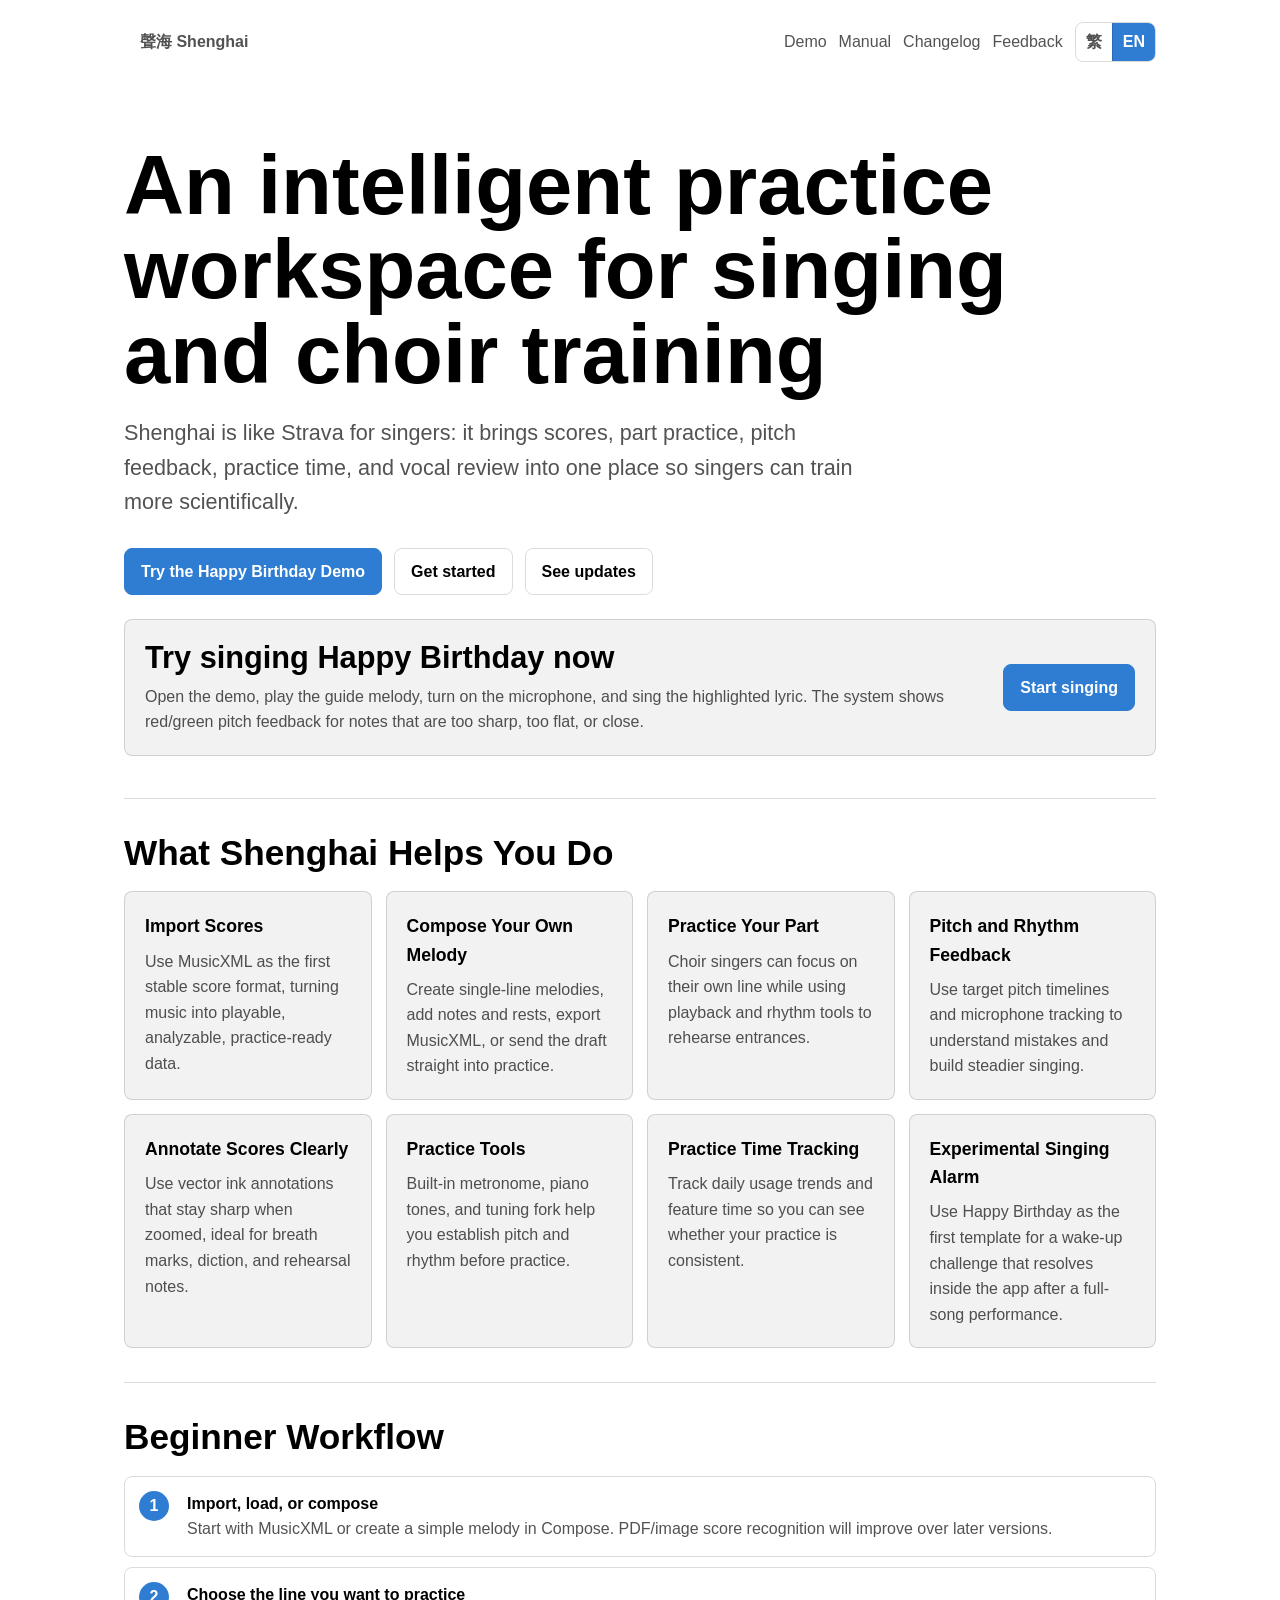
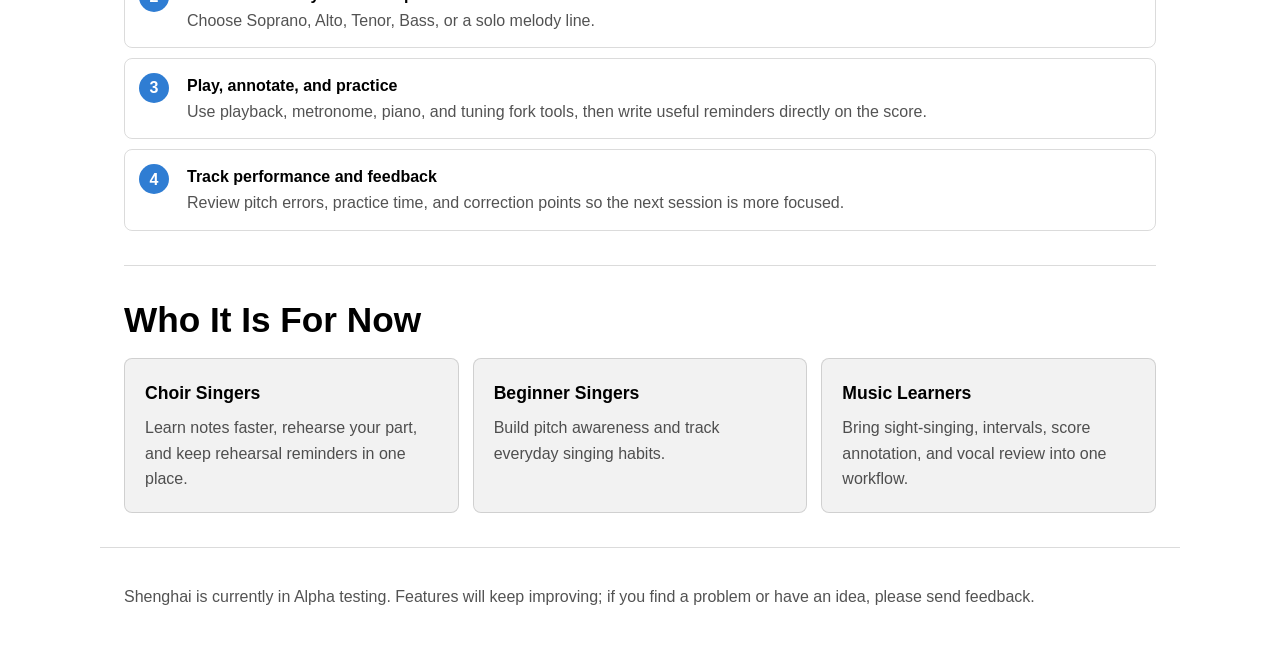
==== docs/index.html @ c748aab7 "Add experimental sing-to-dismiss alarm" ====
<!doctype html>
<html lang="zh-Hant" data-title-zh="聲海 Shenghai" data-title-en="Shenghai">
<head>
  <meta charset="utf-8">
  <meta name="viewport" content="width=device-width, initial-scale=1">
  <title>聲海 Shenghai</title>
  <meta name="description" content="聲海是為聲樂與合唱練習打造的智慧練習工具，協助歌者匯入樂譜、練聲部、追蹤音準與回顧練習。" data-zh="聲海是為聲樂與合唱練習打造的智慧練習工具，協助歌者匯入樂譜、練聲部、追蹤音準與回顧練習。" data-en="Shenghai is an intelligent singing and choir practice workspace for importing scores, rehearsing parts, tracking pitch, and reviewing progress.">
  <style>
    :root {
      color-scheme: light dark;
      font-family: -apple-system, BlinkMacSystemFont, "Segoe UI", sans-serif;
      line-height: 1.6;
      --muted: color-mix(in srgb, CanvasText 68%, transparent);
      --line: color-mix(in srgb, CanvasText 14%, transparent);
      --surface: color-mix(in srgb, CanvasText 5%, transparent);
      --accent: #2f7dd3;
    }
    * { box-sizing: border-box; }
    body {
      margin: 0;
      background: Canvas;
      color: CanvasText;
    }
    header, main, footer {
      max-width: 1080px;
      margin: 0 auto;
      padding: 0 24px;
    }
    nav {
      display: flex;
      align-items: center;
      justify-content: space-between;
      gap: 16px;
      padding: 22px 24px;
      max-width: 1080px;
      margin: 0 auto;
    }
    nav a {
      color: inherit;
      text-decoration: none;
      margin-left: 16px;
      color: var(--muted);
    }
    nav a:hover { color: CanvasText; }
    .nav-links {
      display: flex;
      flex-wrap: wrap;
      gap: 12px;
      align-items: center;
      justify-content: flex-end;
    }
    .nav-links a { margin-left: 0; }
    .brand {
      font-weight: 800;
      letter-spacing: 0;
    }
    .language-switch {
      display: inline-flex;
      border: 1px solid var(--line);
      border-radius: 8px;
      overflow: hidden;
    }
    .language-switch button {
      appearance: none;
      border: 0;
      border-left: 1px solid var(--line);
      background: transparent;
      color: var(--muted);
      min-height: 34px;
      padding: 6px 10px;
      font: inherit;
      font-weight: 800;
      cursor: pointer;
    }
    .language-switch button:first-child { border-left: 0; }
    .language-switch button.active {
      background: var(--accent);
      color: white;
    }
    .hero {
      padding: 60px 24px 42px;
    }
    h1 {
      font-size: clamp(2.4rem, 7vw, 5.2rem);
      line-height: 1.02;
      margin: 0 0 18px;
      letter-spacing: 0;
      max-width: 900px;
    }
    .lead {
      font-size: clamp(1.08rem, 2vw, 1.35rem);
      color: var(--muted);
      max-width: 760px;
      margin: 0 0 28px;
    }
    .actions {
      display: flex;
      flex-wrap: wrap;
      gap: 12px;
    }
    .button {
      display: inline-flex;
      align-items: center;
      justify-content: center;
      min-height: 44px;
      padding: 10px 16px;
      border-radius: 8px;
      border: 1px solid var(--line);
      color: inherit;
      text-decoration: none;
      font-weight: 700;
    }
    .primary {
      background: var(--accent);
      border-color: var(--accent);
      color: white;
    }
    .demo-callout {
      display: grid;
      grid-template-columns: minmax(0, 1fr) auto;
      gap: 16px;
      align-items: center;
      padding: 20px;
      border: 1px solid var(--line);
      border-radius: 8px;
      background: var(--surface);
      margin-top: 24px;
    }
    .demo-callout h2 {
      margin: 0 0 8px;
      font-size: clamp(1.35rem, 2.4vw, 2rem);
    }
    .demo-callout p { margin: 0; color: var(--muted); }
    @media (max-width: 720px) {
      .demo-callout { grid-template-columns: 1fr; }
    }
    section {
      padding: 34px 0;
      border-top: 1px solid var(--line);
    }
    h2 {
      font-size: clamp(1.6rem, 3vw, 2.2rem);
      line-height: 1.15;
      margin: 0 0 18px;
    }
    .grid {
      display: grid;
      grid-template-columns: repeat(auto-fit, minmax(240px, 1fr));
      gap: 14px;
    }
    .card {
      padding: 20px;
      border: 1px solid var(--line);
      border-radius: 8px;
      background: var(--surface);
    }
    .card h3 {
      margin: 0 0 8px;
      font-size: 1.1rem;
    }
    .card p {
      margin: 0;
      color: var(--muted);
    }
    .flow {
      display: grid;
      gap: 10px;
      counter-reset: step;
    }
    .step {
      display: grid;
      grid-template-columns: 36px 1fr;
      gap: 12px;
      align-items: start;
      padding: 14px;
      border: 1px solid var(--line);
      border-radius: 8px;
    }
    .step::before {
      counter-increment: step;
      content: counter(step);
      width: 30px;
      height: 30px;
      border-radius: 50%;
      display: grid;
      place-items: center;
      background: var(--accent);
      color: white;
      font-weight: 800;
    }
    .step strong { display: block; }
    .step span { color: var(--muted); }
    footer {
      padding: 36px 24px 48px;
      color: var(--muted);
      border-top: 1px solid var(--line);
    }
  </style>
</head>
<body>
  <nav aria-label="Main navigation">
    <a class="brand" href="index.html">聲海 Shenghai</a>
    <div class="nav-links">
      <a href="demo.html">Demo</a>
      <a href="manual.html" data-zh="使用手冊" data-en="Manual">使用手冊</a>
      <a href="changelog.html" data-zh="更新日誌" data-en="Changelog">更新日誌</a>
      <a href="https://github.com/Chein-Shawn/shenghai/issues/new" data-zh="回饋" data-en="Feedback">回饋</a>
      <span class="language-switch" aria-label="Language">
        <button type="button" data-lang-button="zh-Hant">繁</button>
        <button type="button" data-lang-button="en">EN</button>
      </span>
    </div>
  </nav>

  <header class="hero">
    <h1 data-zh="為聲樂與合唱練習打造的智慧練習工作台" data-en="An intelligent practice workspace for singing and choir training">為聲樂與合唱練習打造的智慧練習工作台</h1>
    <p class="lead" data-zh="聲海像是聲樂界的 Strava：把樂譜、聲部練習、音準回饋、練習時間與聲音狀態放在同一個地方，幫助歌者更科學地練習、追蹤進步。" data-en="Shenghai is like Strava for singers: it brings scores, part practice, pitch feedback, practice time, and vocal review into one place so singers can train more scientifically.">聲海像是聲樂界的 Strava：把樂譜、聲部練習、音準回饋、練習時間與聲音狀態放在同一個地方，幫助歌者更科學地練習、追蹤進步。</p>
    <div class="actions">
      <a class="button primary" href="demo.html" data-zh="試唱 Happy Birthday Demo" data-en="Try the Happy Birthday Demo">試唱 Happy Birthday Demo</a>
      <a class="button" href="manual.html" data-zh="開始使用" data-en="Get started">開始使用</a>
      <a class="button" href="changelog.html" data-zh="查看新功能" data-en="See updates">查看新功能</a>
    </div>
    <div class="demo-callout">
      <div>
        <h2 data-zh="現在可以直接試唱 Happy Birthday" data-en="Try singing Happy Birthday now">現在可以直接試唱 Happy Birthday</h2>
        <p data-zh="點開 Demo 後，播放示範旋律、開啟麥克風、跟著 highlighted lyric 唱；系統會用紅色/綠色顯示音準是否偏高或偏低。" data-en="Open the demo, play the guide melody, turn on the microphone, and sing the highlighted lyric. The system shows red/green pitch feedback for notes that are too sharp, too flat, or close.">點開 Demo 後，播放示範旋律、開啟麥克風、跟著 highlighted lyric 唱；系統會用紅色/綠色顯示音準是否偏高或偏低。</p>
      </div>
      <a class="button primary" href="demo.html#try" data-zh="開始試唱" data-en="Start singing">開始試唱</a>
    </div>
  </header>

  <main>
    <section>
      <h2 data-zh="聲海能幫你做什麼" data-en="What Shenghai Helps You Do">聲海能幫你做什麼</h2>
      <div class="grid">
        <article class="card">
          <h3 data-zh="匯入樂譜" data-en="Import Scores">匯入樂譜</h3>
          <p data-zh="以 MusicXML 作為第一版主要格式，把樂譜轉成可播放、可分析、可練習的資料。" data-en="Use MusicXML as the first stable score format, turning music into playable, analyzable, practice-ready data.">以 MusicXML 作為第一版主要格式，把樂譜轉成可播放、可分析、可練習的資料。</p>
        </article>
        <article class="card">
          <h3 data-zh="自己打譜" data-en="Compose Your Own Melody">自己打譜</h3>
          <p data-zh="在 App 內建立單聲部旋律，加入音符與休止符，匯出 MusicXML 或直接載入練習流程。" data-en="Create single-line melodies, add notes and rests, export MusicXML, or send the draft straight into practice.">在 App 內建立單聲部旋律，加入音符與休止符，匯出 MusicXML 或直接載入練習流程。</p>
        </article>
        <article class="card">
          <h3 data-zh="選擇聲部練習" data-en="Practice Your Part">選擇聲部練習</h3>
          <p data-zh="合唱團員可以專注自己的聲部，也能搭配播放與節拍工具練習進入點。" data-en="Choir singers can focus on their own line while using playback and rhythm tools to rehearse entrances.">合唱團員可以專注自己的聲部，也能搭配播放與節拍工具練習進入點。</p>
        </article>
        <article class="card">
          <h3 data-zh="音準與節奏回饋" data-en="Pitch and Rhythm Feedback">音準與節奏回饋</h3>
          <p data-zh="透過目標音高時間線與麥克風追蹤，逐步建立唱準、唱穩、回顧錯誤的能力。" data-en="Use target pitch timelines and microphone tracking to understand mistakes and build steadier singing.">透過目標音高時間線與麥克風追蹤，逐步建立唱準、唱穩、回顧錯誤的能力。</p>
        </article>
        <article class="card">
          <h3 data-zh="清楚標註譜面" data-en="Annotate Scores Clearly">清楚標註譜面</h3>
          <p data-zh="使用向量筆跡標註譜面，放大時仍保持清晰，適合記錄呼吸、換氣、咬字與指揮提醒。" data-en="Use vector ink annotations that stay sharp when zoomed, ideal for breath marks, diction, and rehearsal notes.">使用向量筆跡標註譜面，放大時仍保持清晰，適合記錄呼吸、換氣、咬字與指揮提醒。</p>
        </article>
        <article class="card">
          <h3 data-zh="練習工具" data-en="Practice Tools">練習工具</h3>
          <p data-zh="內建節拍器、鋼琴音、標準音，讓你在練聲部前快速建立音高與節奏中心。" data-en="Built-in metronome, piano tones, and tuning fork help you establish pitch and rhythm before practice.">內建節拍器、鋼琴音、標準音，讓你在練聲部前快速建立音高與節奏中心。</p>
        </article>
        <article class="card">
          <h3 data-zh="練習時間統計" data-en="Practice Time Tracking">練習時間統計</h3>
          <p data-zh="查看每日使用趨勢與各功能使用時間，幫助你知道自己是否穩定練習。" data-en="Track daily usage trends and feature time so you can see whether your practice is consistent.">查看每日使用趨勢與各功能使用時間，幫助你知道自己是否穩定練習。</p>
        </article>
        <article class="card">
          <h3 data-zh="實驗唱歌鬧鐘" data-en="Experimental Singing Alarm">實驗唱歌鬧鐘</h3>
          <p data-zh="用 Happy Birthday 作為第一個模板，嘗試把起床變成唱完整首歌才在 App 內解除的挑戰。" data-en="Use Happy Birthday as the first template for a wake-up challenge that resolves inside the app after a full-song performance.">用 Happy Birthday 作為第一個模板，嘗試把起床變成唱完整首歌才在 App 內解除的挑戰。</p>
        </article>
      </div>
    </section>

    <section>
      <h2 data-zh="新手使用流程" data-en="Beginner Workflow">新手使用流程</h2>
      <div class="flow">
        <div class="step">
          <div><strong data-zh="匯入、載入或自己打譜" data-en="Import, load, or compose">匯入、載入或自己打譜</strong><span data-zh="先使用 MusicXML，也可以在 Compose 建立簡單旋律；之後版本會逐步強化 PDF/圖片樂譜辨識。" data-en="Start with MusicXML or create a simple melody in Compose. PDF/image score recognition will improve over later versions.">先使用 MusicXML，也可以在 Compose 建立簡單旋律；之後版本會逐步強化 PDF/圖片樂譜辨識。</span></div>
        </div>
        <div class="step">
          <div><strong data-zh="選擇要練的聲部" data-en="Choose the line you want to practice">選擇要練的聲部</strong><span data-zh="例如 Soprano、Alto、Tenor、Bass，或你的獨唱旋律線。" data-en="Choose Soprano, Alto, Tenor, Bass, or a solo melody line.">例如 Soprano、Alto、Tenor、Bass，或你的獨唱旋律線。</span></div>
        </div>
        <div class="step">
          <div><strong data-zh="播放、標註、練習" data-en="Play, annotate, and practice">播放、標註、練習</strong><span data-zh="用播放、節拍器、鋼琴與標準音建立練習基準，再把提醒寫在譜上。" data-en="Use playback, metronome, piano, and tuning fork tools, then write useful reminders directly on the score.">用播放、節拍器、鋼琴與標準音建立練習基準，再把提醒寫在譜上。</span></div>
        </div>
        <div class="step">
          <div><strong data-zh="追蹤表現與回饋" data-en="Track performance and feedback">追蹤表現與回饋</strong><span data-zh="查看音準偏差、練習時間與待修正處，讓下一次練習更有效。" data-en="Review pitch errors, practice time, and correction points so the next session is more focused.">查看音準偏差、練習時間與待修正處，讓下一次練習更有效。</span></div>
        </div>
      </div>
    </section>

    <section>
      <h2 data-zh="目前適合誰" data-en="Who It Is For Now">目前適合誰</h2>
      <div class="grid">
        <article class="card">
          <h3 data-zh="合唱團員" data-en="Choir Singers">合唱團員</h3>
          <p data-zh="快速過譜、熟悉聲部、記錄排練提醒。" data-en="Learn notes faster, rehearse your part, and keep rehearsal reminders in one place.">快速過譜、熟悉聲部、記錄排練提醒。</p>
        </article>
        <article class="card">
          <h3 data-zh="聲樂初學者" data-en="Beginner Singers">聲樂初學者</h3>
          <p data-zh="建立音準意識，追蹤每天練習習慣。" data-en="Build pitch awareness and track everyday singing habits.">建立音準意識，追蹤每天練習習慣。</p>
        </article>
        <article class="card">
          <h3 data-zh="音樂學習者" data-en="Music Learners">音樂學習者</h3>
          <p data-zh="把視唱、音程、譜面標註與聲音回顧放在同一個工作流。" data-en="Bring sight-singing, intervals, score annotation, and vocal review into one workflow.">把視唱、音程、譜面標註與聲音回顧放在同一個工作流。</p>
        </article>
      </div>
    </section>
  </main>

  <footer data-zh="聲海目前仍在 Alpha 內測階段。功能會持續更新，若遇到問題或有想法，歡迎送出回饋。" data-en="Shenghai is currently in Alpha testing. Features will keep improving; if you find a problem or have an idea, please send feedback.">
    聲海目前仍在 Alpha 內測階段。功能會持續更新，若遇到問題或有想法，歡迎送出回饋。
  </footer>
  <script src="i18n.js"></script>
</body>
</html>
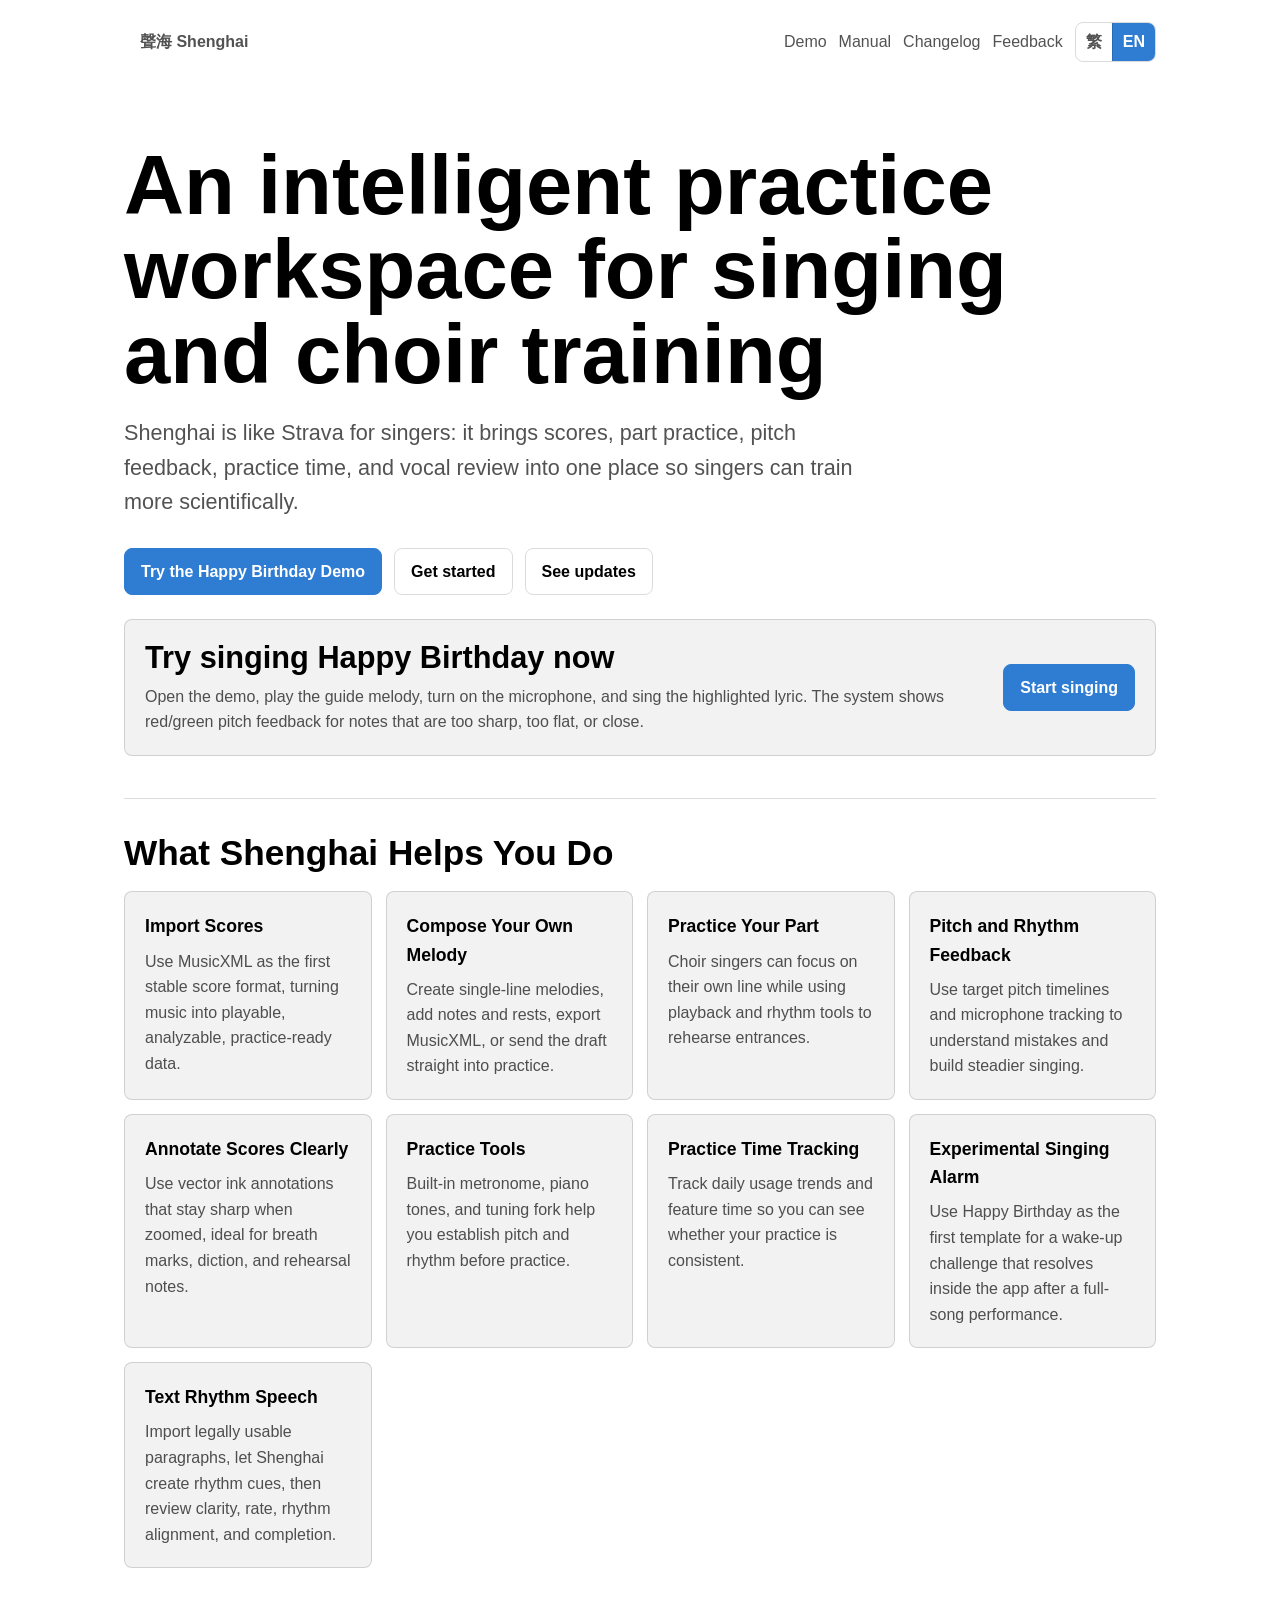
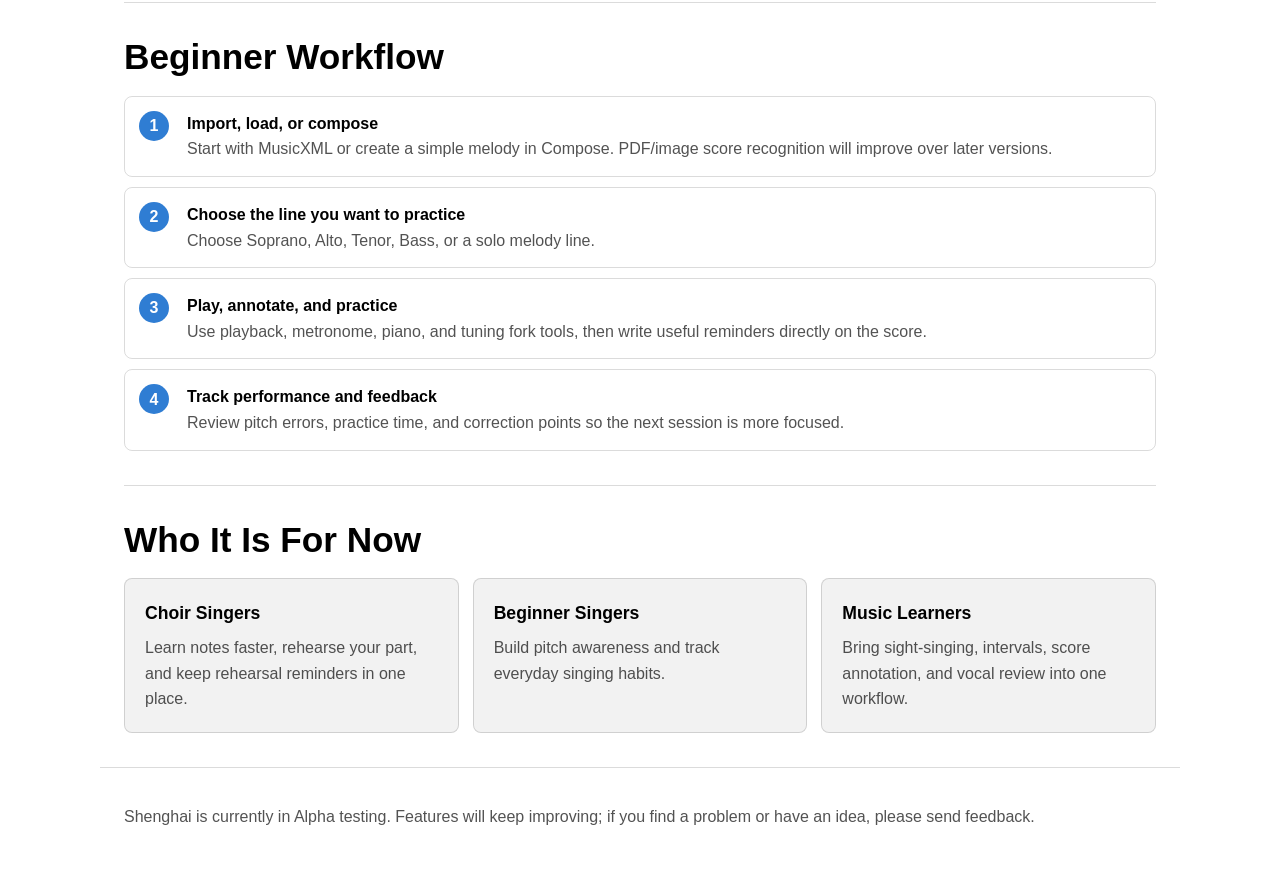
==== commit c802fe74: "Add experimental text rhythm speech lab" ====
--- a/docs/index.html
+++ b/docs/index.html
@@ -264,6 +264,10 @@
         <article class="card">
           <h3 data-zh="實驗唱歌鬧鐘" data-en="Experimental Singing Alarm">實驗唱歌鬧鐘</h3>
           <p data-zh="用 Happy Birthday 作為第一個模板，嘗試把起床變成唱完整首歌才在 App 內解除的挑戰。" data-en="Use Happy Birthday as the first template for a wake-up challenge that resolves inside the app after a full-song performance.">用 Happy Birthday 作為第一個模板，嘗試把起床變成唱完整首歌才在 App 內解除的挑戰。</p>
+        </article>
+        <article class="card">
+          <h3 data-zh="文字節奏朗讀" data-en="Text Rhythm Speech">文字節奏朗讀</h3>
+          <p data-zh="匯入合法可使用的段落，讓聲海產生節奏提示，練習後查看清晰度、語速、節奏貼合與完成度。" data-en="Import legally usable paragraphs, let Shenghai create rhythm cues, then review clarity, rate, rhythm alignment, and completion.">匯入合法可使用的段落，讓聲海產生節奏提示，練習後查看清晰度、語速、節奏貼合與完成度。</p>
         </article>
       </div>
     </section>
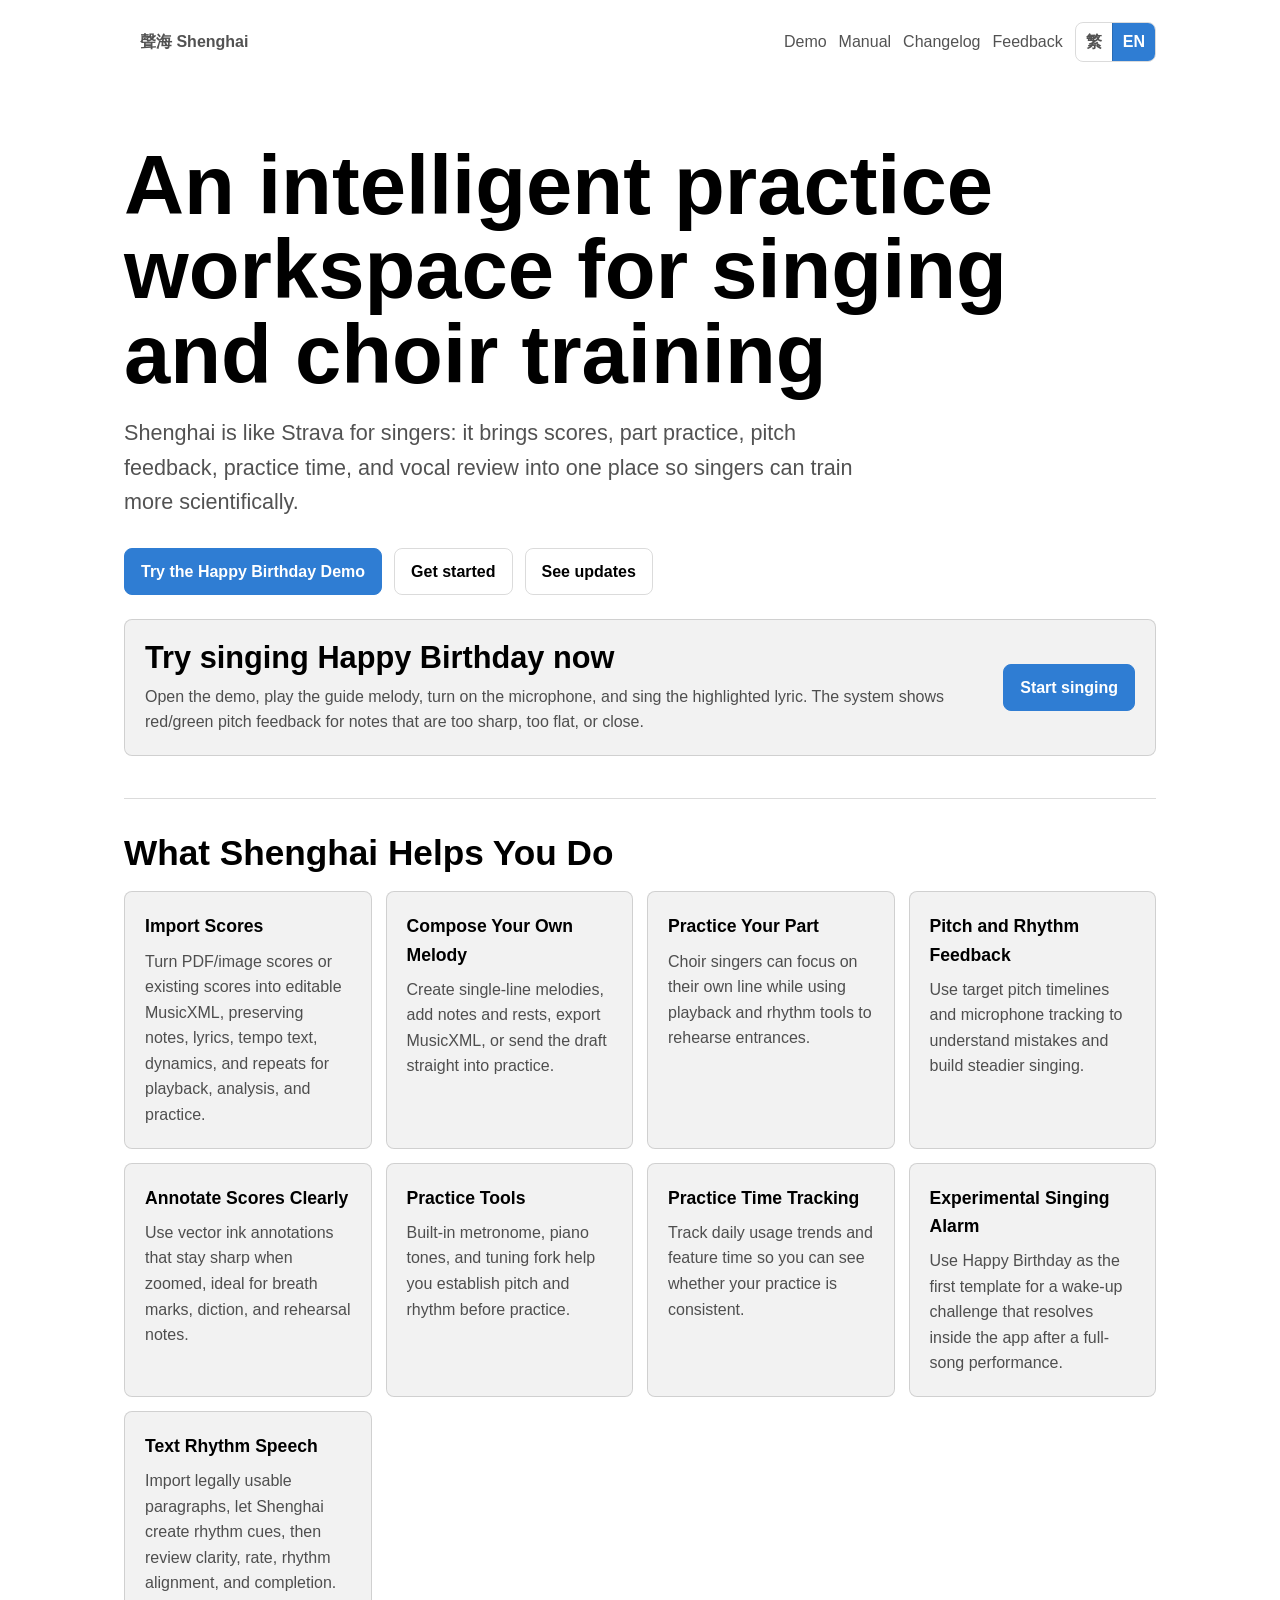
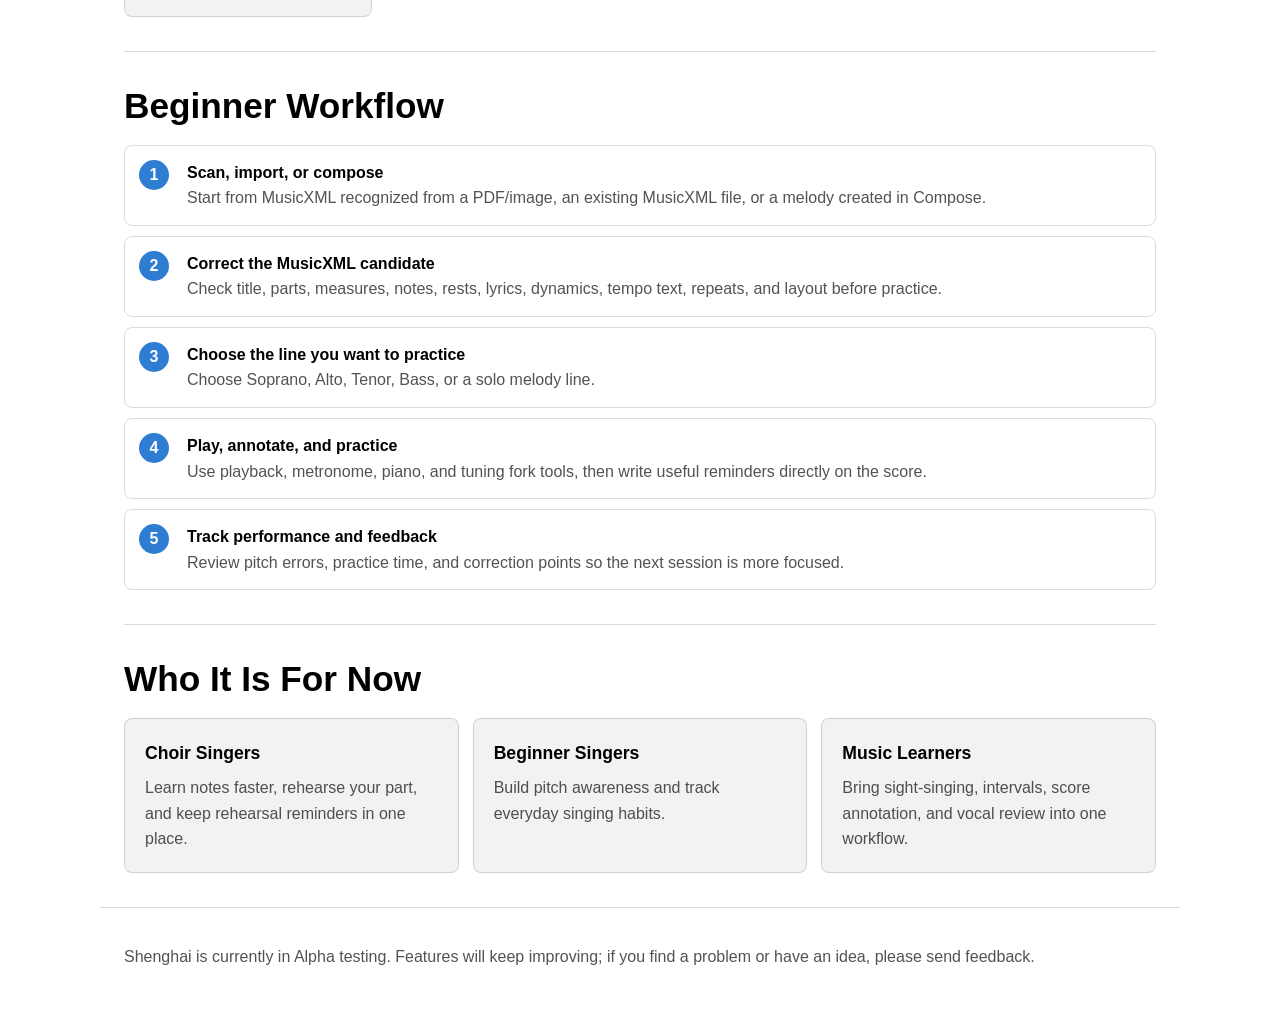
==== commit 43f730e6: "Add full-score MusicXML scan review workflow" ====
--- a/docs/index.html
+++ b/docs/index.html
@@ -235,7 +235,7 @@
       <div class="grid">
         <article class="card">
           <h3 data-zh="匯入樂譜" data-en="Import Scores">匯入樂譜</h3>
-          <p data-zh="以 MusicXML 作為第一版主要格式，把樂譜轉成可播放、可分析、可練習的資料。" data-en="Use MusicXML as the first stable score format, turning music into playable, analyzable, practice-ready data.">以 MusicXML 作為第一版主要格式，把樂譜轉成可播放、可分析、可練習的資料。</p>
+          <p data-zh="把 PDF/圖片或既有樂譜轉成可校正 MusicXML，保留音符、歌詞、速度文字、力度與反覆記號，讓樂譜變成可播放、可分析、可練習的資料。" data-en="Turn PDF/image scores or existing scores into editable MusicXML, preserving notes, lyrics, tempo text, dynamics, and repeats for playback, analysis, and practice.">把 PDF/圖片或既有樂譜轉成可校正 MusicXML，保留音符、歌詞、速度文字、力度與反覆記號，讓樂譜變成可播放、可分析、可練習的資料。</p>
         </article>
         <article class="card">
           <h3 data-zh="自己打譜" data-en="Compose Your Own Melody">自己打譜</h3>
@@ -276,7 +276,10 @@
       <h2 data-zh="新手使用流程" data-en="Beginner Workflow">新手使用流程</h2>
       <div class="flow">
         <div class="step">
-          <div><strong data-zh="匯入、載入或自己打譜" data-en="Import, load, or compose">匯入、載入或自己打譜</strong><span data-zh="先使用 MusicXML，也可以在 Compose 建立簡單旋律；之後版本會逐步強化 PDF/圖片樂譜辨識。" data-en="Start with MusicXML or create a simple melody in Compose. PDF/image score recognition will improve over later versions.">先使用 MusicXML，也可以在 Compose 建立簡單旋律；之後版本會逐步強化 PDF/圖片樂譜辨識。</span></div>
+          <div><strong data-zh="掃描、匯入或自己打譜" data-en="Scan, import, or compose">掃描、匯入或自己打譜</strong><span data-zh="從 PDF/圖片辨識出的 MusicXML、既有 MusicXML，或 Compose 建立的旋律開始。" data-en="Start from MusicXML recognized from a PDF/image, an existing MusicXML file, or a melody created in Compose.">從 PDF/圖片辨識出的 MusicXML、既有 MusicXML，或 Compose 建立的旋律開始。</span></div>
+        </div>
+        <div class="step">
+          <div><strong data-zh="校正 MusicXML 候選稿" data-en="Correct the MusicXML candidate">校正 MusicXML 候選稿</strong><span data-zh="檢查標題、聲部、小節、音符、休止符、歌詞、力度、速度文字、反覆記號與版面，再進入練習。" data-en="Check title, parts, measures, notes, rests, lyrics, dynamics, tempo text, repeats, and layout before practice.">檢查標題、聲部、小節、音符、休止符、歌詞、力度、速度文字、反覆記號與版面，再進入練習。</span></div>
         </div>
         <div class="step">
           <div><strong data-zh="選擇要練的聲部" data-en="Choose the line you want to practice">選擇要練的聲部</strong><span data-zh="例如 Soprano、Alto、Tenor、Bass，或你的獨唱旋律線。" data-en="Choose Soprano, Alto, Tenor, Bass, or a solo melody line.">例如 Soprano、Alto、Tenor、Bass，或你的獨唱旋律線。</span></div>
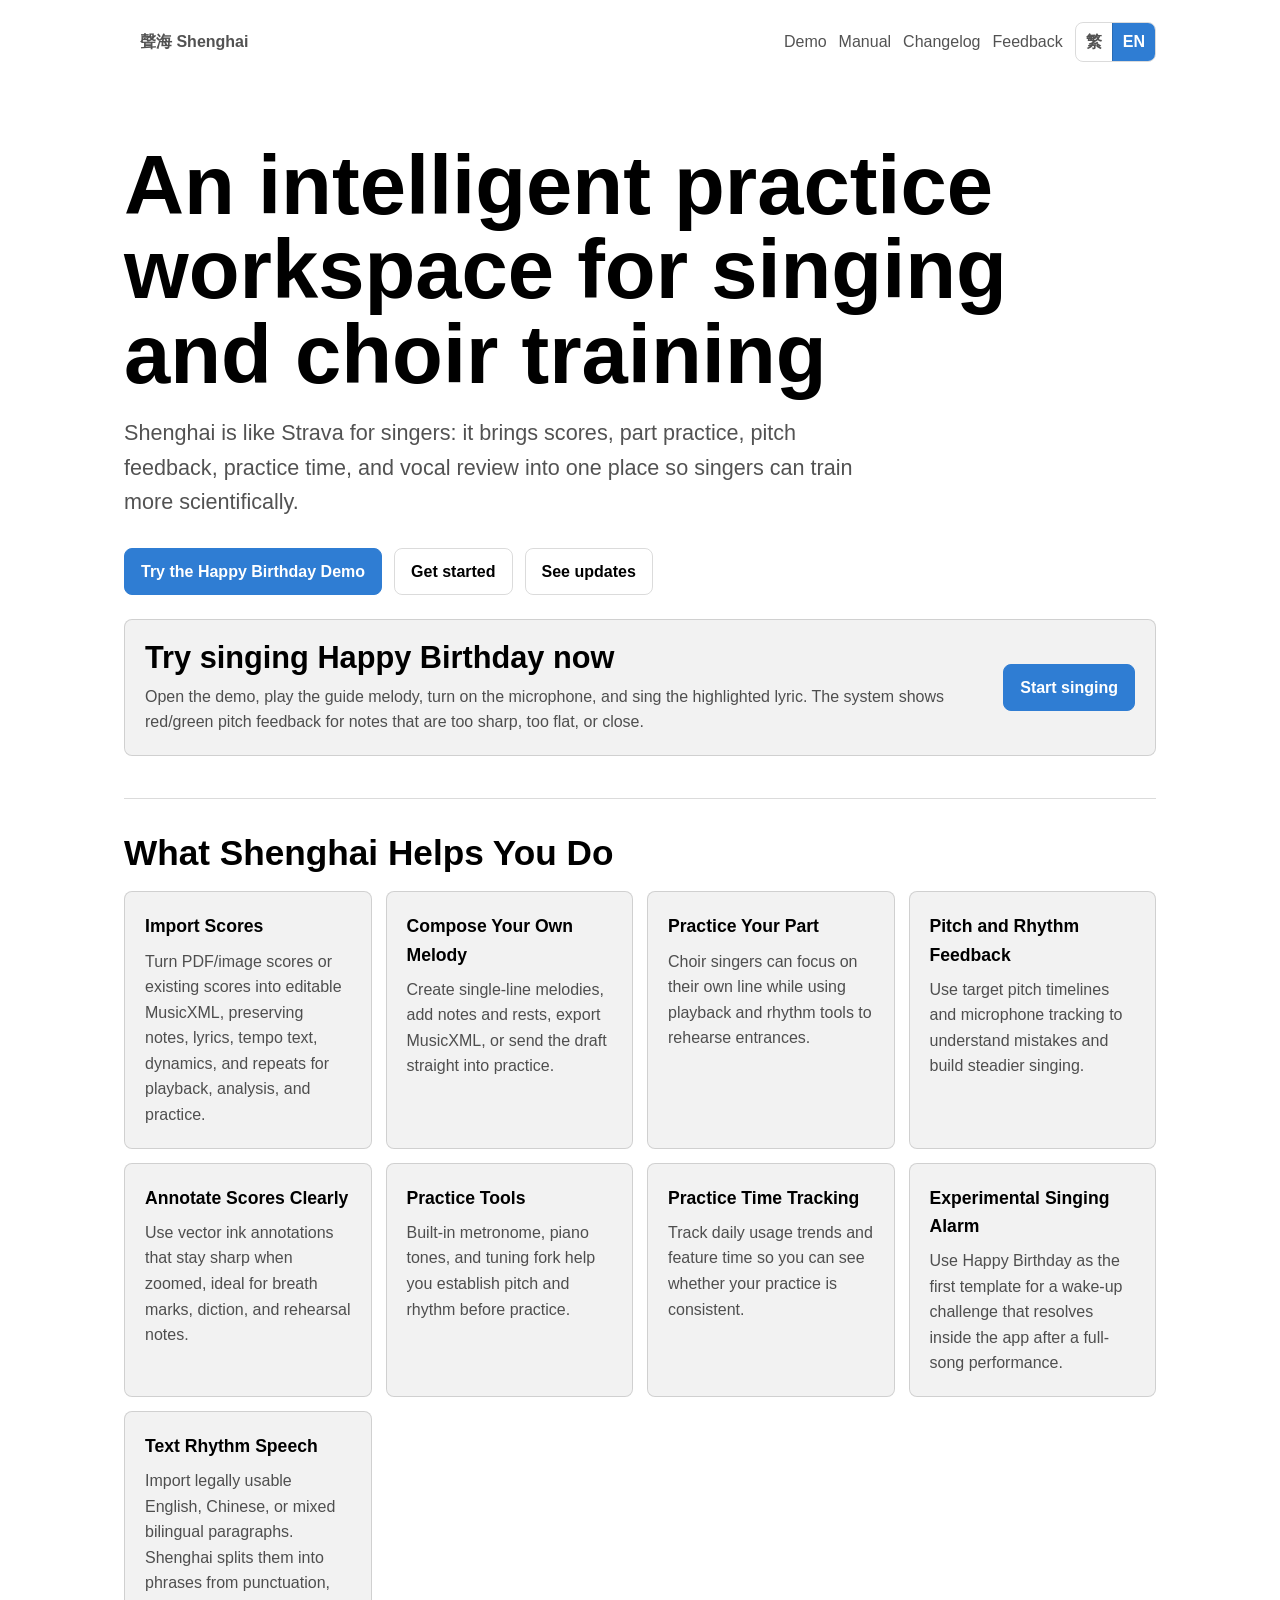
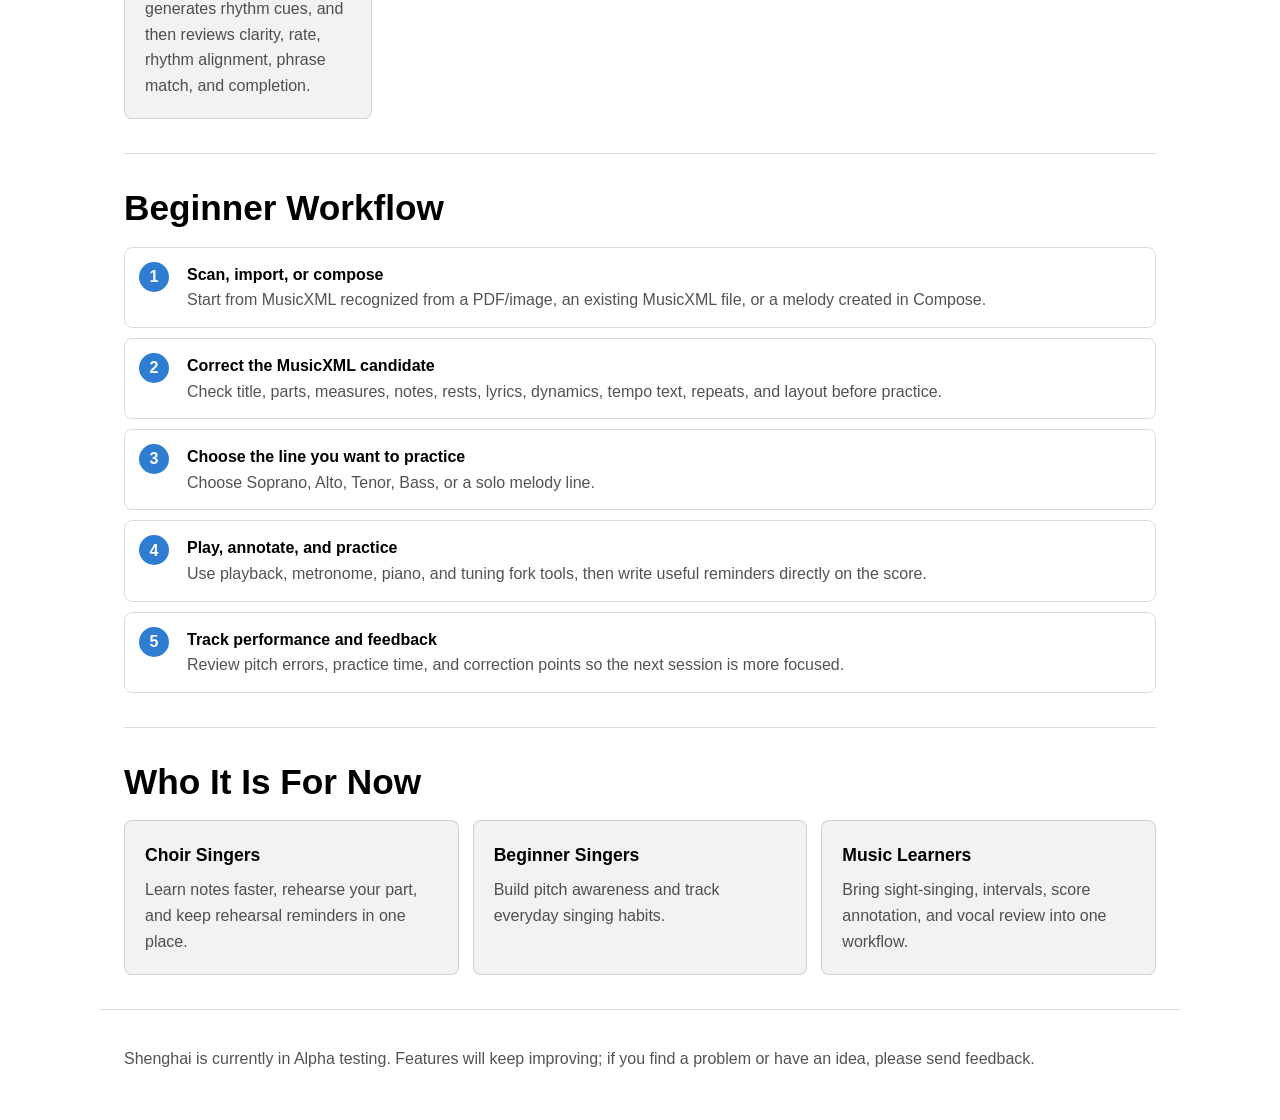
==== commit fa3a94a1: "Add bilingual phrase-based text rhythm scoring" ====
--- a/docs/index.html
+++ b/docs/index.html
@@ -267,7 +267,7 @@
         </article>
         <article class="card">
           <h3 data-zh="文字節奏朗讀" data-en="Text Rhythm Speech">文字節奏朗讀</h3>
-          <p data-zh="匯入合法可使用的段落，讓聲海產生節奏提示，練習後查看清晰度、語速、節奏貼合與完成度。" data-en="Import legally usable paragraphs, let Shenghai create rhythm cues, then review clarity, rate, rhythm alignment, and completion.">匯入合法可使用的段落，讓聲海產生節奏提示，練習後查看清晰度、語速、節奏貼合與完成度。</p>
+          <p data-zh="匯入合法可使用的英文、中文或中英混合段落，讓聲海依標點切出 phrase 並產生節奏提示，練習後查看清晰度、語速、節奏貼合、phrase match 與完成度。" data-en="Import legally usable English, Chinese, or mixed bilingual paragraphs. Shenghai splits them into phrases from punctuation, generates rhythm cues, and then reviews clarity, rate, rhythm alignment, phrase match, and completion.">匯入合法可使用的英文、中文或中英混合段落，讓聲海依標點切出 phrase 並產生節奏提示，練習後查看清晰度、語速、節奏貼合、phrase match 與完成度。</p>
         </article>
       </div>
     </section>
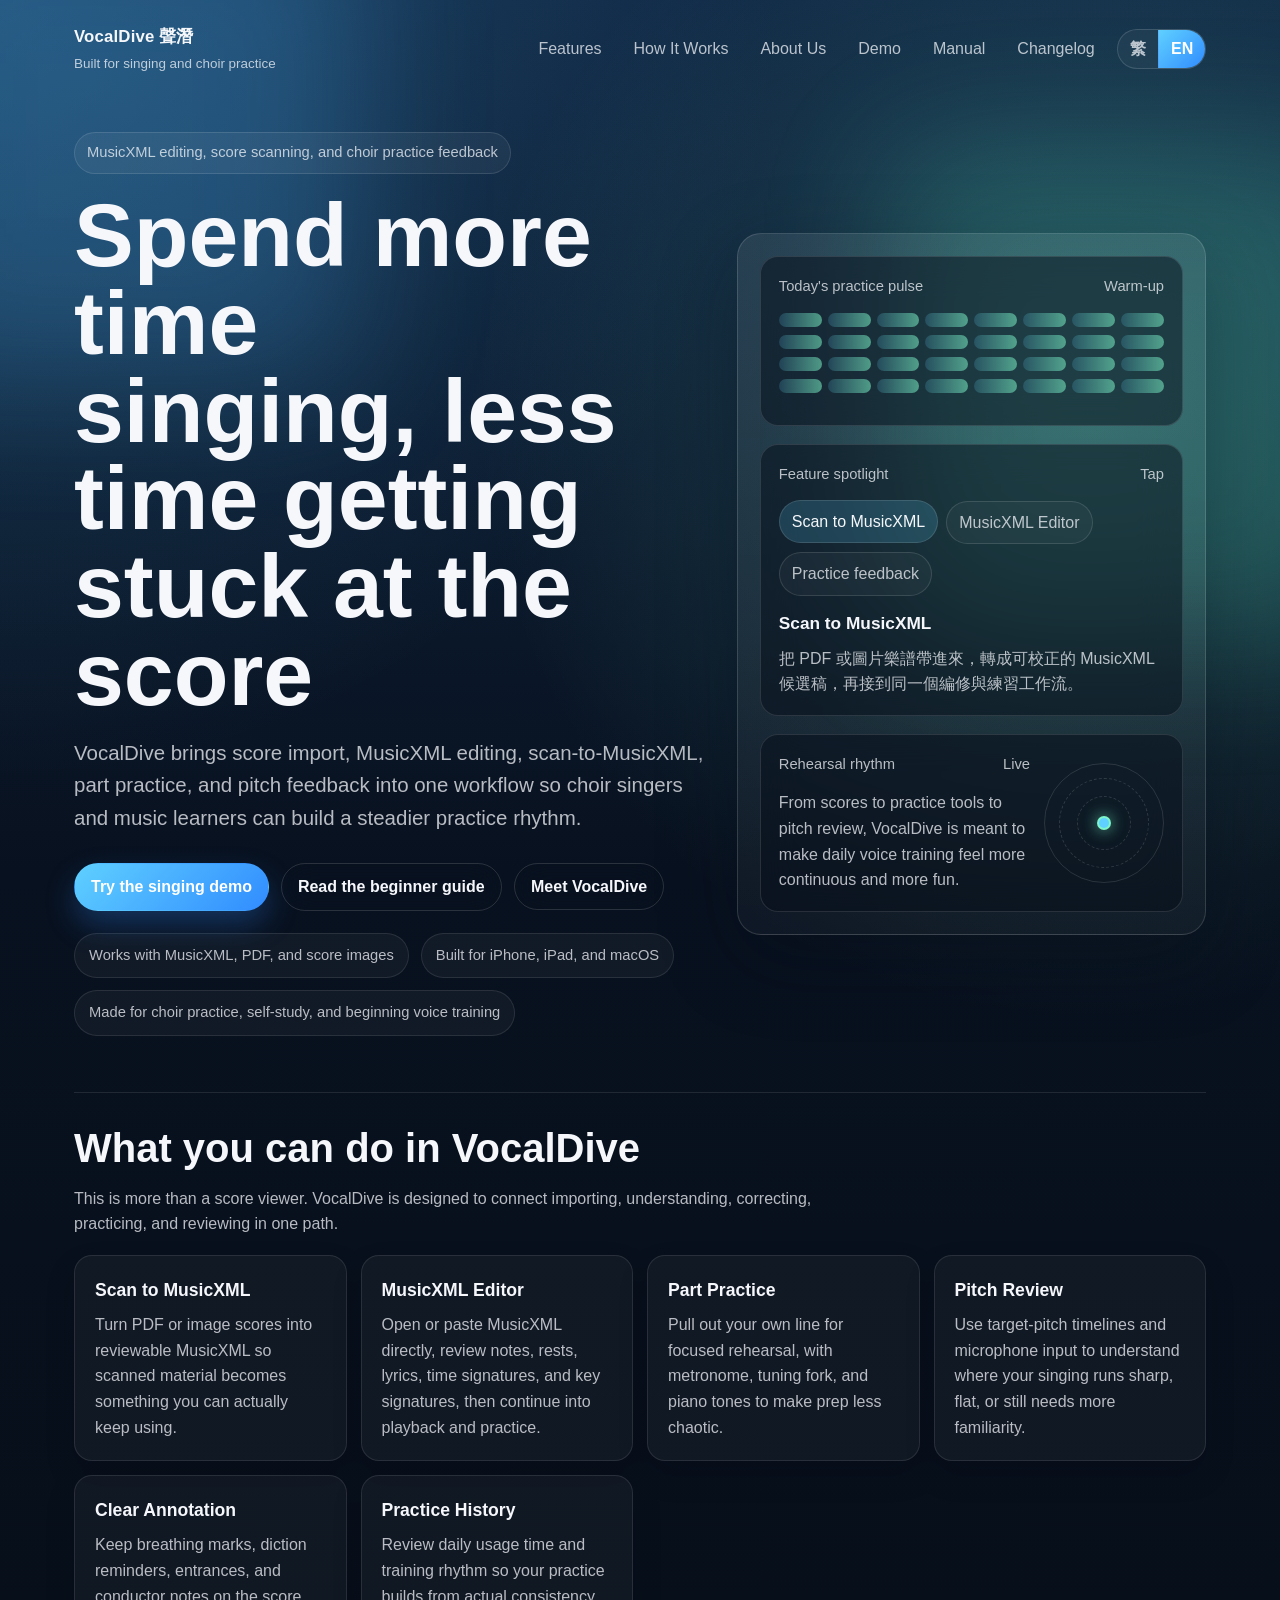
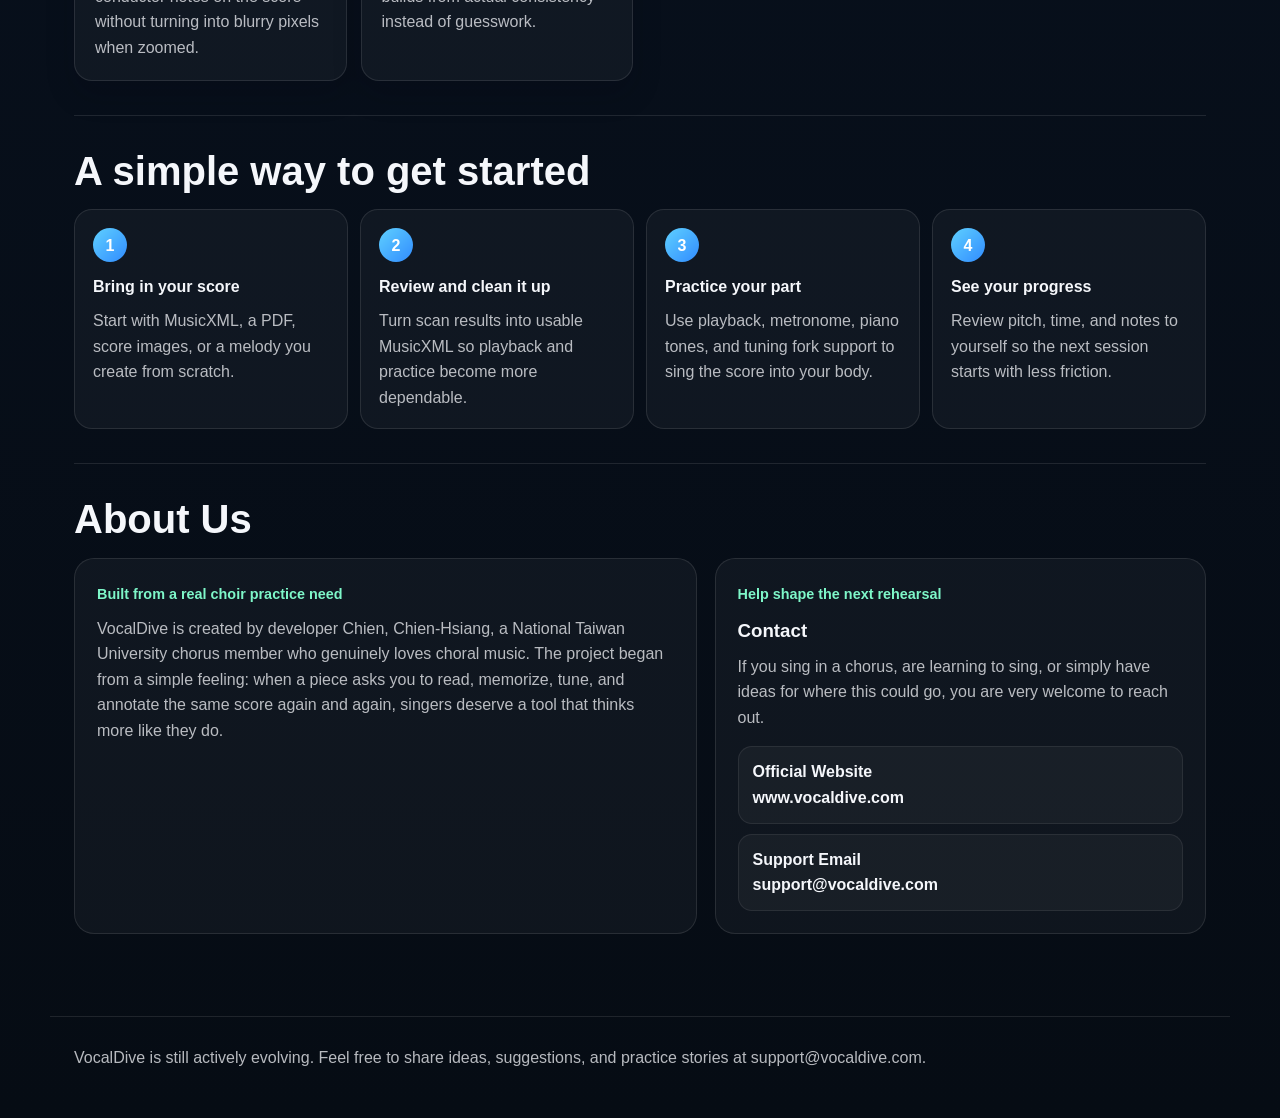
==== commit fa5878a0: "Refresh website and document mobile OMR migration" ====
--- a/docs/index.html
+++ b/docs/index.html
@@ -1,146 +1,370 @@
 <!doctype html>
-<html lang="zh-Hant" data-title-zh="聲海 Shenghai" data-title-en="Shenghai">
+<html lang="zh-Hant" data-title-zh="VocalDive 聲潛" data-title-en="VocalDive">
 <head>
   <meta charset="utf-8">
   <meta name="viewport" content="width=device-width, initial-scale=1">
-  <title>聲海 Shenghai</title>
-  <meta name="description" content="聲海是為聲樂與合唱練習打造的智慧練習工具，協助歌者匯入樂譜、練聲部、追蹤音準與回顧練習。" data-zh="聲海是為聲樂與合唱練習打造的智慧練習工具，協助歌者匯入樂譜、練聲部、追蹤音準與回顧練習。" data-en="Shenghai is an intelligent singing and choir practice workspace for importing scores, rehearsing parts, tracking pitch, and reviewing progress.">
+  <title>VocalDive 聲潛</title>
+  <meta name="description" content="VocalDive 聲潛是一個為聲樂與合唱練習打造的智慧練習空間，結合樂譜、MusicXML 編修、掃描轉譜與練習回饋。" data-zh="VocalDive 聲潛是一個為聲樂與合唱練習打造的智慧練習空間，結合樂譜、MusicXML 編修、掃描轉譜與練習回饋。" data-en="VocalDive is an interactive singing and choir practice workspace that brings together score import, MusicXML editing, scan-to-MusicXML, and practice feedback.">
   <style>
     :root {
       color-scheme: light dark;
       font-family: -apple-system, BlinkMacSystemFont, "Segoe UI", sans-serif;
       line-height: 1.6;
-      --muted: color-mix(in srgb, CanvasText 68%, transparent);
-      --line: color-mix(in srgb, CanvasText 14%, transparent);
-      --surface: color-mix(in srgb, CanvasText 5%, transparent);
-      --accent: #2f7dd3;
+      --bg-1: #08111f;
+      --bg-2: #102845;
+      --bg-3: #103a4d;
+      --card: rgba(255, 255, 255, 0.08);
+      --line: rgba(255, 255, 255, 0.14);
+      --text: #f5f7fb;
+      --muted: rgba(245, 247, 251, 0.74);
+      --accent: #5fd0ff;
+      --accent-2: #7ef7c9;
+      --shadow: 0 24px 80px rgba(5, 12, 24, 0.32);
     }
     * { box-sizing: border-box; }
+    html { scroll-behavior: smooth; }
     body {
       margin: 0;
-      background: Canvas;
-      color: CanvasText;
-    }
-    header, main, footer {
-      max-width: 1080px;
+      color: var(--text);
+      background:
+        radial-gradient(circle at top left, rgba(95, 208, 255, 0.18), transparent 26%),
+        radial-gradient(circle at 85% 15%, rgba(126, 247, 201, 0.18), transparent 24%),
+        linear-gradient(180deg, var(--bg-2), var(--bg-1) 32%, #060c14 100%);
+      overflow-x: hidden;
+    }
+    body::before,
+    body::after {
+      content: "";
+      position: fixed;
+      inset: auto;
+      width: 38vw;
+      height: 38vw;
+      pointer-events: none;
+      filter: blur(70px);
+      opacity: 0.22;
+      z-index: 0;
+      animation: drift 14s ease-in-out infinite alternate;
+    }
+    body::before {
+      top: -8vw;
+      left: -10vw;
+      background: #4db4ff;
+    }
+    body::after {
+      right: -8vw;
+      top: 12vw;
+      background: #50e0bf;
+      animation-duration: 18s;
+    }
+    @keyframes drift {
+      from { transform: translate3d(0, 0, 0) scale(1); }
+      to { transform: translate3d(4vw, 2vw, 0) scale(1.08); }
+    }
+    nav, header, main, footer {
+      position: relative;
+      z-index: 1;
+      max-width: 1180px;
       margin: 0 auto;
-      padding: 0 24px;
+      padding-left: 24px;
+      padding-right: 24px;
     }
     nav {
       display: flex;
       align-items: center;
       justify-content: space-between;
       gap: 16px;
-      padding: 22px 24px;
-      max-width: 1080px;
-      margin: 0 auto;
-    }
-    nav a {
+      padding-top: 24px;
+      padding-bottom: 24px;
+    }
+    .brand-lockup {
+      display: flex;
+      flex-direction: column;
+      gap: 2px;
+      text-decoration: none;
       color: inherit;
-      text-decoration: none;
-      margin-left: 16px;
-      color: var(--muted);
-    }
-    nav a:hover { color: CanvasText; }
+    }
+    .brand {
+      font-size: 1.05rem;
+      font-weight: 800;
+      letter-spacing: 0.01em;
+    }
+    .brand-sub {
+      font-size: 0.84rem;
+      color: var(--muted);
+    }
     .nav-links {
       display: flex;
       flex-wrap: wrap;
+      align-items: center;
       gap: 12px;
-      align-items: center;
-      justify-content: flex-end;
-    }
-    .nav-links a { margin-left: 0; }
-    .brand {
-      font-weight: 800;
-      letter-spacing: 0;
+    }
+    .nav-links a {
+      color: var(--muted);
+      text-decoration: none;
+      padding: 8px 10px;
+      border-radius: 999px;
+      transition: color 180ms ease, background 180ms ease, transform 180ms ease;
+    }
+    .nav-links a:hover {
+      color: var(--text);
+      background: rgba(255,255,255,0.06);
+      transform: translateY(-1px);
     }
     .language-switch {
       display: inline-flex;
-      border: 1px solid var(--line);
-      border-radius: 8px;
+      border: 1px solid rgba(255,255,255,0.14);
+      border-radius: 999px;
       overflow: hidden;
+      backdrop-filter: blur(16px);
+      background: rgba(255,255,255,0.04);
     }
     .language-switch button {
       appearance: none;
       border: 0;
-      border-left: 1px solid var(--line);
+      border-left: 1px solid rgba(255,255,255,0.14);
       background: transparent;
       color: var(--muted);
-      min-height: 34px;
-      padding: 6px 10px;
+      min-height: 36px;
+      padding: 6px 12px;
       font: inherit;
       font-weight: 800;
       cursor: pointer;
+      transition: background 180ms ease, color 180ms ease;
     }
     .language-switch button:first-child { border-left: 0; }
     .language-switch button.active {
-      background: var(--accent);
+      background: linear-gradient(135deg, var(--accent), #318cff);
       color: white;
     }
     .hero {
-      padding: 60px 24px 42px;
+      padding-top: 34px;
+      padding-bottom: 56px;
+      display: grid;
+      grid-template-columns: minmax(0, 1.15fr) minmax(320px, 0.85fr);
+      gap: 28px;
+      align-items: center;
+    }
+    .eyebrow {
+      display: inline-flex;
+      align-items: center;
+      gap: 8px;
+      padding: 8px 12px;
+      border-radius: 999px;
+      border: 1px solid rgba(255,255,255,0.12);
+      background: rgba(255,255,255,0.05);
+      color: var(--muted);
+      font-size: 0.92rem;
+      margin-bottom: 18px;
     }
     h1 {
-      font-size: clamp(2.4rem, 7vw, 5.2rem);
-      line-height: 1.02;
+      font-size: clamp(2.8rem, 7vw, 5.6rem);
+      line-height: 0.98;
       margin: 0 0 18px;
-      letter-spacing: 0;
-      max-width: 900px;
+      max-width: 11ch;
     }
     .lead {
-      font-size: clamp(1.08rem, 2vw, 1.35rem);
-      color: var(--muted);
-      max-width: 760px;
+      max-width: 700px;
       margin: 0 0 28px;
+      color: var(--muted);
+      font-size: clamp(1.06rem, 2vw, 1.28rem);
     }
     .actions {
       display: flex;
       flex-wrap: wrap;
       gap: 12px;
+      margin-bottom: 22px;
     }
     .button {
       display: inline-flex;
       align-items: center;
       justify-content: center;
-      min-height: 44px;
+      min-height: 46px;
       padding: 10px 16px;
-      border-radius: 8px;
-      border: 1px solid var(--line);
+      border-radius: 999px;
+      border: 1px solid rgba(255,255,255,0.14);
       color: inherit;
       text-decoration: none;
       font-weight: 700;
-    }
-    .primary {
+      transition: transform 180ms ease, border-color 180ms ease, background 180ms ease;
+      backdrop-filter: blur(16px);
+    }
+    .button:hover {
+      transform: translateY(-1px);
+      border-color: rgba(255,255,255,0.22);
+      background: rgba(255,255,255,0.04);
+    }
+    .button.primary {
+      background: linear-gradient(135deg, var(--accent), #318cff);
+      border-color: transparent;
+      color: white;
+      box-shadow: 0 14px 30px rgba(49, 140, 255, 0.28);
+    }
+    .hero-meta {
+      display: flex;
+      flex-wrap: wrap;
+      gap: 12px;
+    }
+    .meta-pill {
+      padding: 10px 14px;
+      border-radius: 999px;
+      background: rgba(255,255,255,0.04);
+      border: 1px solid rgba(255,255,255,0.1);
+      color: var(--muted);
+      font-size: 0.92rem;
+    }
+    .hero-visual {
+      position: relative;
+      min-height: 560px;
+      border-radius: 24px;
+      padding: 22px;
+      overflow: hidden;
+      background: linear-gradient(180deg, rgba(255,255,255,0.08), rgba(255,255,255,0.03));
+      border: 1px solid rgba(255,255,255,0.14);
+      box-shadow: var(--shadow);
+    }
+    .wave-panel,
+    .spotlight-panel,
+    .rehearsal-panel {
+      border-radius: 18px;
+      border: 1px solid rgba(255,255,255,0.12);
+      background: rgba(4, 13, 24, 0.5);
+      backdrop-filter: blur(18px);
+    }
+    .wave-panel {
+      padding: 18px;
+      min-height: 170px;
+    }
+    .panel-title {
+      display: flex;
+      justify-content: space-between;
+      align-items: center;
+      margin-bottom: 14px;
+      color: var(--muted);
+      font-size: 0.92rem;
+    }
+    .note-track {
+      display: grid;
+      gap: 8px;
+    }
+    .note-row {
+      display: grid;
+      grid-template-columns: repeat(8, minmax(0, 1fr));
+      gap: 6px;
+      align-items: center;
+    }
+    .note-row span {
+      height: 14px;
+      border-radius: 999px;
+      background: linear-gradient(90deg, rgba(95, 208, 255, 0.22), rgba(126, 247, 201, 0.7));
+      opacity: 0.78;
+      transform-origin: center;
+      animation: breathe 3.8s ease-in-out infinite;
+    }
+    .note-row span:nth-child(odd) { animation-duration: 4.6s; }
+    .note-row span:nth-child(3n) { animation-duration: 5.4s; }
+    @keyframes breathe {
+      0%, 100% { transform: scaleX(0.88); opacity: 0.42; }
+      50% { transform: scaleX(1); opacity: 1; }
+    }
+    .spotlight-panel {
+      margin-top: 18px;
+      padding: 18px;
+    }
+    .spotlight-buttons {
+      display: flex;
+      flex-wrap: wrap;
+      gap: 8px;
+      margin-bottom: 14px;
+    }
+    .spotlight-buttons button {
+      appearance: none;
+      border: 1px solid rgba(255,255,255,0.12);
+      border-radius: 999px;
+      background: rgba(255,255,255,0.04);
+      color: var(--muted);
+      padding: 8px 12px;
+      font: inherit;
+      cursor: pointer;
+      transition: background 180ms ease, color 180ms ease, transform 180ms ease;
+    }
+    .spotlight-buttons button.active,
+    .spotlight-buttons button:hover {
+      background: rgba(95, 208, 255, 0.18);
+      color: var(--text);
+      transform: translateY(-1px);
+    }
+    .spotlight-copy strong {
+      display: block;
+      font-size: 1.08rem;
+      margin-bottom: 8px;
+    }
+    .spotlight-copy p {
+      margin: 0;
+      color: var(--muted);
+    }
+    .rehearsal-panel {
+      margin-top: 18px;
+      padding: 18px;
+      display: grid;
+      grid-template-columns: 1fr auto;
+      gap: 14px;
+      align-items: center;
+    }
+    .rehearsal-orbit {
+      position: relative;
+      width: 120px;
+      height: 120px;
+      border-radius: 50%;
+      border: 1px solid rgba(255,255,255,0.12);
+      margin: 0 auto;
+    }
+    .rehearsal-orbit::before,
+    .rehearsal-orbit::after {
+      content: "";
+      position: absolute;
+      inset: 14px;
+      border-radius: 50%;
+      border: 1px dashed rgba(255,255,255,0.14);
+    }
+    .rehearsal-orbit::after { inset: 32px; }
+    .orbit-dot {
+      position: absolute;
+      width: 14px;
+      height: 14px;
+      border-radius: 50%;
+      background: var(--accent-2);
+      box-shadow: 0 0 16px rgba(126, 247, 201, 0.52);
+      top: 50%;
+      left: 50%;
+      margin: -7px;
+      transform-origin: 0 0;
+      animation: orbit 7s linear infinite;
+    }
+    .orbit-dot.secondary {
+      width: 10px;
+      height: 10px;
+      margin: -5px;
       background: var(--accent);
-      border-color: var(--accent);
-      color: white;
-    }
-    .demo-callout {
-      display: grid;
-      grid-template-columns: minmax(0, 1fr) auto;
-      gap: 16px;
-      align-items: center;
-      padding: 20px;
-      border: 1px solid var(--line);
-      border-radius: 8px;
-      background: var(--surface);
-      margin-top: 24px;
-    }
-    .demo-callout h2 {
-      margin: 0 0 8px;
-      font-size: clamp(1.35rem, 2.4vw, 2rem);
-    }
-    .demo-callout p { margin: 0; color: var(--muted); }
-    @media (max-width: 720px) {
-      .demo-callout { grid-template-columns: 1fr; }
-    }
+      animation-duration: 5.2s;
+      animation-direction: reverse;
+    }
+    @keyframes orbit {
+      from { transform: rotate(0deg) translateX(48px) rotate(0deg); }
+      to { transform: rotate(360deg) translateX(48px) rotate(-360deg); }
+    }
+    main { padding-bottom: 48px; }
     section {
       padding: 34px 0;
-      border-top: 1px solid var(--line);
+      border-top: 1px solid rgba(255,255,255,0.1);
     }
     h2 {
-      font-size: clamp(1.6rem, 3vw, 2.2rem);
-      line-height: 1.15;
+      font-size: clamp(1.7rem, 3.4vw, 2.5rem);
+      line-height: 1.08;
+      margin: 0 0 16px;
+    }
+    .section-lead {
+      max-width: 760px;
+      color: var(--muted);
       margin: 0 0 18px;
     }
     .grid {
@@ -150,9 +374,16 @@
     }
     .card {
       padding: 20px;
-      border: 1px solid var(--line);
-      border-radius: 8px;
-      background: var(--surface);
+      border-radius: 18px;
+      border: 1px solid rgba(255,255,255,0.1);
+      background: rgba(255,255,255,0.04);
+      box-shadow: 0 14px 30px rgba(2, 8, 18, 0.16);
+      transition: transform 180ms ease, border-color 180ms ease, background 180ms ease;
+    }
+    .card:hover {
+      transform: translateY(-4px);
+      border-color: rgba(95, 208, 255, 0.28);
+      background: rgba(255,255,255,0.06);
     }
     .card h3 {
       margin: 0 0 8px;
@@ -164,47 +395,101 @@
     }
     .flow {
       display: grid;
-      gap: 10px;
-      counter-reset: step;
+      grid-template-columns: repeat(4, minmax(0, 1fr));
+      gap: 12px;
     }
     .step {
-      display: grid;
-      grid-template-columns: 36px 1fr;
-      gap: 12px;
-      align-items: start;
-      padding: 14px;
-      border: 1px solid var(--line);
-      border-radius: 8px;
-    }
-    .step::before {
-      counter-increment: step;
-      content: counter(step);
-      width: 30px;
-      height: 30px;
+      padding: 18px;
+      border-radius: 18px;
+      border: 1px solid rgba(255,255,255,0.1);
+      background: rgba(255,255,255,0.04);
+    }
+    .step-number {
+      width: 34px;
+      height: 34px;
+      display: inline-grid;
+      place-items: center;
       border-radius: 50%;
-      display: grid;
-      place-items: center;
-      background: var(--accent);
+      background: linear-gradient(135deg, var(--accent), #318cff);
       color: white;
       font-weight: 800;
-    }
-    .step strong { display: block; }
+      margin-bottom: 12px;
+    }
+    .step strong {
+      display: block;
+      margin-bottom: 8px;
+    }
     .step span { color: var(--muted); }
+    .about-grid {
+      display: grid;
+      grid-template-columns: minmax(0, 0.95fr) minmax(280px, 0.75fr);
+      gap: 18px;
+      align-items: stretch;
+    }
+    .about-card,
+    .contact-card {
+      padding: 22px;
+      border-radius: 20px;
+      border: 1px solid rgba(255,255,255,0.1);
+      background: rgba(255,255,255,0.04);
+    }
+    .contact-card a {
+      color: var(--text);
+      text-decoration: none;
+      font-weight: 700;
+    }
+    .contact-card a:hover { text-decoration: underline; }
+    .mini-kicker {
+      color: var(--accent-2);
+      font-size: 0.9rem;
+      font-weight: 700;
+      margin-bottom: 10px;
+      display: inline-block;
+    }
+    .contact-list {
+      display: grid;
+      gap: 10px;
+      margin-top: 16px;
+    }
+    .contact-item {
+      padding: 12px 14px;
+      border-radius: 14px;
+      background: rgba(255,255,255,0.04);
+      border: 1px solid rgba(255,255,255,0.08);
+    }
     footer {
-      padding: 36px 24px 48px;
-      color: var(--muted);
-      border-top: 1px solid var(--line);
+      padding-top: 28px;
+      padding-bottom: 48px;
+      color: var(--muted);
+      border-top: 1px solid rgba(255,255,255,0.1);
+    }
+    @media (max-width: 980px) {
+      .hero, .about-grid { grid-template-columns: 1fr; }
+      .hero-visual { min-height: 0; }
+      .flow { grid-template-columns: repeat(2, minmax(0, 1fr)); }
+    }
+    @media (max-width: 720px) {
+      nav { flex-direction: column; align-items: flex-start; }
+      .nav-links { justify-content: flex-start; }
+      .flow { grid-template-columns: 1fr; }
+      .rehearsal-panel { grid-template-columns: 1fr; }
+      .hero { padding-top: 18px; }
     }
   </style>
 </head>
 <body>
   <nav aria-label="Main navigation">
-    <a class="brand" href="index.html">聲海 Shenghai</a>
+    <a class="brand-lockup" href="index.html">
+      <span class="brand">VocalDive 聲潛</span>
+      <span class="brand-sub" data-zh="為聲樂與合唱練習打造" data-en="Built for singing and choir practice">為聲樂與合唱練習打造</span>
+    </a>
     <div class="nav-links">
+      <a href="#features" data-zh="功能" data-en="Features">功能</a>
+      <a href="#workflow" data-zh="開始使用" data-en="How It Works">開始使用</a>
+      <a href="#about" data-zh="關於我們" data-en="About Us">關於我們</a>
       <a href="demo.html">Demo</a>
       <a href="manual.html" data-zh="使用手冊" data-en="Manual">使用手冊</a>
       <a href="changelog.html" data-zh="更新日誌" data-en="Changelog">更新日誌</a>
-      <a href="https://github.com/Chein-Shawn/shenghai/issues/new" data-zh="回饋" data-en="Feedback">回饋</a>
       <span class="language-switch" aria-label="Language">
         <button type="button" data-lang-button="zh-Hant">繁</button>
         <button type="button" data-lang-button="en">EN</button>
@@ -213,108 +498,220 @@
   </nav>
 
   <header class="hero">
-    <h1 data-zh="為聲樂與合唱練習打造的智慧練習工作台" data-en="An intelligent practice workspace for singing and choir training">為聲樂與合唱練習打造的智慧練習工作台</h1>
-    <p class="lead" data-zh="聲海像是聲樂界的 Strava：把樂譜、聲部練習、音準回饋、練習時間與聲音狀態放在同一個地方，幫助歌者更科學地練習、追蹤進步。" data-en="Shenghai is like Strava for singers: it brings scores, part practice, pitch feedback, practice time, and vocal review into one place so singers can train more scientifically.">聲海像是聲樂界的 Strava：把樂譜、聲部練習、音準回饋、練習時間與聲音狀態放在同一個地方，幫助歌者更科學地練習、追蹤進步。</p>
-    <div class="actions">
-      <a class="button primary" href="demo.html" data-zh="試唱 Happy Birthday Demo" data-en="Try the Happy Birthday Demo">試唱 Happy Birthday Demo</a>
-      <a class="button" href="manual.html" data-zh="開始使用" data-en="Get started">開始使用</a>
-      <a class="button" href="changelog.html" data-zh="查看新功能" data-en="See updates">查看新功能</a>
+    <div>
+      <div class="eyebrow" data-zh="MusicXML 編修、掃描轉譜與合唱練習回饋" data-en="MusicXML editing, score scanning, and choir practice feedback">MusicXML 編修、掃描轉譜與合唱練習回饋</div>
+      <h1 data-zh="讓你更快進入音樂，而不是卡在過譜" data-en="Spend more time singing, less time getting stuck at the score">讓你更快進入音樂，而不是卡在過譜</h1>
+      <p class="lead" data-zh="VocalDive 聲潛把樂譜匯入、MusicXML 編修、掃描轉譜、聲部練習與音準回饋放進同一個工作流，讓合唱團員、聲樂初學者與音樂學習者更自然地建立練習節奏。" data-en="VocalDive brings score import, MusicXML editing, scan-to-MusicXML, part practice, and pitch feedback into one workflow so choir singers and music learners can build a steadier practice rhythm.">VocalDive 聲潛把樂譜匯入、MusicXML 編修、掃描轉譜、聲部練習與音準回饋放進同一個工作流，讓合唱團員、聲樂初學者與音樂學習者更自然地建立練習節奏。</p>
+      <div class="actions">
+        <a class="button primary" href="demo.html#try" data-zh="立刻試唱 Demo" data-en="Try the singing demo">立刻試唱 Demo</a>
+        <a class="button" href="manual.html" data-zh="看新手指南" data-en="Read the beginner guide">看新手指南</a>
+        <a class="button" href="#about" data-zh="認識 VocalDive" data-en="Meet VocalDive">認識 VocalDive</a>
+      </div>
+      <div class="hero-meta">
+        <div class="meta-pill" data-zh="支援 MusicXML、PDF、圖片樂譜" data-en="Works with MusicXML, PDF, and score images">支援 MusicXML、PDF、圖片樂譜</div>
+        <div class="meta-pill" data-zh="為 iPhone、iPad、macOS 打造" data-en="Built for iPhone, iPad, and macOS">為 iPhone、iPad、macOS 打造</div>
+        <div class="meta-pill" data-zh="適合合唱、自主練習與入門聲樂" data-en="Made for choir practice, self-study, and beginning voice training">適合合唱、自主練習與入門聲樂</div>
+      </div>
     </div>
-    <div class="demo-callout">
-      <div>
-        <h2 data-zh="現在可以直接試唱 Happy Birthday" data-en="Try singing Happy Birthday now">現在可以直接試唱 Happy Birthday</h2>
-        <p data-zh="點開 Demo 後，播放示範旋律、開啟麥克風、跟著 highlighted lyric 唱；系統會用紅色/綠色顯示音準是否偏高或偏低。" data-en="Open the demo, play the guide melody, turn on the microphone, and sing the highlighted lyric. The system shows red/green pitch feedback for notes that are too sharp, too flat, or close.">點開 Demo 後，播放示範旋律、開啟麥克風、跟著 highlighted lyric 唱；系統會用紅色/綠色顯示音準是否偏高或偏低。</p>
+
+    <div class="hero-visual" aria-hidden="true">
+      <div class="wave-panel">
+        <div class="panel-title">
+          <span data-zh="今日練習感" data-en="Today's practice pulse">今日練習感</span>
+          <span data-zh="Warm-up" data-en="Warm-up">Warm-up</span>
+        </div>
+        <div class="note-track">
+          <div class="note-row"><span></span><span></span><span></span><span></span><span></span><span></span><span></span><span></span></div>
+          <div class="note-row"><span></span><span></span><span></span><span></span><span></span><span></span><span></span><span></span></div>
+          <div class="note-row"><span></span><span></span><span></span><span></span><span></span><span></span><span></span><span></span></div>
+          <div class="note-row"><span></span><span></span><span></span><span></span><span></span><span></span><span></span><span></span></div>
+        </div>
       </div>
-      <a class="button primary" href="demo.html#try" data-zh="開始試唱" data-en="Start singing">開始試唱</a>
+
+      <div class="spotlight-panel">
+        <div class="panel-title">
+          <span data-zh="功能聚光燈" data-en="Feature spotlight">功能聚光燈</span>
+          <span data-zh="Tap" data-en="Tap">Tap</span>
+        </div>
+        <div class="spotlight-buttons">
+          <button type="button" class="active" data-spotlight="scan">Scan to MusicXML</button>
+          <button type="button" data-spotlight="editor">MusicXML Editor</button>
+          <button type="button" data-spotlight="practice" data-zh="練習回饋" data-en="Practice feedback">練習回饋</button>
+        </div>
+        <div class="spotlight-copy">
+          <strong id="spotlight-title">Scan to MusicXML</strong>
+          <p id="spotlight-body" data-default-zh="把 PDF 或圖片樂譜帶進來，轉成可校正的 MusicXML 候選稿，再接到同一個編修與練習工作流。" data-default-en="Bring in a PDF or score photo, turn it into a reviewable MusicXML candidate, and continue inside the same editing and practice workflow.">Bring in a PDF or score photo, turn it into a reviewable MusicXML candidate, and continue inside the same editing and practice workflow.</p>
+        </div>
+      </div>
+
+      <div class="rehearsal-panel">
+        <div>
+          <div class="panel-title">
+            <span data-zh="排練節奏" data-en="Rehearsal rhythm">排練節奏</span>
+            <span data-zh="Live" data-en="Live">Live</span>
+          </div>
+          <p style="margin:0;color:var(--muted);" data-zh="從樂譜到練習工具，再到音準回顧，VocalDive 希望讓每天的聲音訓練更連續、更有趣。" data-en="From scores to practice tools to pitch review, VocalDive is meant to make daily voice training feel more continuous and more fun.">從樂譜到練習工具，再到音準回顧，VocalDive 希望讓每天的聲音訓練更連續、更有趣。</p>
+        </div>
+        <div class="rehearsal-orbit">
+          <span class="orbit-dot"></span>
+          <span class="orbit-dot secondary"></span>
+        </div>
+      </div>
     </div>
   </header>
 
   <main>
-    <section>
-      <h2 data-zh="聲海能幫你做什麼" data-en="What Shenghai Helps You Do">聲海能幫你做什麼</h2>
+    <section id="features">
+      <h2 data-zh="你可以在 VocalDive 做什麼" data-en="What you can do in VocalDive">你可以在 VocalDive 做什麼</h2>
+      <p class="section-lead" data-zh="這不是只有播放樂譜的工具。VocalDive 的設計重點是把匯入、理解、修正、練習、回顧串成同一條路。" data-en="This is more than a score viewer. VocalDive is designed to connect importing, understanding, correcting, practicing, and reviewing in one path.">這不是只有播放樂譜的工具。VocalDive 的設計重點是把匯入、理解、修正、練習、回顧串成同一條路。</p>
       <div class="grid">
         <article class="card">
-          <h3 data-zh="匯入樂譜" data-en="Import Scores">匯入樂譜</h3>
-          <p data-zh="把 PDF/圖片或既有樂譜轉成可校正 MusicXML，保留音符、歌詞、速度文字、力度與反覆記號，讓樂譜變成可播放、可分析、可練習的資料。" data-en="Turn PDF/image scores or existing scores into editable MusicXML, preserving notes, lyrics, tempo text, dynamics, and repeats for playback, analysis, and practice.">把 PDF/圖片或既有樂譜轉成可校正 MusicXML，保留音符、歌詞、速度文字、力度與反覆記號，讓樂譜變成可播放、可分析、可練習的資料。</p>
+          <h3 data-zh="Scan to MusicXML" data-en="Scan to MusicXML">Scan to MusicXML</h3>
+          <p data-zh="把 PDF 或圖片樂譜轉成可校對的 MusicXML，讓掃描結果不只是看過就算，而是可以真的接進後續練習。" data-en="Turn PDF or image scores into reviewable MusicXML so scanned material becomes something you can actually keep using.">把 PDF 或圖片樂譜轉成可校對的 MusicXML，讓掃描結果不只是看過就算，而是可以真的接進後續練習。</p>
         </article>
         <article class="card">
-          <h3 data-zh="自己打譜" data-en="Compose Your Own Melody">自己打譜</h3>
-          <p data-zh="在 App 內建立單聲部旋律，加入音符與休止符，匯出 MusicXML 或直接載入練習流程。" data-en="Create single-line melodies, add notes and rests, export MusicXML, or send the draft straight into practice.">在 App 內建立單聲部旋律，加入音符與休止符，匯出 MusicXML 或直接載入練習流程。</p>
+          <h3 data-zh="MusicXML Editor" data-en="MusicXML Editor">MusicXML Editor</h3>
+          <p data-zh="直接開啟或貼上 MusicXML，檢查音符、休止符、歌詞、拍號與調號，然後繼續往播放與練習走。" data-en="Open or paste MusicXML directly, review notes, rests, lyrics, time signatures, and key signatures, then continue into playback and practice.">直接開啟或貼上 MusicXML，檢查音符、休止符、歌詞、拍號與調號，然後繼續往播放與練習走。</p>
         </article>
         <article class="card">
-          <h3 data-zh="選擇聲部練習" data-en="Practice Your Part">選擇聲部練習</h3>
-          <p data-zh="合唱團員可以專注自己的聲部，也能搭配播放與節拍工具練習進入點。" data-en="Choir singers can focus on their own line while using playback and rhythm tools to rehearse entrances.">合唱團員可以專注自己的聲部，也能搭配播放與節拍工具練習進入點。</p>
+          <h3 data-zh="聲部練習" data-en="Part Practice">聲部練習</h3>
+          <p data-zh="把自己的聲部單獨拉出來練，搭配節拍器、標準音與鋼琴音，減少每次進排前的混亂感。" data-en="Pull out your own line for focused rehearsal, with metronome, tuning fork, and piano tones to make prep less chaotic.">把自己的聲部單獨拉出來練，搭配節拍器、標準音與鋼琴音，減少每次進排前的混亂感。</p>
         </article>
         <article class="card">
-          <h3 data-zh="音準與節奏回饋" data-en="Pitch and Rhythm Feedback">音準與節奏回饋</h3>
-          <p data-zh="透過目標音高時間線與麥克風追蹤，逐步建立唱準、唱穩、回顧錯誤的能力。" data-en="Use target pitch timelines and microphone tracking to understand mistakes and build steadier singing.">透過目標音高時間線與麥克風追蹤，逐步建立唱準、唱穩、回顧錯誤的能力。</p>
+          <h3 data-zh="音準回顧" data-en="Pitch Review">音準回顧</h3>
+          <p data-zh="透過目標音高時間線與麥克風輸入，幫助你知道自己在哪些地方偏高、偏低，或需要再熟悉。" data-en="Use target-pitch timelines and microphone input to understand where your singing runs sharp, flat, or still needs more familiarity.">透過目標音高時間線與麥克風輸入，幫助你知道自己在哪些地方偏高、偏低，或需要再熟悉。</p>
         </article>
         <article class="card">
-          <h3 data-zh="清楚標註譜面" data-en="Annotate Scores Clearly">清楚標註譜面</h3>
-          <p data-zh="使用向量筆跡標註譜面，放大時仍保持清晰，適合記錄呼吸、換氣、咬字與指揮提醒。" data-en="Use vector ink annotations that stay sharp when zoomed, ideal for breath marks, diction, and rehearsal notes.">使用向量筆跡標註譜面，放大時仍保持清晰，適合記錄呼吸、換氣、咬字與指揮提醒。</p>
+          <h3 data-zh="清晰標註" data-en="Clear Annotation">清晰標註</h3>
+          <p data-zh="把換氣、咬字、進入點與指揮提醒留在譜上，而且放大時仍保持清楚。" data-en="Keep breathing marks, diction reminders, entrances, and conductor notes on the score without turning into blurry pixels when zoomed.">把換氣、咬字、進入點與指揮提醒留在譜上，而且放大時仍保持清楚。</p>
         </article>
         <article class="card">
-          <h3 data-zh="練習工具" data-en="Practice Tools">練習工具</h3>
-          <p data-zh="內建節拍器、鋼琴音、標準音，讓你在練聲部前快速建立音高與節奏中心。" data-en="Built-in metronome, piano tones, and tuning fork help you establish pitch and rhythm before practice.">內建節拍器、鋼琴音、標準音，讓你在練聲部前快速建立音高與節奏中心。</p>
-        </article>
-        <article class="card">
-          <h3 data-zh="練習時間統計" data-en="Practice Time Tracking">練習時間統計</h3>
-          <p data-zh="查看每日使用趨勢與各功能使用時間，幫助你知道自己是否穩定練習。" data-en="Track daily usage trends and feature time so you can see whether your practice is consistent.">查看每日使用趨勢與各功能使用時間，幫助你知道自己是否穩定練習。</p>
-        </article>
-        <article class="card">
-          <h3 data-zh="實驗唱歌鬧鐘" data-en="Experimental Singing Alarm">實驗唱歌鬧鐘</h3>
-          <p data-zh="用 Happy Birthday 作為第一個模板，嘗試把起床變成唱完整首歌才在 App 內解除的挑戰。" data-en="Use Happy Birthday as the first template for a wake-up challenge that resolves inside the app after a full-song performance.">用 Happy Birthday 作為第一個模板，嘗試把起床變成唱完整首歌才在 App 內解除的挑戰。</p>
-        </article>
-        <article class="card">
-          <h3 data-zh="文字節奏朗讀" data-en="Text Rhythm Speech">文字節奏朗讀</h3>
-          <p data-zh="匯入合法可使用的英文、中文或中英混合段落，讓聲海依標點切出 phrase 並產生節奏提示，練習後查看清晰度、語速、節奏貼合、phrase match 與完成度。" data-en="Import legally usable English, Chinese, or mixed bilingual paragraphs. Shenghai splits them into phrases from punctuation, generates rhythm cues, and then reviews clarity, rate, rhythm alignment, phrase match, and completion.">匯入合法可使用的英文、中文或中英混合段落，讓聲海依標點切出 phrase 並產生節奏提示，練習後查看清晰度、語速、節奏貼合、phrase match 與完成度。</p>
+          <h3 data-zh="練習記錄" data-en="Practice History">練習記錄</h3>
+          <p data-zh="查看每天的使用時間與訓練節奏，讓練習不只靠感覺，而是真的有累積。" data-en="Review daily usage time and training rhythm so your practice builds from actual consistency instead of guesswork.">查看每天的使用時間與訓練節奏，讓練習不只靠感覺，而是真的有累積。</p>
         </article>
       </div>
     </section>
 
-    <section>
-      <h2 data-zh="新手使用流程" data-en="Beginner Workflow">新手使用流程</h2>
+    <section id="workflow">
+      <h2 data-zh="開始使用很簡單" data-en="A simple way to get started">開始使用很簡單</h2>
       <div class="flow">
         <div class="step">
-          <div><strong data-zh="掃描、匯入或自己打譜" data-en="Scan, import, or compose">掃描、匯入或自己打譜</strong><span data-zh="從 PDF/圖片辨識出的 MusicXML、既有 MusicXML，或 Compose 建立的旋律開始。" data-en="Start from MusicXML recognized from a PDF/image, an existing MusicXML file, or a melody created in Compose.">從 PDF/圖片辨識出的 MusicXML、既有 MusicXML，或 Compose 建立的旋律開始。</span></div>
+          <div class="step-number">1</div>
+          <strong data-zh="帶入你的樂譜" data-en="Bring in your score">帶入你的樂譜</strong>
+          <span data-zh="從 MusicXML、PDF、圖片樂譜，或自己建立旋律開始。" data-en="Start with MusicXML, a PDF, score images, or a melody you create from scratch.">從 MusicXML、PDF、圖片樂譜，或自己建立旋律開始。</span>
         </div>
         <div class="step">
-          <div><strong data-zh="校正 MusicXML 候選稿" data-en="Correct the MusicXML candidate">校正 MusicXML 候選稿</strong><span data-zh="檢查標題、聲部、小節、音符、休止符、歌詞、力度、速度文字、反覆記號與版面，再進入練習。" data-en="Check title, parts, measures, notes, rests, lyrics, dynamics, tempo text, repeats, and layout before practice.">檢查標題、聲部、小節、音符、休止符、歌詞、力度、速度文字、反覆記號與版面，再進入練習。</span></div>
+          <div class="step-number">2</div>
+          <strong data-zh="校對與整理" data-en="Review and clean it up">校對與整理</strong>
+          <span data-zh="把掃描結果修正成可用的 MusicXML，讓後面的播放與練習更可靠。" data-en="Turn scan results into usable MusicXML so playback and practice become more dependable.">把掃描結果修正成可用的 MusicXML，讓後面的播放與練習更可靠。</span>
         </div>
         <div class="step">
-          <div><strong data-zh="選擇要練的聲部" data-en="Choose the line you want to practice">選擇要練的聲部</strong><span data-zh="例如 Soprano、Alto、Tenor、Bass，或你的獨唱旋律線。" data-en="Choose Soprano, Alto, Tenor, Bass, or a solo melody line.">例如 Soprano、Alto、Tenor、Bass，或你的獨唱旋律線。</span></div>
+          <div class="step-number">3</div>
+          <strong data-zh="開始練聲部" data-en="Practice your part">開始練聲部</strong>
+          <span data-zh="搭配播放、節拍器、鋼琴音與標準音，把譜面真正唱進身體裡。" data-en="Use playback, metronome, piano tones, and tuning fork support to sing the score into your body.">搭配播放、節拍器、鋼琴音與標準音，把譜面真正唱進身體裡。</span>
         </div>
         <div class="step">
-          <div><strong data-zh="播放、標註、練習" data-en="Play, annotate, and practice">播放、標註、練習</strong><span data-zh="用播放、節拍器、鋼琴與標準音建立練習基準，再把提醒寫在譜上。" data-en="Use playback, metronome, piano, and tuning fork tools, then write useful reminders directly on the score.">用播放、節拍器、鋼琴與標準音建立練習基準，再把提醒寫在譜上。</span></div>
-        </div>
-        <div class="step">
-          <div><strong data-zh="追蹤表現與回饋" data-en="Track performance and feedback">追蹤表現與回饋</strong><span data-zh="查看音準偏差、練習時間與待修正處，讓下一次練習更有效。" data-en="Review pitch errors, practice time, and correction points so the next session is more focused.">查看音準偏差、練習時間與待修正處，讓下一次練習更有效。</span></div>
+          <div class="step-number">4</div>
+          <strong data-zh="看見你的進步" data-en="See your progress">看見你的進步</strong>
+          <span data-zh="回頭看音準、時間與重點提醒，讓下一次練習更輕鬆進入狀態。" data-en="Review pitch, time, and notes to yourself so the next session starts with less friction.">回頭看音準、時間與重點提醒，讓下一次練習更輕鬆進入狀態。</span>
         </div>
       </div>
     </section>
 
-    <section>
-      <h2 data-zh="目前適合誰" data-en="Who It Is For Now">目前適合誰</h2>
-      <div class="grid">
-        <article class="card">
-          <h3 data-zh="合唱團員" data-en="Choir Singers">合唱團員</h3>
-          <p data-zh="快速過譜、熟悉聲部、記錄排練提醒。" data-en="Learn notes faster, rehearse your part, and keep rehearsal reminders in one place.">快速過譜、熟悉聲部、記錄排練提醒。</p>
-        </article>
-        <article class="card">
-          <h3 data-zh="聲樂初學者" data-en="Beginner Singers">聲樂初學者</h3>
-          <p data-zh="建立音準意識，追蹤每天練習習慣。" data-en="Build pitch awareness and track everyday singing habits.">建立音準意識，追蹤每天練習習慣。</p>
-        </article>
-        <article class="card">
-          <h3 data-zh="音樂學習者" data-en="Music Learners">音樂學習者</h3>
-          <p data-zh="把視唱、音程、譜面標註與聲音回顧放在同一個工作流。" data-en="Bring sight-singing, intervals, score annotation, and vocal review into one workflow.">把視唱、音程、譜面標註與聲音回顧放在同一個工作流。</p>
-        </article>
+    <section id="about">
+      <h2 data-zh="About Us" data-en="About Us">About Us</h2>
+      <div class="about-grid">
+        <div class="about-card">
+          <span class="mini-kicker" data-zh="由合唱練習的真實需求出發" data-en="Built from a real choir practice need">由合唱練習的真實需求出發</span>
+          <p class="section-lead" style="margin-bottom:0;max-width:none;" data-zh="VocalDive 由開發者 Chien, Chien-Hsiang 發起。他是台灣大學合唱團團員，也是一位真心熱愛合唱音樂的人。這個產品的起點很直接：當一首曲子需要反覆過譜、背譜、找音準、記排練提醒時，應該有一個更貼近歌者思路的工具。" data-en="VocalDive is created by developer Chien, Chien-Hsiang, a National Taiwan University chorus member who genuinely loves choral music. The project began from a simple feeling: when a piece asks you to read, memorize, tune, and annotate the same score again and again, singers deserve a tool that thinks more like they do.">VocalDive 由開發者 Chien, Chien-Hsiang 發起。他是台灣大學合唱團團員，也是一位真心熱愛合唱音樂的人。這個產品的起點很直接：當一首曲子需要反覆過譜、背譜、找音準、記排練提醒時，應該有一個更貼近歌者思路的工具。</p>
+        </div>
+        <aside class="contact-card">
+          <span class="mini-kicker" data-zh="一起把它做得更好" data-en="Help shape the next rehearsal">一起把它做得更好</span>
+          <h3 style="margin:0 0 8px;" data-zh="聯絡方式" data-en="Contact">聯絡方式</h3>
+          <p style="margin:0;color:var(--muted);" data-zh="如果你正在合唱、學唱歌，或只是對這個方向有想法，都很歡迎寫信來。" data-en="If you sing in a chorus, are learning to sing, or simply have ideas for where this could go, you are very welcome to reach out.">如果你正在合唱、學唱歌，或只是對這個方向有想法，都很歡迎寫信來。</p>
+          <div class="contact-list">
+            <div class="contact-item">
+              <strong data-zh="官方網站" data-en="Official Website">官方網站</strong><br>
+              <a href="https://www.vocaldive.com">www.vocaldive.com</a>
+            </div>
+            <div class="contact-item">
+              <strong data-zh="支援信箱" data-en="Support Email">支援信箱</strong><br>
+              <a href="mailto:support@vocaldive.com">support@vocaldive.com</a>
+            </div>
+          </div>
+        </aside>
       </div>
     </section>
   </main>
 
-  <footer data-zh="聲海目前仍在 Alpha 內測階段。功能會持續更新，若遇到問題或有想法，歡迎送出回饋。" data-en="Shenghai is currently in Alpha testing. Features will keep improving; if you find a problem or have an idea, please send feedback.">
-    聲海目前仍在 Alpha 內測階段。功能會持續更新，若遇到問題或有想法，歡迎送出回饋。
+  <footer data-zh="VocalDive 聲潛目前仍在持續開發中。歡迎透過 support@vocaldive.com 分享想法、建議與使用心得。" data-en="VocalDive is still actively evolving. Feel free to share ideas, suggestions, and practice stories at support@vocaldive.com.">
+    VocalDive 聲潛目前仍在持續開發中。歡迎透過 support@vocaldive.com 分享想法、建議與使用心得。
   </footer>
+
   <script src="i18n.js"></script>
+  <script>
+    (() => {
+      const spotlightCopy = {
+        scan: {
+          zh: {
+            title: "Scan to MusicXML",
+            body: "把 PDF 或圖片樂譜帶進來，轉成可校正的 MusicXML 候選稿，再接到同一個編修與練習工作流。"
+          },
+          en: {
+            title: "Scan to MusicXML",
+            body: "Bring in a PDF or score photo, turn it into a reviewable MusicXML candidate, and continue inside the same editing and practice workflow."
+          }
+        },
+        editor: {
+          zh: {
+            title: "MusicXML Editor",
+            body: "直接開啟 MusicXML，修正音符、歌詞、拍號與調號，讓掃描結果或既有樂譜真正變成可用資料。"
+          },
+          en: {
+            title: "MusicXML Editor",
+            body: "Open MusicXML directly, refine notes, lyrics, time signatures, and key signatures, and turn raw score data into something truly usable."
+          }
+        },
+        practice: {
+          zh: {
+            title: "練習回饋",
+            body: "把聲部練習、節拍器、鋼琴音與音準回顧收進一個畫面裡，讓你更快知道下一次該練哪裡。"
+          },
+          en: {
+            title: "Practice Feedback",
+            body: "Keep part practice, metronome support, piano tones, and pitch review in one place so you know faster what to work on next."
+          }
+        }
+      };
+
+      const titleNode = document.getElementById('spotlight-title');
+      const bodyNode = document.getElementById('spotlight-body');
+      const buttons = Array.from(document.querySelectorAll('[data-spotlight]'));
+
+      function currentLanguage() {
+        return document.documentElement.lang && document.documentElement.lang.toLowerCase().startsWith('zh') ? 'zh' : 'en';
+      }
+
+      function setSpotlight(key) {
+        const language = currentLanguage();
+        const copy = spotlightCopy[key]?.[language];
+        if (!copy) return;
+        titleNode.textContent = copy.title;
+        bodyNode.textContent = copy.body;
+        buttons.forEach(button => button.classList.toggle('active', button.dataset.spotlight === key));
+      }
+
+      buttons.forEach(button => {
+        button.addEventListener('click', () => setSpotlight(button.dataset.spotlight));
+      });
+
+      window.addEventListener('vocaldive:languagechange', () => {
+        const active = document.querySelector('[data-spotlight].active')?.dataset.spotlight || 'scan';
+        setSpotlight(active);
+      });
+
+      setSpotlight('scan');
+    })();
+  </script>
 </body>
 </html>
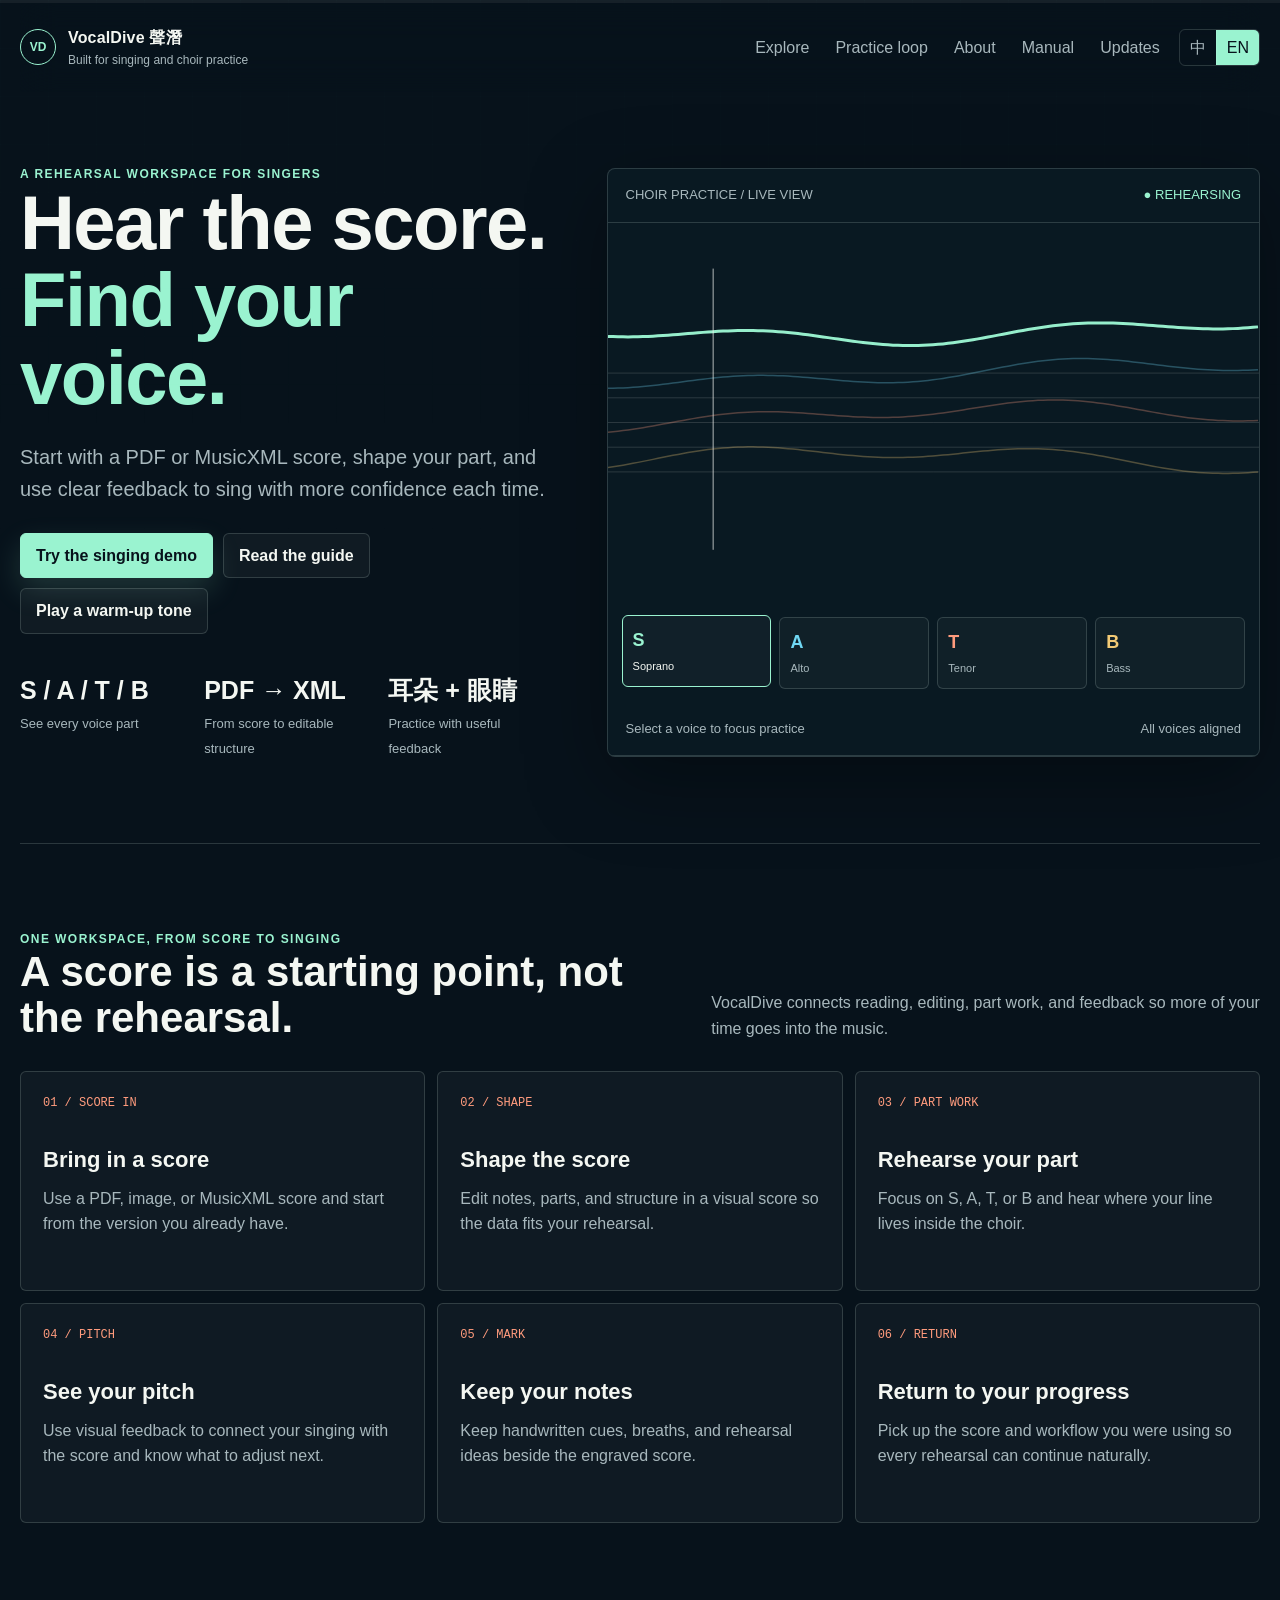
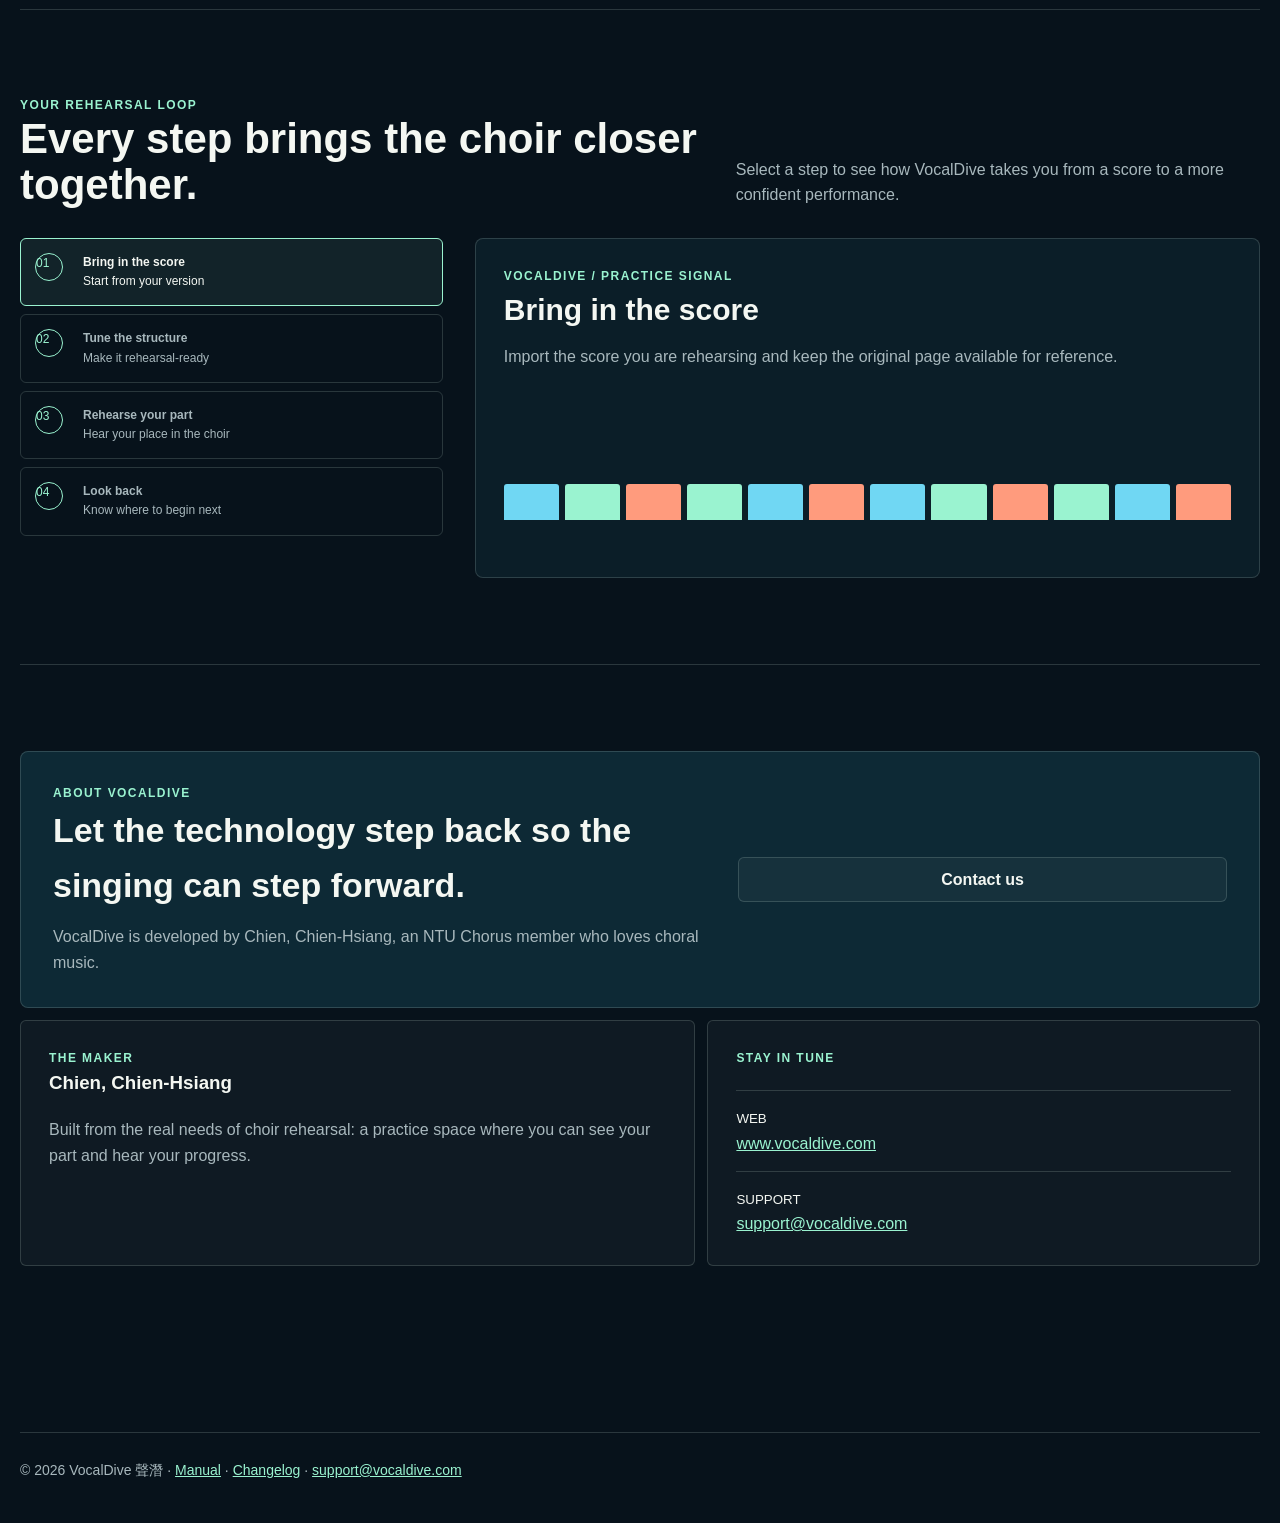
==== commit e7ef1656: "Refresh VocalDive public website" ====
--- a/docs/index.html
+++ b/docs/index.html
@@ -3,715 +3,103 @@
 <head>
   <meta charset="utf-8">
   <meta name="viewport" content="width=device-width, initial-scale=1">
+  <meta name="description" data-zh="VocalDive 聲潛：把樂譜、聲部與練習回饋放進同一個合唱訓練工作區。" data-en="VocalDive: one rehearsal workspace for scores, voice parts, and useful singing feedback." content="">
+  <meta name="theme-color" content="#07121b">
   <title>VocalDive 聲潛</title>
-  <meta name="description" content="VocalDive 聲潛是一個為聲樂與合唱練習打造的智慧練習空間，結合樂譜、MusicXML 編修、掃描轉譜與練習回饋。" data-zh="VocalDive 聲潛是一個為聲樂與合唱練習打造的智慧練習空間，結合樂譜、MusicXML 編修、掃描轉譜與練習回饋。" data-en="VocalDive is an interactive singing and choir practice workspace that brings together score import, MusicXML editing, scan-to-MusicXML, and practice feedback.">
-  <style>
-    :root {
-      color-scheme: light dark;
-      font-family: -apple-system, BlinkMacSystemFont, "Segoe UI", sans-serif;
-      line-height: 1.6;
-      --bg-1: #08111f;
-      --bg-2: #102845;
-      --bg-3: #103a4d;
-      --card: rgba(255, 255, 255, 0.08);
-      --line: rgba(255, 255, 255, 0.14);
-      --text: #f5f7fb;
-      --muted: rgba(245, 247, 251, 0.74);
-      --accent: #5fd0ff;
-      --accent-2: #7ef7c9;
-      --shadow: 0 24px 80px rgba(5, 12, 24, 0.32);
-    }
-    * { box-sizing: border-box; }
-    html { scroll-behavior: smooth; }
-    body {
-      margin: 0;
-      color: var(--text);
-      background:
-        radial-gradient(circle at top left, rgba(95, 208, 255, 0.18), transparent 26%),
-        radial-gradient(circle at 85% 15%, rgba(126, 247, 201, 0.18), transparent 24%),
-        linear-gradient(180deg, var(--bg-2), var(--bg-1) 32%, #060c14 100%);
-      overflow-x: hidden;
-    }
-    body::before,
-    body::after {
-      content: "";
-      position: fixed;
-      inset: auto;
-      width: 38vw;
-      height: 38vw;
-      pointer-events: none;
-      filter: blur(70px);
-      opacity: 0.22;
-      z-index: 0;
-      animation: drift 14s ease-in-out infinite alternate;
-    }
-    body::before {
-      top: -8vw;
-      left: -10vw;
-      background: #4db4ff;
-    }
-    body::after {
-      right: -8vw;
-      top: 12vw;
-      background: #50e0bf;
-      animation-duration: 18s;
-    }
-    @keyframes drift {
-      from { transform: translate3d(0, 0, 0) scale(1); }
-      to { transform: translate3d(4vw, 2vw, 0) scale(1.08); }
-    }
-    nav, header, main, footer {
-      position: relative;
-      z-index: 1;
-      max-width: 1180px;
-      margin: 0 auto;
-      padding-left: 24px;
-      padding-right: 24px;
-    }
-    nav {
-      display: flex;
-      align-items: center;
-      justify-content: space-between;
-      gap: 16px;
-      padding-top: 24px;
-      padding-bottom: 24px;
-    }
-    .brand-lockup {
-      display: flex;
-      flex-direction: column;
-      gap: 2px;
-      text-decoration: none;
-      color: inherit;
-    }
-    .brand {
-      font-size: 1.05rem;
-      font-weight: 800;
-      letter-spacing: 0.01em;
-    }
-    .brand-sub {
-      font-size: 0.84rem;
-      color: var(--muted);
-    }
-    .nav-links {
-      display: flex;
-      flex-wrap: wrap;
-      align-items: center;
-      gap: 12px;
-    }
-    .nav-links a {
-      color: var(--muted);
-      text-decoration: none;
-      padding: 8px 10px;
-      border-radius: 999px;
-      transition: color 180ms ease, background 180ms ease, transform 180ms ease;
-    }
-    .nav-links a:hover {
-      color: var(--text);
-      background: rgba(255,255,255,0.06);
-      transform: translateY(-1px);
-    }
-    .language-switch {
-      display: inline-flex;
-      border: 1px solid rgba(255,255,255,0.14);
-      border-radius: 999px;
-      overflow: hidden;
-      backdrop-filter: blur(16px);
-      background: rgba(255,255,255,0.04);
-    }
-    .language-switch button {
-      appearance: none;
-      border: 0;
-      border-left: 1px solid rgba(255,255,255,0.14);
-      background: transparent;
-      color: var(--muted);
-      min-height: 36px;
-      padding: 6px 12px;
-      font: inherit;
-      font-weight: 800;
-      cursor: pointer;
-      transition: background 180ms ease, color 180ms ease;
-    }
-    .language-switch button:first-child { border-left: 0; }
-    .language-switch button.active {
-      background: linear-gradient(135deg, var(--accent), #318cff);
-      color: white;
-    }
-    .hero {
-      padding-top: 34px;
-      padding-bottom: 56px;
-      display: grid;
-      grid-template-columns: minmax(0, 1.15fr) minmax(320px, 0.85fr);
-      gap: 28px;
-      align-items: center;
-    }
-    .eyebrow {
-      display: inline-flex;
-      align-items: center;
-      gap: 8px;
-      padding: 8px 12px;
-      border-radius: 999px;
-      border: 1px solid rgba(255,255,255,0.12);
-      background: rgba(255,255,255,0.05);
-      color: var(--muted);
-      font-size: 0.92rem;
-      margin-bottom: 18px;
-    }
-    h1 {
-      font-size: clamp(2.8rem, 7vw, 5.6rem);
-      line-height: 0.98;
-      margin: 0 0 18px;
-      max-width: 11ch;
-    }
-    .lead {
-      max-width: 700px;
-      margin: 0 0 28px;
-      color: var(--muted);
-      font-size: clamp(1.06rem, 2vw, 1.28rem);
-    }
-    .actions {
-      display: flex;
-      flex-wrap: wrap;
-      gap: 12px;
-      margin-bottom: 22px;
-    }
-    .button {
-      display: inline-flex;
-      align-items: center;
-      justify-content: center;
-      min-height: 46px;
-      padding: 10px 16px;
-      border-radius: 999px;
-      border: 1px solid rgba(255,255,255,0.14);
-      color: inherit;
-      text-decoration: none;
-      font-weight: 700;
-      transition: transform 180ms ease, border-color 180ms ease, background 180ms ease;
-      backdrop-filter: blur(16px);
-    }
-    .button:hover {
-      transform: translateY(-1px);
-      border-color: rgba(255,255,255,0.22);
-      background: rgba(255,255,255,0.04);
-    }
-    .button.primary {
-      background: linear-gradient(135deg, var(--accent), #318cff);
-      border-color: transparent;
-      color: white;
-      box-shadow: 0 14px 30px rgba(49, 140, 255, 0.28);
-    }
-    .hero-meta {
-      display: flex;
-      flex-wrap: wrap;
-      gap: 12px;
-    }
-    .meta-pill {
-      padding: 10px 14px;
-      border-radius: 999px;
-      background: rgba(255,255,255,0.04);
-      border: 1px solid rgba(255,255,255,0.1);
-      color: var(--muted);
-      font-size: 0.92rem;
-    }
-    .hero-visual {
-      position: relative;
-      min-height: 560px;
-      border-radius: 24px;
-      padding: 22px;
-      overflow: hidden;
-      background: linear-gradient(180deg, rgba(255,255,255,0.08), rgba(255,255,255,0.03));
-      border: 1px solid rgba(255,255,255,0.14);
-      box-shadow: var(--shadow);
-    }
-    .wave-panel,
-    .spotlight-panel,
-    .rehearsal-panel {
-      border-radius: 18px;
-      border: 1px solid rgba(255,255,255,0.12);
-      background: rgba(4, 13, 24, 0.5);
-      backdrop-filter: blur(18px);
-    }
-    .wave-panel {
-      padding: 18px;
-      min-height: 170px;
-    }
-    .panel-title {
-      display: flex;
-      justify-content: space-between;
-      align-items: center;
-      margin-bottom: 14px;
-      color: var(--muted);
-      font-size: 0.92rem;
-    }
-    .note-track {
-      display: grid;
-      gap: 8px;
-    }
-    .note-row {
-      display: grid;
-      grid-template-columns: repeat(8, minmax(0, 1fr));
-      gap: 6px;
-      align-items: center;
-    }
-    .note-row span {
-      height: 14px;
-      border-radius: 999px;
-      background: linear-gradient(90deg, rgba(95, 208, 255, 0.22), rgba(126, 247, 201, 0.7));
-      opacity: 0.78;
-      transform-origin: center;
-      animation: breathe 3.8s ease-in-out infinite;
-    }
-    .note-row span:nth-child(odd) { animation-duration: 4.6s; }
-    .note-row span:nth-child(3n) { animation-duration: 5.4s; }
-    @keyframes breathe {
-      0%, 100% { transform: scaleX(0.88); opacity: 0.42; }
-      50% { transform: scaleX(1); opacity: 1; }
-    }
-    .spotlight-panel {
-      margin-top: 18px;
-      padding: 18px;
-    }
-    .spotlight-buttons {
-      display: flex;
-      flex-wrap: wrap;
-      gap: 8px;
-      margin-bottom: 14px;
-    }
-    .spotlight-buttons button {
-      appearance: none;
-      border: 1px solid rgba(255,255,255,0.12);
-      border-radius: 999px;
-      background: rgba(255,255,255,0.04);
-      color: var(--muted);
-      padding: 8px 12px;
-      font: inherit;
-      cursor: pointer;
-      transition: background 180ms ease, color 180ms ease, transform 180ms ease;
-    }
-    .spotlight-buttons button.active,
-    .spotlight-buttons button:hover {
-      background: rgba(95, 208, 255, 0.18);
-      color: var(--text);
-      transform: translateY(-1px);
-    }
-    .spotlight-copy strong {
-      display: block;
-      font-size: 1.08rem;
-      margin-bottom: 8px;
-    }
-    .spotlight-copy p {
-      margin: 0;
-      color: var(--muted);
-    }
-    .rehearsal-panel {
-      margin-top: 18px;
-      padding: 18px;
-      display: grid;
-      grid-template-columns: 1fr auto;
-      gap: 14px;
-      align-items: center;
-    }
-    .rehearsal-orbit {
-      position: relative;
-      width: 120px;
-      height: 120px;
-      border-radius: 50%;
-      border: 1px solid rgba(255,255,255,0.12);
-      margin: 0 auto;
-    }
-    .rehearsal-orbit::before,
-    .rehearsal-orbit::after {
-      content: "";
-      position: absolute;
-      inset: 14px;
-      border-radius: 50%;
-      border: 1px dashed rgba(255,255,255,0.14);
-    }
-    .rehearsal-orbit::after { inset: 32px; }
-    .orbit-dot {
-      position: absolute;
-      width: 14px;
-      height: 14px;
-      border-radius: 50%;
-      background: var(--accent-2);
-      box-shadow: 0 0 16px rgba(126, 247, 201, 0.52);
-      top: 50%;
-      left: 50%;
-      margin: -7px;
-      transform-origin: 0 0;
-      animation: orbit 7s linear infinite;
-    }
-    .orbit-dot.secondary {
-      width: 10px;
-      height: 10px;
-      margin: -5px;
-      background: var(--accent);
-      animation-duration: 5.2s;
-      animation-direction: reverse;
-    }
-    @keyframes orbit {
-      from { transform: rotate(0deg) translateX(48px) rotate(0deg); }
-      to { transform: rotate(360deg) translateX(48px) rotate(-360deg); }
-    }
-    main { padding-bottom: 48px; }
-    section {
-      padding: 34px 0;
-      border-top: 1px solid rgba(255,255,255,0.1);
-    }
-    h2 {
-      font-size: clamp(1.7rem, 3.4vw, 2.5rem);
-      line-height: 1.08;
-      margin: 0 0 16px;
-    }
-    .section-lead {
-      max-width: 760px;
-      color: var(--muted);
-      margin: 0 0 18px;
-    }
-    .grid {
-      display: grid;
-      grid-template-columns: repeat(auto-fit, minmax(240px, 1fr));
-      gap: 14px;
-    }
-    .card {
-      padding: 20px;
-      border-radius: 18px;
-      border: 1px solid rgba(255,255,255,0.1);
-      background: rgba(255,255,255,0.04);
-      box-shadow: 0 14px 30px rgba(2, 8, 18, 0.16);
-      transition: transform 180ms ease, border-color 180ms ease, background 180ms ease;
-    }
-    .card:hover {
-      transform: translateY(-4px);
-      border-color: rgba(95, 208, 255, 0.28);
-      background: rgba(255,255,255,0.06);
-    }
-    .card h3 {
-      margin: 0 0 8px;
-      font-size: 1.1rem;
-    }
-    .card p {
-      margin: 0;
-      color: var(--muted);
-    }
-    .flow {
-      display: grid;
-      grid-template-columns: repeat(4, minmax(0, 1fr));
-      gap: 12px;
-    }
-    .step {
-      padding: 18px;
-      border-radius: 18px;
-      border: 1px solid rgba(255,255,255,0.1);
-      background: rgba(255,255,255,0.04);
-    }
-    .step-number {
-      width: 34px;
-      height: 34px;
-      display: inline-grid;
-      place-items: center;
-      border-radius: 50%;
-      background: linear-gradient(135deg, var(--accent), #318cff);
-      color: white;
-      font-weight: 800;
-      margin-bottom: 12px;
-    }
-    .step strong {
-      display: block;
-      margin-bottom: 8px;
-    }
-    .step span { color: var(--muted); }
-    .about-grid {
-      display: grid;
-      grid-template-columns: minmax(0, 0.95fr) minmax(280px, 0.75fr);
-      gap: 18px;
-      align-items: stretch;
-    }
-    .about-card,
-    .contact-card {
-      padding: 22px;
-      border-radius: 20px;
-      border: 1px solid rgba(255,255,255,0.1);
-      background: rgba(255,255,255,0.04);
-    }
-    .contact-card a {
-      color: var(--text);
-      text-decoration: none;
-      font-weight: 700;
-    }
-    .contact-card a:hover { text-decoration: underline; }
-    .mini-kicker {
-      color: var(--accent-2);
-      font-size: 0.9rem;
-      font-weight: 700;
-      margin-bottom: 10px;
-      display: inline-block;
-    }
-    .contact-list {
-      display: grid;
-      gap: 10px;
-      margin-top: 16px;
-    }
-    .contact-item {
-      padding: 12px 14px;
-      border-radius: 14px;
-      background: rgba(255,255,255,0.04);
-      border: 1px solid rgba(255,255,255,0.08);
-    }
-    footer {
-      padding-top: 28px;
-      padding-bottom: 48px;
-      color: var(--muted);
-      border-top: 1px solid rgba(255,255,255,0.1);
-    }
-    @media (max-width: 980px) {
-      .hero, .about-grid { grid-template-columns: 1fr; }
-      .hero-visual { min-height: 0; }
-      .flow { grid-template-columns: repeat(2, minmax(0, 1fr)); }
-    }
-    @media (max-width: 720px) {
-      nav { flex-direction: column; align-items: flex-start; }
-      .nav-links { justify-content: flex-start; }
-      .flow { grid-template-columns: 1fr; }
-      .rehearsal-panel { grid-template-columns: 1fr; }
-      .hero { padding-top: 18px; }
-    }
-  </style>
+  <link rel="stylesheet" href="site.css">
 </head>
 <body>
-  <nav aria-label="Main navigation">
-    <a class="brand-lockup" href="index.html">
-      <span class="brand">VocalDive 聲潛</span>
-      <span class="brand-sub" data-zh="為聲樂與合唱練習打造" data-en="Built for singing and choir practice">為聲樂與合唱練習打造</span>
+  <div class="site-progress" aria-hidden="true"><span></span></div>
+  <nav class="site-nav" aria-label="Primary navigation">
+    <a class="brand-lockup" href="index.html" aria-label="VocalDive home">
+      <span class="brand-mark">VD</span>
+      <span><b class="brand-name">VocalDive 聲潛</b><small class="brand-sub" data-zh="為聲樂與合唱練習打造" data-en="Built for singing and choir practice">為聲樂與合唱練習打造</small></span>
     </a>
-    <div class="nav-links">
-      <a href="#features" data-zh="功能" data-en="Features">功能</a>
-      <a href="#workflow" data-zh="開始使用" data-en="How It Works">開始使用</a>
-      <a href="#about" data-zh="關於我們" data-en="About Us">關於我們</a>
-      <a href="demo.html">Demo</a>
-      <a href="manual.html" data-zh="使用手冊" data-en="Manual">使用手冊</a>
-      <a href="changelog.html" data-zh="更新日誌" data-en="Changelog">更新日誌</a>
-      <span class="language-switch" aria-label="Language">
-        <button type="button" data-lang-button="zh-Hant">繁</button>
+    <button class="nav-menu" type="button" aria-expanded="false" aria-label="Open navigation">Menu</button>
+    <div class="nav-actions">
+      <div class="nav-links">
+        <a href="#features" data-zh="功能" data-en="Explore">功能</a>
+        <a href="#practice-loop" data-zh="練習流程" data-en="Practice loop">練習流程</a>
+        <a href="#about" data-zh="關於我們" data-en="About">關於我們</a>
+        <a href="manual.html" data-zh="手冊" data-en="Manual">手冊</a>
+        <a href="changelog.html" data-zh="更新" data-en="Updates">更新</a>
+      </div>
+      <div class="language-switch" aria-label="Language">
+        <button type="button" data-lang-button="zh-Hant">中</button>
         <button type="button" data-lang-button="en">EN</button>
-      </span>
+      </div>
     </div>
   </nav>
 
-  <header class="hero">
-    <div>
-      <div class="eyebrow" data-zh="MusicXML 編修、掃描轉譜與合唱練習回饋" data-en="MusicXML editing, score scanning, and choir practice feedback">MusicXML 編修、掃描轉譜與合唱練習回饋</div>
-      <h1 data-zh="讓你更快進入音樂，而不是卡在過譜" data-en="Spend more time singing, less time getting stuck at the score">讓你更快進入音樂，而不是卡在過譜</h1>
-      <p class="lead" data-zh="VocalDive 聲潛把樂譜匯入、MusicXML 編修、掃描轉譜、聲部練習與音準回饋放進同一個工作流，讓合唱團員、聲樂初學者與音樂學習者更自然地建立練習節奏。" data-en="VocalDive brings score import, MusicXML editing, scan-to-MusicXML, part practice, and pitch feedback into one workflow so choir singers and music learners can build a steadier practice rhythm.">VocalDive 聲潛把樂譜匯入、MusicXML 編修、掃描轉譜、聲部練習與音準回饋放進同一個工作流，讓合唱團員、聲樂初學者與音樂學習者更自然地建立練習節奏。</p>
-      <div class="actions">
-        <a class="button primary" href="demo.html#try" data-zh="立刻試唱 Demo" data-en="Try the singing demo">立刻試唱 Demo</a>
-        <a class="button" href="manual.html" data-zh="看新手指南" data-en="Read the beginner guide">看新手指南</a>
-        <a class="button" href="#about" data-zh="認識 VocalDive" data-en="Meet VocalDive">認識 VocalDive</a>
-      </div>
-      <div class="hero-meta">
-        <div class="meta-pill" data-zh="支援 MusicXML、PDF、圖片樂譜" data-en="Works with MusicXML, PDF, and score images">支援 MusicXML、PDF、圖片樂譜</div>
-        <div class="meta-pill" data-zh="為 iPhone、iPad、macOS 打造" data-en="Built for iPhone, iPad, and macOS">為 iPhone、iPad、macOS 打造</div>
-        <div class="meta-pill" data-zh="適合合唱、自主練習與入門聲樂" data-en="Made for choir practice, self-study, and beginning voice training">適合合唱、自主練習與入門聲樂</div>
-      </div>
-    </div>
-
-    <div class="hero-visual" aria-hidden="true">
-      <div class="wave-panel">
-        <div class="panel-title">
-          <span data-zh="今日練習感" data-en="Today's practice pulse">今日練習感</span>
-          <span data-zh="Warm-up" data-en="Warm-up">Warm-up</span>
+  <header class="site-header">
+    <div class="hero-grid">
+      <div class="hero-copy reveal">
+        <div class="eyebrow" data-zh="給歌者的合唱練習工作區" data-en="A rehearsal workspace for singers">給歌者的合唱練習工作區</div>
+        <h1><span data-zh="聽見譜。" data-en="Hear the score.">聽見譜。</span> <span data-zh="找到你的聲部。" data-en="Find your voice.">找到你的聲部。</span></h1>
+        <p class="lead" data-zh="從 PDF 或 MusicXML 開始，整理你的樂譜、練習自己的聲部，並用清楚的回饋一次次唱得更穩。" data-en="Start with a PDF or MusicXML score, shape your part, and use clear feedback to sing with more confidence each time.">從 PDF 或 MusicXML 開始，整理你的樂譜、練習自己的聲部，並用清楚的回饋一次次唱得更穩。</p>
+        <div class="actions">
+          <a class="button primary" href="demo.html#try" data-zh="開始體驗唱歌示範" data-en="Try the singing demo">開始體驗唱歌示範</a>
+          <a class="button" href="manual.html" data-zh="閱讀入門手冊" data-en="Read the guide">閱讀入門手冊</a>
+          <button class="button" type="button" data-tone="261.63" data-playing-label="播放中..." data-zh="播放暖身音" data-en="Play a warm-up tone">播放暖身音</button>
         </div>
-        <div class="note-track">
-          <div class="note-row"><span></span><span></span><span></span><span></span><span></span><span></span><span></span><span></span></div>
-          <div class="note-row"><span></span><span></span><span></span><span></span><span></span><span></span><span></span><span></span></div>
-          <div class="note-row"><span></span><span></span><span></span><span></span><span></span><span></span><span></span><span></span></div>
-          <div class="note-row"><span></span><span></span><span></span><span></span><span></span><span></span><span></span><span></span></div>
+        <div class="micro-stats" aria-label="VocalDive at a glance">
+          <div><strong>S / A / T / B</strong><span data-zh="看見每一個聲部" data-en="See every voice part">看見每一個聲部</span></div>
+          <div><strong>PDF → XML</strong><span data-zh="從樂譜到可編修結構" data-en="From score to editable structure">從樂譜到可編修結構</span></div>
+          <div><strong>耳朵 + 眼睛</strong><span data-zh="用回饋校準練習" data-en="Practice with useful feedback">用回饋校準練習</span></div>
         </div>
       </div>
 
-      <div class="spotlight-panel">
-        <div class="panel-title">
-          <span data-zh="功能聚光燈" data-en="Feature spotlight">功能聚光燈</span>
-          <span data-zh="Tap" data-en="Tap">Tap</span>
+      <div class="hero-stage reveal" aria-label="Interactive choir practice visual">
+        <div class="stage-top"><span data-zh="聲部排練 / 即時視圖" data-en="CHOIR PRACTICE / LIVE VIEW">聲部排練 / 即時視圖</span><span class="stage-live">● <span data-zh="排練中" data-en="REHEARSING">排練中</span></span></div>
+        <canvas class="stage-canvas" data-choir-canvas aria-label="Animated soprano alto tenor bass practice lines"></canvas>
+        <div class="voice-legend">
+          <button class="voice-chip active" type="button" data-voice="0" data-voice-label-zh="女高音" data-voice-label-en="Soprano" style="--voice-color:#9af3d0"><b>S</b><small data-zh="女高音" data-en="Soprano">女高音</small></button>
+          <button class="voice-chip" type="button" data-voice="1" data-voice-label-zh="女低音" data-voice-label-en="Alto" style="--voice-color:#70d7f3"><b>A</b><small data-zh="女低音" data-en="Alto">女低音</small></button>
+          <button class="voice-chip" type="button" data-voice="2" data-voice-label-zh="男高音" data-voice-label-en="Tenor" style="--voice-color:#ff9b7d"><b>T</b><small data-zh="男高音" data-en="Tenor">男高音</small></button>
+          <button class="voice-chip" type="button" data-voice="3" data-voice-label-zh="男低音" data-voice-label-en="Bass" style="--voice-color:#f3ca75"><b>B</b><small data-zh="男低音" data-en="Bass">男低音</small></button>
         </div>
-        <div class="spotlight-buttons">
-          <button type="button" class="active" data-spotlight="scan">Scan to MusicXML</button>
-          <button type="button" data-spotlight="editor">MusicXML Editor</button>
-          <button type="button" data-spotlight="practice" data-zh="練習回饋" data-en="Practice feedback">練習回饋</button>
-        </div>
-        <div class="spotlight-copy">
-          <strong id="spotlight-title">Scan to MusicXML</strong>
-          <p id="spotlight-body" data-default-zh="把 PDF 或圖片樂譜帶進來，轉成可校正的 MusicXML 候選稿，再接到同一個編修與練習工作流。" data-default-en="Bring in a PDF or score photo, turn it into a reviewable MusicXML candidate, and continue inside the same editing and practice workflow.">Bring in a PDF or score photo, turn it into a reviewable MusicXML candidate, and continue inside the same editing and practice workflow.</p>
-        </div>
-      </div>
-
-      <div class="rehearsal-panel">
-        <div>
-          <div class="panel-title">
-            <span data-zh="排練節奏" data-en="Rehearsal rhythm">排練節奏</span>
-            <span data-zh="Live" data-en="Live">Live</span>
-          </div>
-          <p style="margin:0;color:var(--muted);" data-zh="從樂譜到練習工具，再到音準回顧，VocalDive 希望讓每天的聲音訓練更連續、更有趣。" data-en="From scores to practice tools to pitch review, VocalDive is meant to make daily voice training feel more continuous and more fun.">從樂譜到練習工具，再到音準回顧，VocalDive 希望讓每天的聲音訓練更連續、更有趣。</p>
-        </div>
-        <div class="rehearsal-orbit">
-          <span class="orbit-dot"></span>
-          <span class="orbit-dot secondary"></span>
-        </div>
+        <div class="stage-top"><span data-zh="選擇聲部以聚焦練習" data-en="Select a voice to focus practice">選擇聲部以聚焦練習</span><span data-voice-status data-zh="全部聲部對齊" data-en="All voices aligned">全部聲部對齊</span></div>
       </div>
     </div>
   </header>
 
-  <main>
-    <section id="features">
-      <h2 data-zh="你可以在 VocalDive 做什麼" data-en="What you can do in VocalDive">你可以在 VocalDive 做什麼</h2>
-      <p class="section-lead" data-zh="這不是只有播放樂譜的工具。VocalDive 的設計重點是把匯入、理解、修正、練習、回顧串成同一條路。" data-en="This is more than a score viewer. VocalDive is designed to connect importing, understanding, correcting, practicing, and reviewing in one path.">這不是只有播放樂譜的工具。VocalDive 的設計重點是把匯入、理解、修正、練習、回顧串成同一條路。</p>
-      <div class="grid">
-        <article class="card">
-          <h3 data-zh="Scan to MusicXML" data-en="Scan to MusicXML">Scan to MusicXML</h3>
-          <p data-zh="把 PDF 或圖片樂譜轉成可校對的 MusicXML，讓掃描結果不只是看過就算，而是可以真的接進後續練習。" data-en="Turn PDF or image scores into reviewable MusicXML so scanned material becomes something you can actually keep using.">把 PDF 或圖片樂譜轉成可校對的 MusicXML，讓掃描結果不只是看過就算，而是可以真的接進後續練習。</p>
-        </article>
-        <article class="card">
-          <h3 data-zh="MusicXML Editor" data-en="MusicXML Editor">MusicXML Editor</h3>
-          <p data-zh="直接開啟或貼上 MusicXML，檢查音符、休止符、歌詞、拍號與調號，然後繼續往播放與練習走。" data-en="Open or paste MusicXML directly, review notes, rests, lyrics, time signatures, and key signatures, then continue into playback and practice.">直接開啟或貼上 MusicXML，檢查音符、休止符、歌詞、拍號與調號，然後繼續往播放與練習走。</p>
-        </article>
-        <article class="card">
-          <h3 data-zh="聲部練習" data-en="Part Practice">聲部練習</h3>
-          <p data-zh="把自己的聲部單獨拉出來練，搭配節拍器、標準音與鋼琴音，減少每次進排前的混亂感。" data-en="Pull out your own line for focused rehearsal, with metronome, tuning fork, and piano tones to make prep less chaotic.">把自己的聲部單獨拉出來練，搭配節拍器、標準音與鋼琴音，減少每次進排前的混亂感。</p>
-        </article>
-        <article class="card">
-          <h3 data-zh="音準回顧" data-en="Pitch Review">音準回顧</h3>
-          <p data-zh="透過目標音高時間線與麥克風輸入，幫助你知道自己在哪些地方偏高、偏低，或需要再熟悉。" data-en="Use target-pitch timelines and microphone input to understand where your singing runs sharp, flat, or still needs more familiarity.">透過目標音高時間線與麥克風輸入，幫助你知道自己在哪些地方偏高、偏低，或需要再熟悉。</p>
-        </article>
-        <article class="card">
-          <h3 data-zh="清晰標註" data-en="Clear Annotation">清晰標註</h3>
-          <p data-zh="把換氣、咬字、進入點與指揮提醒留在譜上，而且放大時仍保持清楚。" data-en="Keep breathing marks, diction reminders, entrances, and conductor notes on the score without turning into blurry pixels when zoomed.">把換氣、咬字、進入點與指揮提醒留在譜上，而且放大時仍保持清楚。</p>
-        </article>
-        <article class="card">
-          <h3 data-zh="練習記錄" data-en="Practice History">練習記錄</h3>
-          <p data-zh="查看每天的使用時間與訓練節奏，讓練習不只靠感覺，而是真的有累積。" data-en="Review daily usage time and training rhythm so your practice builds from actual consistency instead of guesswork.">查看每天的使用時間與訓練節奏，讓練習不只靠感覺，而是真的有累積。</p>
-        </article>
+  <main class="site-main">
+    <section class="section reveal" id="features">
+      <div class="section-heading">
+        <div><div class="kicker" data-zh="一個工作區，從讀譜到演唱" data-en="One workspace, from score to singing">一個工作區，從讀譜到演唱</div><h2 data-zh="樂譜是起點，不是排練的終點。" data-en="A score is a starting point, not the rehearsal.">樂譜是起點，不是排練的終點。</h2></div>
+        <p data-zh="VocalDive 把看譜、修譜、分部與回饋串起來，讓你把時間留給真正的音樂。" data-en="VocalDive connects reading, editing, part work, and feedback so more of your time goes into the music.">VocalDive 把看譜、修譜、分部與回饋串起來，讓你把時間留給真正的音樂。</p>
+      </div>
+      <div class="feature-grid">
+        <article class="feature"><div class="feature-index">01 / SCORE IN</div><h3 data-zh="匯入樂譜" data-en="Bring in a score">匯入樂譜</h3><p data-zh="使用 PDF、圖片或 MusicXML，讓練習從你手上的版本開始。" data-en="Use a PDF, image, or MusicXML score and start from the version you already have.">使用 PDF、圖片或 MusicXML，讓練習從你手上的版本開始。</p></article>
+        <article class="feature"><div class="feature-index">02 / SHAPE</div><h3 data-zh="編修 MusicXML" data-en="Shape the score">編修 MusicXML</h3><p data-zh="在視覺化樂譜中整理音符、聲部與結構，讓資料真的適合你的排練。" data-en="Edit notes, parts, and structure in a visual score so the data fits your rehearsal.">在視覺化樂譜中整理音符、聲部與結構，讓資料真的適合你的排練。</p></article>
+        <article class="feature"><div class="feature-index">03 / PART WORK</div><h3 data-zh="練習自己的聲部" data-en="Rehearse your part">練習自己的聲部</h3><p data-zh="聚焦 S、A、T 或 B，聽見旋律在合唱裡的位置。" data-en="Focus on S, A, T, or B and hear where your line lives inside the choir.">聚焦 S、A、T 或 B，聽見旋律在合唱裡的位置。</p></article>
+        <article class="feature"><div class="feature-index">04 / PITCH</div><h3 data-zh="看見音準" data-en="See your pitch">看見音準</h3><p data-zh="用視覺回饋觀察演唱與樂譜的關係，知道下一次要怎麼調整。" data-en="Use visual feedback to connect your singing with the score and know what to adjust next.">用視覺回饋觀察演唱與樂譜的關係，知道下一次要怎麼調整。</p></article>
+        <article class="feature"><div class="feature-index">05 / MARK</div><h3 data-zh="保留你的註記" data-en="Keep your notes">保留你的註記</h3><p data-zh="手寫提示、換氣和排練想法仍留在原始頁面旁，不會被排版樂譜取代。" data-en="Keep handwritten cues, breaths, and rehearsal ideas beside the engraved score.">手寫提示、換氣和排練想法仍留在原始頁面旁，不會被排版樂譜取代。</p></article>
+        <article class="feature"><div class="feature-index">06 / RETURN</div><h3 data-zh="回到你的進度" data-en="Return to your progress">回到你的進度</h3><p data-zh="記住上次工作的樂譜與流程，讓每一次練習都接得上。" data-en="Pick up the score and workflow you were using so every rehearsal can continue naturally.">記住上次工作的樂譜與流程，讓每一次練習都接得上。</p></article>
       </div>
     </section>
 
-    <section id="workflow">
-      <h2 data-zh="開始使用很簡單" data-en="A simple way to get started">開始使用很簡單</h2>
-      <div class="flow">
-        <div class="step">
-          <div class="step-number">1</div>
-          <strong data-zh="帶入你的樂譜" data-en="Bring in your score">帶入你的樂譜</strong>
-          <span data-zh="從 MusicXML、PDF、圖片樂譜，或自己建立旋律開始。" data-en="Start with MusicXML, a PDF, score images, or a melody you create from scratch.">從 MusicXML、PDF、圖片樂譜，或自己建立旋律開始。</span>
+    <section class="section reveal" id="practice-loop">
+      <div class="section-heading"><div><div class="kicker" data-zh="你的排練循環" data-en="Your rehearsal loop">你的排練循環</div><h2 data-zh="每一步都更接近合在一起。" data-en="Every step brings the choir closer together.">每一步都更接近合在一起。</h2></div><p data-zh="點選左側步驟，看看 VocalDive 如何陪你從一份樂譜走到一次更有把握的演唱。" data-en="Select a step to see how VocalDive takes you from a score to a more confident performance.">點選左側步驟，看看 VocalDive 如何陪你從一份樂譜走到一次更有把握的演唱。</p></div>
+      <div class="practice-loop">
+        <div class="loop-nav">
+          <button class="loop-step active" type="button" data-loop-step data-loop-title-zh="帶入樂譜" data-loop-title-en="Bring in the score" data-loop-body-zh="匯入你正在排練的樂譜，並保留原始頁面作為對照。" data-loop-body-en="Import the score you are rehearsing and keep the original page available for reference."><span class="loop-number">01</span><span><strong data-zh="帶入樂譜" data-en="Bring in the score">帶入樂譜</strong><span data-zh="從你熟悉的版本開始" data-en="Start from your version">從你熟悉的版本開始</span></span></button>
+          <button class="loop-step" type="button" data-loop-step data-loop-title-zh="整理結構" data-loop-title-en="Tune the structure" data-loop-body-zh="在可編修的視覺樂譜中確認聲部、小節與音符。" data-loop-body-en="Check the parts, measures, and notes in an editable visual score."><span class="loop-number">02</span><span><strong data-zh="整理結構" data-en="Tune the structure">整理結構</strong><span data-zh="讓樂譜適合排練" data-en="Make it rehearsal-ready">讓樂譜適合排練</span></span></button>
+          <button class="loop-step" type="button" data-loop-step data-loop-title-zh="練習聲部" data-loop-title-en="Rehearse your part" data-loop-body-zh="選擇聲部、聆聽、演唱，看著旋律線和你一起前進。" data-loop-body-en="Choose your voice part, listen, sing, and watch the line move with you."><span class="loop-number">03</span><span><strong data-zh="練習聲部" data-en="Rehearse your part">練習聲部</strong><span data-zh="聽見自己在合唱裡" data-en="Hear your place in the choir">聽見自己在合唱裡</span></span></button>
+          <button class="loop-step" type="button" data-loop-step data-loop-title-zh="回看進步" data-loop-title-en="Look back" data-loop-body-zh="回看需要再唱一次的片段，帶著清楚的下一步回到排練。" data-loop-body-en="Review the moments that need another pass and return with a clear next step."><span class="loop-number">04</span><span><strong data-zh="回看進步" data-en="Look back">回看進步</strong><span data-zh="下一次知道從哪裡開始" data-en="Know where to begin next">下一次知道從哪裡開始</span></span></button>
         </div>
-        <div class="step">
-          <div class="step-number">2</div>
-          <strong data-zh="校對與整理" data-en="Review and clean it up">校對與整理</strong>
-          <span data-zh="把掃描結果修正成可用的 MusicXML，讓後面的播放與練習更可靠。" data-en="Turn scan results into usable MusicXML so playback and practice become more dependable.">把掃描結果修正成可用的 MusicXML，讓後面的播放與練習更可靠。</span>
-        </div>
-        <div class="step">
-          <div class="step-number">3</div>
-          <strong data-zh="開始練聲部" data-en="Practice your part">開始練聲部</strong>
-          <span data-zh="搭配播放、節拍器、鋼琴音與標準音，把譜面真正唱進身體裡。" data-en="Use playback, metronome, piano tones, and tuning fork support to sing the score into your body.">搭配播放、節拍器、鋼琴音與標準音，把譜面真正唱進身體裡。</span>
-        </div>
-        <div class="step">
-          <div class="step-number">4</div>
-          <strong data-zh="看見你的進步" data-en="See your progress">看見你的進步</strong>
-          <span data-zh="回頭看音準、時間與重點提醒，讓下一次練習更輕鬆進入狀態。" data-en="Review pitch, time, and notes to yourself so the next session starts with less friction.">回頭看音準、時間與重點提醒，讓下一次練習更輕鬆進入狀態。</span>
-        </div>
+        <div class="loop-display"><div class="kicker">VOCALDIVE / PRACTICE SIGNAL</div><h3 data-loop-title>Bring in the score</h3><p data-loop-body>Import the score you are rehearsing and keep the original page available for reference.</p><div class="signal-bars" data-signal-bars aria-label="Animated practice signal"><i></i><i></i><i></i><i></i><i></i><i></i><i></i><i></i><i></i><i></i><i></i><i></i></div></div>
       </div>
     </section>
 
-    <section id="about">
-      <h2 data-zh="About Us" data-en="About Us">About Us</h2>
-      <div class="about-grid">
-        <div class="about-card">
-          <span class="mini-kicker" data-zh="由合唱練習的真實需求出發" data-en="Built from a real choir practice need">由合唱練習的真實需求出發</span>
-          <p class="section-lead" style="margin-bottom:0;max-width:none;" data-zh="VocalDive 由開發者 Chien, Chien-Hsiang 發起。他是台灣大學合唱團團員，也是一位真心熱愛合唱音樂的人。這個產品的起點很直接：當一首曲子需要反覆過譜、背譜、找音準、記排練提醒時，應該有一個更貼近歌者思路的工具。" data-en="VocalDive is created by developer Chien, Chien-Hsiang, a National Taiwan University chorus member who genuinely loves choral music. The project began from a simple feeling: when a piece asks you to read, memorize, tune, and annotate the same score again and again, singers deserve a tool that thinks more like they do.">VocalDive 由開發者 Chien, Chien-Hsiang 發起。他是台灣大學合唱團團員，也是一位真心熱愛合唱音樂的人。這個產品的起點很直接：當一首曲子需要反覆過譜、背譜、找音準、記排練提醒時，應該有一個更貼近歌者思路的工具。</p>
-        </div>
-        <aside class="contact-card">
-          <span class="mini-kicker" data-zh="一起把它做得更好" data-en="Help shape the next rehearsal">一起把它做得更好</span>
-          <h3 style="margin:0 0 8px;" data-zh="聯絡方式" data-en="Contact">聯絡方式</h3>
-          <p style="margin:0;color:var(--muted);" data-zh="如果你正在合唱、學唱歌，或只是對這個方向有想法，都很歡迎寫信來。" data-en="If you sing in a chorus, are learning to sing, or simply have ideas for where this could go, you are very welcome to reach out.">如果你正在合唱、學唱歌，或只是對這個方向有想法，都很歡迎寫信來。</p>
-          <div class="contact-list">
-            <div class="contact-item">
-              <strong data-zh="官方網站" data-en="Official Website">官方網站</strong><br>
-              <a href="https://www.vocaldive.com">www.vocaldive.com</a>
-            </div>
-            <div class="contact-item">
-              <strong data-zh="支援信箱" data-en="Support Email">支援信箱</strong><br>
-              <a href="mailto:support@vocaldive.com">support@vocaldive.com</a>
-            </div>
-          </div>
-        </aside>
-      </div>
+    <section class="section reveal" id="about">
+      <div class="quote-band"><div><div class="kicker" data-zh="關於 VocalDive" data-en="About VocalDive">關於 VocalDive</div><h2 data-zh="讓科技退到後面，讓歌聲站到前面。" data-en="Let the technology step back so the singing can step forward.">讓科技退到後面，讓歌聲站到前面。</h2><p data-zh="VocalDive 由 Chien, Chien-Hsiang 開發。他是臺大合唱團成員，也是一位喜歡合唱音樂的歌者。" data-en="VocalDive is developed by Chien, Chien-Hsiang, an NTU Chorus member who loves choral music.">VocalDive 由 Chien, Chien-Hsiang 開發。他是臺大合唱團成員，也是一位喜歡合唱音樂的歌者。</p></div><a class="button" href="mailto:support@vocaldive.com" data-zh="聯絡我們" data-en="Contact us">聯絡我們</a></div>
+      <div class="about-grid" style="margin-top:12px"><div class="about-card"><div class="kicker">THE MAKER</div><h3>Chien, Chien-Hsiang</h3><p data-zh="從合唱團排練的真實需要出發，打造一個能看見聲部、聽見進步的練習空間。" data-en="Built from the real needs of choir rehearsal: a practice space where you can see your part and hear your progress.">從合唱團排練的真實需要出發，打造一個能看見聲部、聽見進步的練習空間。</p></div><div class="contact-card"><div class="kicker">STAY IN TUNE</div><div class="contact-list"><div class="contact-item"><small>WEB</small><br><a href="https://www.vocaldive.com/">www.vocaldive.com</a></div><div class="contact-item"><small>SUPPORT</small><br><a href="mailto:support@vocaldive.com">support@vocaldive.com</a></div></div></div></div>
     </section>
   </main>
 
-  <footer data-zh="VocalDive 聲潛目前仍在持續開發中。歡迎透過 support@vocaldive.com 分享想法、建議與使用心得。" data-en="VocalDive is still actively evolving. Feel free to share ideas, suggestions, and practice stories at support@vocaldive.com.">
-    VocalDive 聲潛目前仍在持續開發中。歡迎透過 support@vocaldive.com 分享想法、建議與使用心得。
-  </footer>
-
+  <footer class="site-footer"><span>© 2026 VocalDive 聲潛</span> · <a href="manual.html" data-zh="使用手冊" data-en="Manual">使用手冊</a> · <a href="changelog.html" data-zh="更新日誌" data-en="Changelog">更新日誌</a> · <a href="mailto:support@vocaldive.com">support@vocaldive.com</a></footer>
   <script src="i18n.js"></script>
-  <script>
-    (() => {
-      const spotlightCopy = {
-        scan: {
-          zh: {
-            title: "Scan to MusicXML",
-            body: "把 PDF 或圖片樂譜帶進來，轉成可校正的 MusicXML 候選稿，再接到同一個編修與練習工作流。"
-          },
-          en: {
-            title: "Scan to MusicXML",
-            body: "Bring in a PDF or score photo, turn it into a reviewable MusicXML candidate, and continue inside the same editing and practice workflow."
-          }
-        },
-        editor: {
-          zh: {
-            title: "MusicXML Editor",
-            body: "直接開啟 MusicXML，修正音符、歌詞、拍號與調號，讓掃描結果或既有樂譜真正變成可用資料。"
-          },
-          en: {
-            title: "MusicXML Editor",
-            body: "Open MusicXML directly, refine notes, lyrics, time signatures, and key signatures, and turn raw score data into something truly usable."
-          }
-        },
-        practice: {
-          zh: {
-            title: "練習回饋",
-            body: "把聲部練習、節拍器、鋼琴音與音準回顧收進一個畫面裡，讓你更快知道下一次該練哪裡。"
-          },
-          en: {
-            title: "Practice Feedback",
-            body: "Keep part practice, metronome support, piano tones, and pitch review in one place so you know faster what to work on next."
-          }
-        }
-      };
-
-      const titleNode = document.getElementById('spotlight-title');
-      const bodyNode = document.getElementById('spotlight-body');
-      const buttons = Array.from(document.querySelectorAll('[data-spotlight]'));
-
-      function currentLanguage() {
-        return document.documentElement.lang && document.documentElement.lang.toLowerCase().startsWith('zh') ? 'zh' : 'en';
-      }
-
-      function setSpotlight(key) {
-        const language = currentLanguage();
-        const copy = spotlightCopy[key]?.[language];
-        if (!copy) return;
-        titleNode.textContent = copy.title;
-        bodyNode.textContent = copy.body;
-        buttons.forEach(button => button.classList.toggle('active', button.dataset.spotlight === key));
-      }
-
-      buttons.forEach(button => {
-        button.addEventListener('click', () => setSpotlight(button.dataset.spotlight));
-      });
-
-      window.addEventListener('vocaldive:languagechange', () => {
-        const active = document.querySelector('[data-spotlight].active')?.dataset.spotlight || 'scan';
-        setSpotlight(active);
-      });
-
-      setSpotlight('scan');
-    })();
-  </script>
+  <script src="site.js"></script>
 </body>
 </html>
--- a/docs/site.css
+++ b/docs/site.css
@@ -0,0 +1,209 @@
+:root {
+  color-scheme: dark;
+  --night: #07121b;
+  --night-2: #0b1d29;
+  --ink: #f4f7f2;
+  --muted: #a8b8bd;
+  --line: rgba(222, 245, 235, .16);
+  --line-strong: rgba(222, 245, 235, .3);
+  --mint: #9af3d0;
+  --cyan: #70d7f3;
+  --coral: #ff9b7d;
+  --gold: #f3ca75;
+  --panel: rgba(13, 34, 44, .78);
+  --panel-strong: #102d39;
+  --shadow: 0 24px 80px rgba(0, 0, 0, .34);
+  font-family: Inter, ui-sans-serif, -apple-system, BlinkMacSystemFont, "Segoe UI", sans-serif;
+}
+
+* { box-sizing: border-box; }
+html { scroll-behavior: smooth; }
+body {
+  margin: 0;
+  color: var(--ink);
+  background: var(--night);
+  line-height: 1.6;
+  overflow-x: hidden;
+}
+body::before {
+  content: "";
+  position: fixed;
+  inset: 0;
+  pointer-events: none;
+  opacity: .22;
+  background-image:
+    linear-gradient(rgba(154, 243, 208, .05) 1px, transparent 1px),
+    linear-gradient(90deg, rgba(154, 243, 208, .05) 1px, transparent 1px);
+  background-size: 48px 48px;
+  mask-image: linear-gradient(to bottom, black, transparent 72%);
+}
+
+a { color: inherit; }
+button, a { -webkit-tap-highlight-color: transparent; }
+button { font: inherit; }
+.site-progress { position: fixed; inset: 0 0 auto; z-index: 50; height: 3px; background: rgba(255,255,255,.06); }
+.site-progress span { display: block; width: 0; height: 100%; background: var(--mint); transition: width 120ms linear; }
+
+.site-nav, .site-header, .site-main, .site-footer { width: min(1240px, calc(100% - 40px)); margin: 0 auto; }
+.site-nav {
+  position: sticky;
+  top: 3px;
+  z-index: 40;
+  display: flex;
+  align-items: center;
+  justify-content: space-between;
+  gap: 24px;
+  padding: 22px 0;
+  background: rgba(7, 18, 27, .78);
+  backdrop-filter: blur(18px);
+}
+.brand-lockup { display: inline-flex; align-items: center; gap: 12px; text-decoration: none; }
+.brand-mark { display: grid; place-items: center; width: 36px; height: 36px; border: 1px solid var(--mint); color: var(--mint); border-radius: 50%; font-weight: 850; font-size: 12px; }
+.brand-name { font-weight: 850; letter-spacing: .01em; }
+.brand-sub { display: block; color: var(--muted); font-size: 12px; }
+.nav-actions { display: flex; align-items: center; gap: 8px; }
+.nav-links { display: flex; align-items: center; gap: 4px; }
+.nav-links a { padding: 8px 11px; color: var(--muted); text-decoration: none; border-radius: 6px; transition: color .2s ease, background .2s ease; }
+.nav-links a:hover, .nav-links a[aria-current="page"] { color: var(--ink); background: rgba(154,243,208,.09); }
+.nav-menu { display: none; border: 1px solid var(--line); color: var(--ink); background: transparent; border-radius: 6px; padding: 8px 10px; cursor: pointer; }
+.language-switch { display: inline-flex; border: 1px solid var(--line); border-radius: 6px; overflow: hidden; }
+.language-switch button { border: 0; border-left: 1px solid var(--line); min-height: 34px; padding: 5px 10px; background: transparent; color: var(--muted); cursor: pointer; }
+.language-switch button:first-child { border-left: 0; }
+.language-switch button.active { color: var(--night); background: var(--mint); }
+
+.site-header { padding: 76px 0 82px; }
+.hero-grid { display: grid; grid-template-columns: minmax(0, .9fr) minmax(420px, 1.1fr); gap: 52px; align-items: center; }
+.eyebrow, .kicker { color: var(--mint); font-size: 12px; font-weight: 850; letter-spacing: .12em; text-transform: uppercase; }
+h1, h2, h3, p { margin-top: 0; }
+h1 { max-width: 720px; margin-bottom: 24px; font-size: 76px; line-height: 1.02; letter-spacing: -.02em; }
+h1 span { color: var(--mint); }
+.hero-copy h1 span:first-child { color: var(--ink); }
+.hero-copy .lead { max-width: 660px; color: var(--muted); font-size: 20px; }
+.actions { display: flex; flex-wrap: wrap; gap: 10px; align-items: center; margin: 28px 0; }
+.button, .icon-button { display: inline-flex; align-items: center; justify-content: center; gap: 9px; min-height: 44px; border: 1px solid var(--line); border-radius: 6px; padding: 9px 15px; color: var(--ink); background: rgba(255,255,255,.04); text-decoration: none; font-weight: 800; cursor: pointer; transition: transform .2s ease, border-color .2s ease, background .2s ease; }
+.button:hover, .icon-button:hover { transform: translateY(-2px); border-color: var(--line-strong); background: rgba(154,243,208,.1); }
+.button.primary { color: var(--night); border-color: var(--mint); background: var(--mint); box-shadow: 0 12px 30px rgba(154,243,208,.16); }
+.icon-button { width: 44px; padding: 9px; }
+.micro-stats { display: grid; grid-template-columns: repeat(3, minmax(0, 1fr)); gap: 18px; max-width: 620px; margin-top: 36px; }
+.micro-stats strong { display: block; font-size: 25px; color: var(--ink); }
+.micro-stats span { color: var(--muted); font-size: 13px; }
+
+.hero-stage { position: relative; min-height: 500px; border: 1px solid var(--line); border-radius: 8px; overflow: hidden; background: #091922; box-shadow: var(--shadow); }
+.stage-top { display: flex; justify-content: space-between; gap: 12px; padding: 16px 18px; border-bottom: 1px solid var(--line); color: var(--muted); font-size: 13px; }
+.stage-live { color: var(--mint); }
+.stage-canvas { display: block; width: 100%; height: 380px; }
+.voice-legend { display: grid; grid-template-columns: repeat(4, 1fr); gap: 8px; padding: 14px; }
+.voice-chip { border: 1px solid var(--line); border-radius: 6px; padding: 10px; color: var(--muted); background: rgba(255,255,255,.03); cursor: pointer; text-align: left; transition: border-color .2s ease, color .2s ease, transform .2s ease; }
+.voice-chip:hover, .voice-chip.active { color: var(--ink); border-color: var(--voice-color, var(--mint)); transform: translateY(-2px); }
+.voice-chip b { display: block; color: var(--voice-color, var(--mint)); font-size: 18px; }
+.voice-chip small { display: block; margin-top: 3px; font-size: 11px; }
+
+.site-main { padding-bottom: 80px; }
+.section { padding: 86px 0; border-top: 1px solid var(--line); }
+.section-heading { display: flex; align-items: end; justify-content: space-between; gap: 24px; margin-bottom: 30px; }
+.section-heading h2 { margin-bottom: 0; font-size: 42px; line-height: 1.1; }
+.section-heading p { max-width: 560px; margin-bottom: 0; color: var(--muted); }
+.feature-grid { display: grid; grid-template-columns: repeat(3, minmax(0, 1fr)); gap: 12px; }
+.feature { min-height: 220px; padding: 22px; border: 1px solid var(--line); border-radius: 6px; background: rgba(255,255,255,.035); transition: transform .25s ease, background .25s ease, border-color .25s ease; }
+.feature:hover { transform: translateY(-5px); border-color: var(--line-strong); background: rgba(154,243,208,.07); }
+.feature-index { color: var(--coral); font-family: ui-monospace, SFMono-Regular, Menlo, monospace; font-size: 12px; }
+.feature h3 { margin: 28px 0 9px; font-size: 22px; }
+.feature p { margin-bottom: 0; color: var(--muted); }
+.practice-loop { display: grid; grid-template-columns: .7fr 1.3fr; gap: 32px; align-items: start; }
+.loop-nav { position: sticky; top: 96px; display: grid; gap: 8px; }
+.loop-step { display: grid; grid-template-columns: 36px 1fr; gap: 12px; padding: 14px; color: var(--muted); text-align: left; border: 1px solid var(--line); border-radius: 6px; background: transparent; cursor: pointer; }
+.loop-step strong { display: block; color: inherit; }
+.loop-step span { display: block; font-size: 12px; }
+.loop-step.active { color: var(--ink); border-color: var(--mint); background: rgba(154,243,208,.08); }
+.loop-number { display: grid; place-items: center; width: 28px; height: 28px; border: 1px solid currentColor; border-radius: 50%; color: var(--mint); font-size: 12px; }
+.loop-display { min-height: 340px; padding: 28px; border: 1px solid var(--line); border-radius: 8px; background: var(--panel); }
+.loop-display h3 { margin-bottom: 10px; font-size: 30px; }
+.loop-display p { color: var(--muted); max-width: 620px; }
+.signal-bars { display: flex; align-items: end; gap: 6px; height: 120px; margin-top: 30px; }
+.signal-bars i { display: block; flex: 1; min-width: 7px; height: 30%; border-radius: 3px 3px 0 0; background: var(--cyan); animation: signal 1.8s ease-in-out infinite alternate; }
+.signal-bars i:nth-child(2n) { background: var(--mint); animation-delay: .25s; }
+.signal-bars i:nth-child(3n) { background: var(--coral); animation-delay: .5s; }
+@keyframes signal { to { height: 88%; } }
+.quote-band { display: grid; grid-template-columns: 1.15fr .85fr; gap: 24px; align-items: center; padding: 32px; border: 1px solid var(--line); border-radius: 8px; background: #0d2935; }
+.quote-band h2 { margin-bottom: 12px; font-size: 34px; }
+.quote-band p { margin-bottom: 0; color: var(--muted); }
+.about-grid { display: grid; grid-template-columns: 1.1fr .9fr; gap: 12px; }
+.about-card, .contact-card { padding: 28px; border: 1px solid var(--line); border-radius: 6px; background: rgba(255,255,255,.035); }
+.about-card p, .contact-card p { color: var(--muted); }
+.contact-card a { color: var(--mint); }
+.contact-list { display: grid; gap: 14px; margin-top: 22px; }
+.contact-item { padding-top: 14px; border-top: 1px solid var(--line); }
+
+.page-hero { padding: 64px 0 44px; }
+.page-hero h1 { max-width: 900px; margin: 12px 0 18px; font-size: 64px; }
+.page-hero .lead { max-width: 760px; color: var(--muted); font-size: 19px; }
+.guide-grid { display: grid; grid-template-columns: repeat(2, minmax(0, 1fr)); gap: 12px; }
+.guide-card { padding: 24px; border: 1px solid var(--line); border-radius: 6px; background: rgba(255,255,255,.035); }
+.guide-card h2 { margin-bottom: 10px; font-size: 25px; }
+.guide-card p, .guide-card li { color: var(--muted); }
+.guide-card ul { margin: 12px 0 0; padding-left: 20px; }
+.practice-console { display: grid; grid-template-columns: 1.2fr .8fr; gap: 12px; padding: 14px; border: 1px solid var(--line); border-radius: 8px; background: var(--panel); }
+.console-screen { min-height: 280px; padding: 24px; border: 1px solid var(--line); border-radius: 6px; background: #081720; }
+.console-screen h2 { margin-bottom: 8px; }
+.console-screen p { color: var(--muted); }
+.console-lines { display: grid; gap: 12px; margin-top: 30px; }
+.console-lines i { display: block; height: 2px; background: rgba(244,247,242,.34); }
+.console-controls { display: grid; align-content: start; gap: 10px; padding: 12px; }
+.console-controls button { border: 1px solid var(--line); border-radius: 6px; padding: 12px; color: var(--muted); background: transparent; cursor: pointer; text-align: left; }
+.console-controls button.active, .console-controls button:hover { color: var(--ink); border-color: var(--mint); background: rgba(154,243,208,.08); }
+details { border-top: 1px solid var(--line); padding: 18px 0; }
+summary { cursor: pointer; font-weight: 800; font-size: 19px; }
+details p { max-width: 780px; margin: 10px 0 0; color: var(--muted); }
+.timeline { position: relative; display: grid; gap: 12px; max-width: 980px; }
+.timeline::before { content: ""; position: absolute; left: 20px; top: 16px; bottom: 16px; width: 1px; background: var(--line-strong); }
+.timeline-entry { position: relative; display: grid; grid-template-columns: 42px 1fr; gap: 14px; }
+.timeline-dot { position: relative; z-index: 1; display: grid; place-items: center; width: 40px; height: 40px; border: 1px solid var(--mint); border-radius: 50%; color: var(--mint); background: var(--night); font-family: ui-monospace, SFMono-Regular, Menlo, monospace; font-size: 11px; }
+.timeline-card { padding: 22px; border: 1px solid var(--line); border-radius: 6px; background: rgba(255,255,255,.035); }
+.timeline-card h2 { margin: 8px 0; font-size: 25px; }
+.timeline-card ul { margin: 0; padding-left: 20px; color: var(--muted); }
+.timeline-meta { display: flex; flex-wrap: wrap; gap: 10px; color: var(--muted); font-size: 13px; }
+.tag { color: var(--coral); font-weight: 850; }
+.filters { display: flex; flex-wrap: wrap; gap: 8px; margin-top: 24px; }
+.filter { border: 1px solid var(--line); border-radius: 6px; padding: 8px 13px; color: var(--muted); background: transparent; cursor: pointer; }
+.filter.active, .filter:hover { color: var(--night); border-color: var(--mint); background: var(--mint); }
+.site-footer { padding: 26px 0 42px; border-top: 1px solid var(--line); color: var(--muted); font-size: 14px; }
+.site-footer a { color: var(--mint); }
+.reveal { opacity: 0; transform: translateY(18px); transition: opacity .7s ease, transform .7s ease; }
+.reveal.is-visible { opacity: 1; transform: none; }
+
+@media (max-width: 880px) {
+  .site-nav, .site-header, .site-main, .site-footer { width: min(100% - 28px, 720px); }
+  .nav-menu { display: inline-flex; }
+  .nav-links { display: none; position: absolute; top: 76px; right: 0; left: 0; padding: 12px; border: 1px solid var(--line); background: #0a1b25; }
+  .nav-links.is-open { display: grid; }
+  .nav-links a { display: block; }
+  .hero-grid, .practice-loop, .quote-band, .about-grid, .practice-console { grid-template-columns: 1fr; }
+  h1 { font-size: 54px; }
+  .hero-stage { min-height: 420px; }
+  .stage-canvas { height: 300px; }
+  .loop-nav { position: static; }
+  .feature-grid, .guide-grid { grid-template-columns: 1fr; }
+  .section-heading { display: block; }
+  .section-heading p { margin-top: 12px; }
+}
+@media (max-width: 560px) {
+  .site-nav, .site-header, .site-main, .site-footer { width: min(100% - 22px, 520px); }
+  .site-nav { padding: 15px 0; }
+  .brand-sub { display: none; }
+  .nav-actions { gap: 5px; }
+  .language-switch button { padding: 5px 8px; }
+  .site-header { padding: 48px 0 56px; }
+  h1, .page-hero h1 { font-size: 42px; }
+  .hero-copy .lead, .page-hero .lead { font-size: 17px; }
+  .micro-stats { gap: 8px; }
+  .micro-stats strong { font-size: 20px; }
+  .micro-stats span { font-size: 11px; }
+  .section { padding: 60px 0; }
+  .section-heading h2 { font-size: 32px; }
+  .stage-canvas { height: 230px; }
+  .voice-legend { grid-template-columns: repeat(2, 1fr); }
+}
+@media (prefers-reduced-motion: reduce) {
+  *, *::before, *::after { scroll-behavior: auto !important; animation-duration: .01ms !important; animation-iteration-count: 1 !important; transition-duration: .01ms !important; }
+  .reveal { opacity: 1; transform: none; }
+}
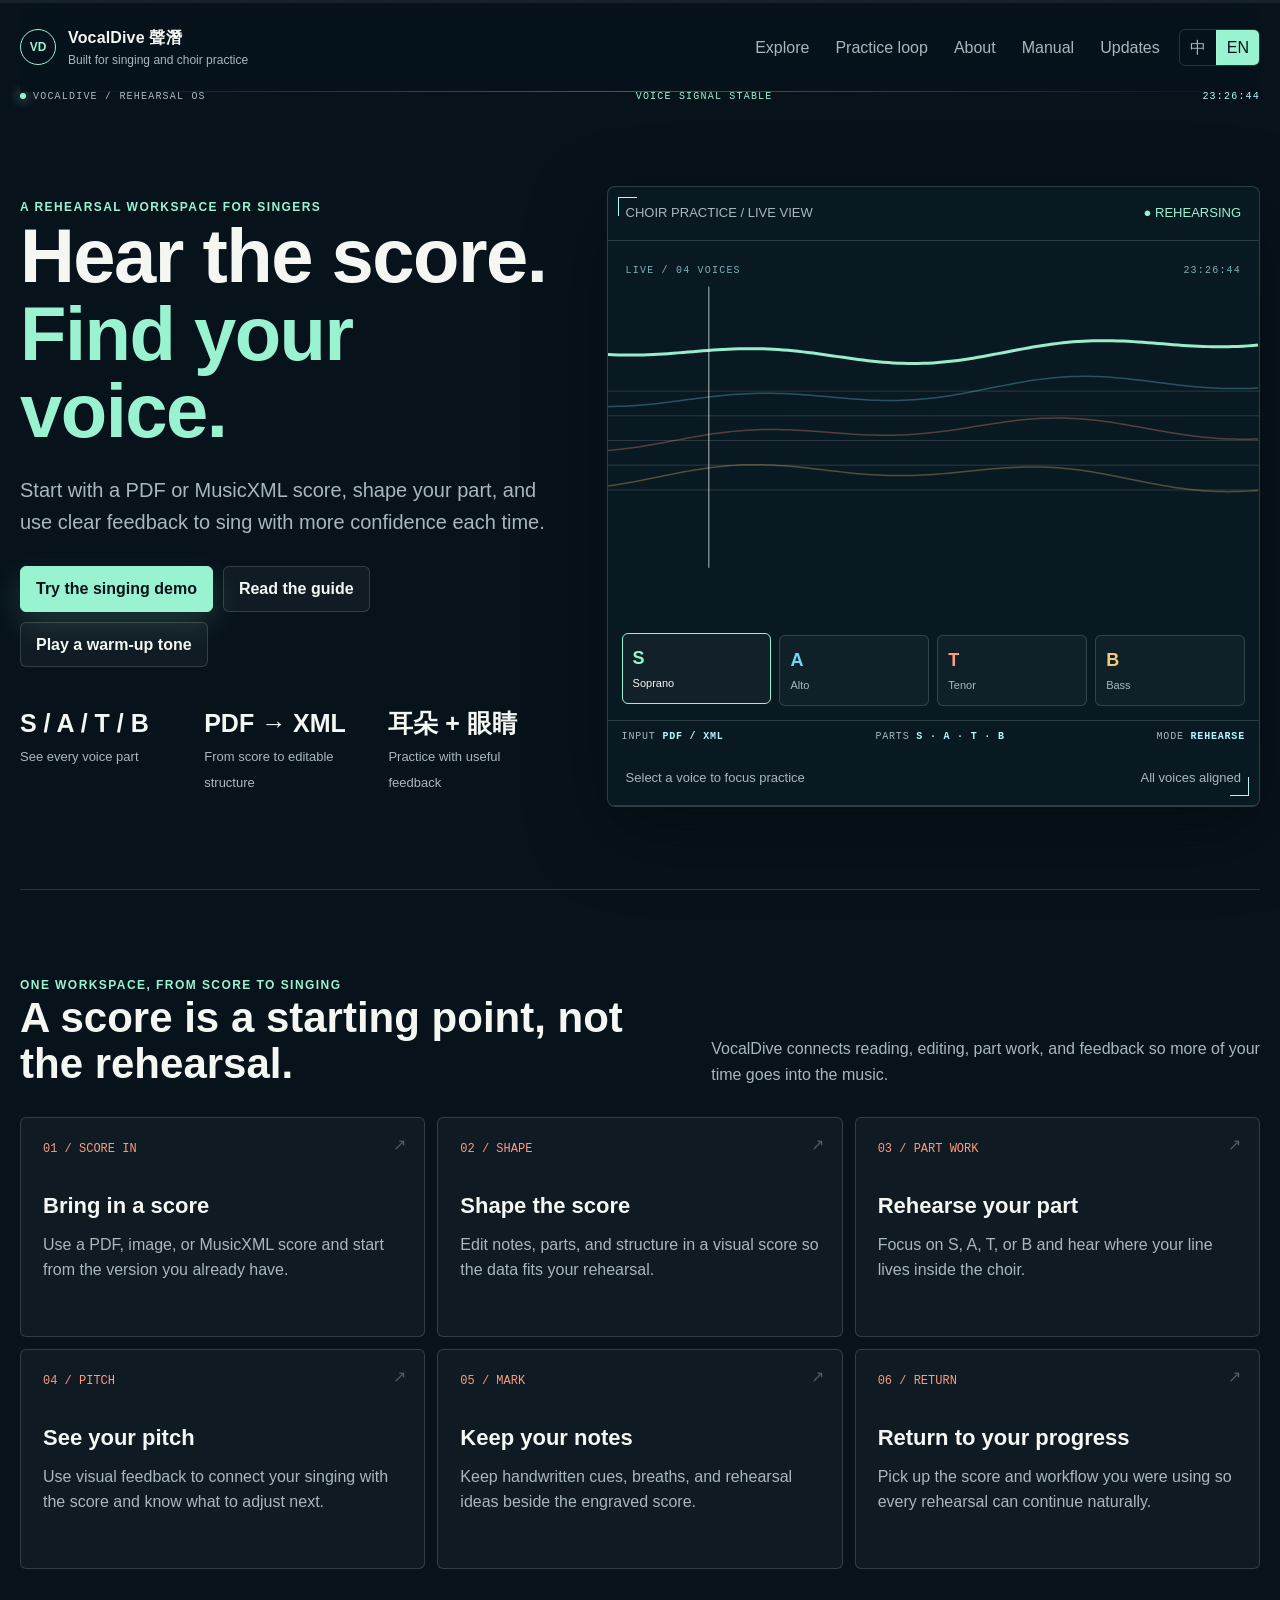
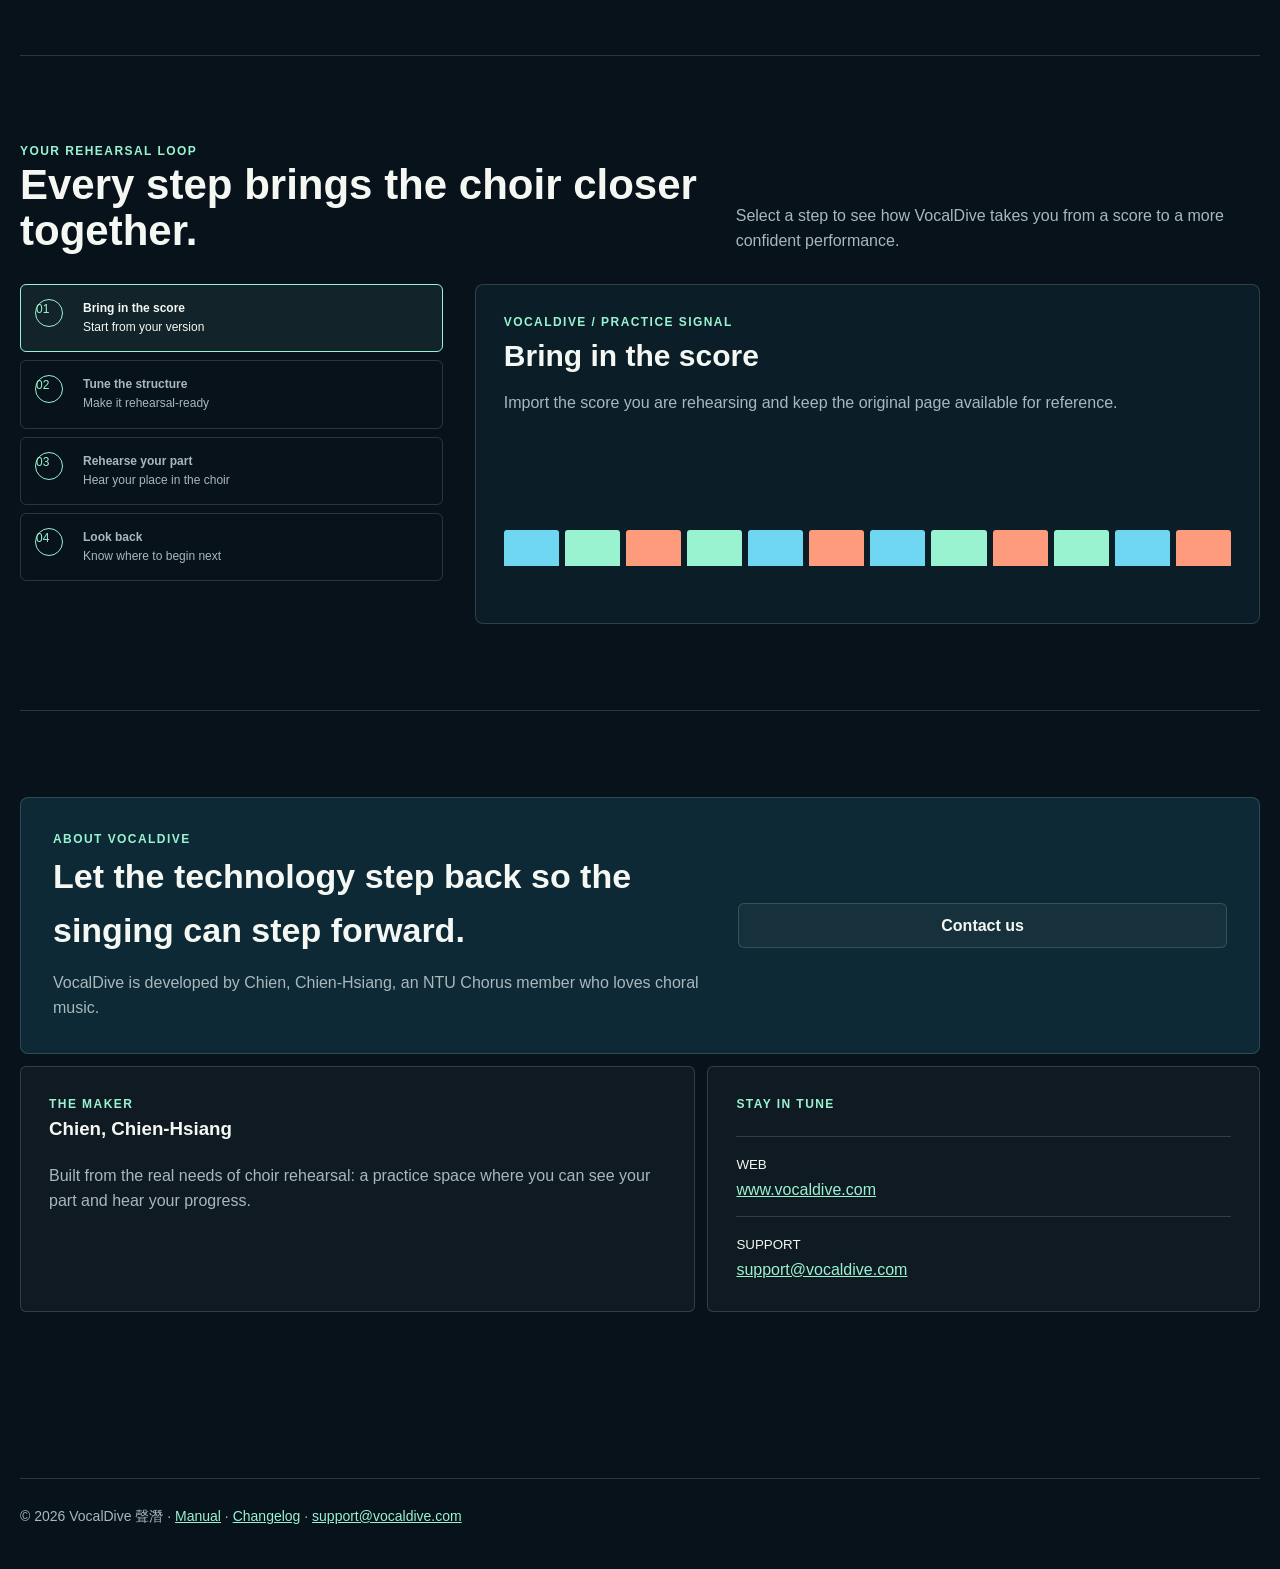
==== commit e401933d: "Add high-tech rehearsal interface" ====
--- a/docs/index.html
+++ b/docs/index.html
@@ -30,6 +30,7 @@
       </div>
     </div>
   </nav>
+  <div class="site-telemetry" aria-label="VocalDive system status"><span><i class="telemetry-dot"></i> VOCALDIVE / REHEARSAL OS</span><span class="telemetry-status" data-zh="聲部訊號穩定" data-en="VOICE SIGNAL STABLE">聲部訊號穩定</span><span class="telemetry-clock" data-live-clock>--:--:--</span></div>
 
   <header class="site-header">
     <div class="hero-grid">
@@ -51,6 +52,7 @@
 
       <div class="hero-stage reveal" aria-label="Interactive choir practice visual">
         <div class="stage-top"><span data-zh="聲部排練 / 即時視圖" data-en="CHOIR PRACTICE / LIVE VIEW">聲部排練 / 即時視圖</span><span class="stage-live">● <span data-zh="排練中" data-en="REHEARSING">排練中</span></span></div>
+        <div class="stage-hud"><span>LIVE / 04 VOICES</span><span data-live-clock>--:--:--</span></div>
         <canvas class="stage-canvas" data-choir-canvas aria-label="Animated soprano alto tenor bass practice lines"></canvas>
         <div class="voice-legend">
           <button class="voice-chip active" type="button" data-voice="0" data-voice-label-zh="女高音" data-voice-label-en="Soprano" style="--voice-color:#9af3d0"><b>S</b><small data-zh="女高音" data-en="Soprano">女高音</small></button>
@@ -58,6 +60,7 @@
           <button class="voice-chip" type="button" data-voice="2" data-voice-label-zh="男高音" data-voice-label-en="Tenor" style="--voice-color:#ff9b7d"><b>T</b><small data-zh="男高音" data-en="Tenor">男高音</small></button>
           <button class="voice-chip" type="button" data-voice="3" data-voice-label-zh="男低音" data-voice-label-en="Bass" style="--voice-color:#f3ca75"><b>B</b><small data-zh="男低音" data-en="Bass">男低音</small></button>
         </div>
+        <div class="stage-metrics"><span>INPUT <b>PDF / XML</b></span><span>PARTS <b>S · A · T · B</b></span><span>MODE <b>REHEARSE</b></span></div>
         <div class="stage-top"><span data-zh="選擇聲部以聚焦練習" data-en="Select a voice to focus practice">選擇聲部以聚焦練習</span><span data-voice-status data-zh="全部聲部對齊" data-en="All voices aligned">全部聲部對齊</span></div>
       </div>
     </div>
--- a/docs/site.css
+++ b/docs/site.css
@@ -10,6 +10,8 @@
   --cyan: #70d7f3;
   --coral: #ff9b7d;
   --gold: #f3ca75;
+  --electric: #b7f6ff;
+  --blue: #5ea5ff;
   --panel: rgba(13, 34, 44, .78);
   --panel-strong: #102d39;
   --shadow: 0 24px 80px rgba(0, 0, 0, .34);
@@ -37,6 +39,17 @@
   background-size: 48px 48px;
   mask-image: linear-gradient(to bottom, black, transparent 72%);
 }
+body::after {
+  content: "";
+  position: fixed;
+  inset: 0;
+  z-index: 60;
+  pointer-events: none;
+  opacity: .055;
+  background: repeating-linear-gradient(to bottom, transparent 0, transparent 3px, rgba(183,246,255,.26) 4px);
+  animation: scanline 12s linear infinite;
+}
+@keyframes scanline { from { transform: translateY(-8px); } to { transform: translateY(8px); } }
 
 a { color: inherit; }
 button, a { -webkit-tap-highlight-color: transparent; }
@@ -57,6 +70,7 @@
   background: rgba(7, 18, 27, .78);
   backdrop-filter: blur(18px);
 }
+.site-nav::after { content: ""; position: absolute; right: 0; bottom: 0; left: 0; height: 1px; background: linear-gradient(90deg, transparent, var(--mint), transparent); opacity: .35; }
 .brand-lockup { display: inline-flex; align-items: center; gap: 12px; text-decoration: none; }
 .brand-mark { display: grid; place-items: center; width: 36px; height: 36px; border: 1px solid var(--mint); color: var(--mint); border-radius: 50%; font-weight: 850; font-size: 12px; }
 .brand-name { font-weight: 850; letter-spacing: .01em; }
@@ -70,6 +84,12 @@
 .language-switch button { border: 0; border-left: 1px solid var(--line); min-height: 34px; padding: 5px 10px; background: transparent; color: var(--muted); cursor: pointer; }
 .language-switch button:first-child { border-left: 0; }
 .language-switch button.active { color: var(--night); background: var(--mint); }
+.site-telemetry { display: flex; align-items: center; justify-content: space-between; gap: 12px; width: min(1240px, calc(100% - 40px)); margin: -6px auto 0; padding: 8px 0; color: var(--muted); font: 10px ui-monospace, SFMono-Regular, Menlo, monospace; letter-spacing: .12em; text-transform: uppercase; }
+.site-telemetry > span { display: inline-flex; align-items: center; gap: 7px; }
+.telemetry-dot { display: inline-block; width: 6px; height: 6px; border-radius: 50%; background: var(--mint); box-shadow: 0 0 12px var(--mint); animation: telemetry-pulse 1.8s ease-in-out infinite; }
+.telemetry-status { color: var(--mint); }
+.telemetry-clock { color: var(--electric); }
+@keyframes telemetry-pulse { 50% { opacity: .35; transform: scale(.72); } }
 
 .site-header { padding: 76px 0 82px; }
 .hero-grid { display: grid; grid-template-columns: minmax(0, .9fr) minmax(420px, 1.1fr); gap: 52px; align-items: center; }
@@ -78,6 +98,7 @@
 h1 { max-width: 720px; margin-bottom: 24px; font-size: 76px; line-height: 1.02; letter-spacing: -.02em; }
 h1 span { color: var(--mint); }
 .hero-copy h1 span:first-child { color: var(--ink); }
+.page-hero h1 span:first-child { color: var(--ink); }
 .hero-copy .lead { max-width: 660px; color: var(--muted); font-size: 20px; }
 .actions { display: flex; flex-wrap: wrap; gap: 10px; align-items: center; margin: 28px 0; }
 .button, .icon-button { display: inline-flex; align-items: center; justify-content: center; gap: 9px; min-height: 44px; border: 1px solid var(--line); border-radius: 6px; padding: 9px 15px; color: var(--ink); background: rgba(255,255,255,.04); text-decoration: none; font-weight: 800; cursor: pointer; transition: transform .2s ease, border-color .2s ease, background .2s ease; }
@@ -89,8 +110,14 @@
 .micro-stats span { color: var(--muted); font-size: 13px; }
 
 .hero-stage { position: relative; min-height: 500px; border: 1px solid var(--line); border-radius: 8px; overflow: hidden; background: #091922; box-shadow: var(--shadow); }
+.hero-stage::before, .hero-stage::after { content: ""; position: absolute; z-index: 2; width: 18px; height: 18px; pointer-events: none; }
+.hero-stage::before { top: 10px; left: 10px; border-top: 1px solid var(--electric); border-left: 1px solid var(--electric); }
+.hero-stage::after { right: 10px; bottom: 10px; border-right: 1px solid var(--electric); border-bottom: 1px solid var(--electric); }
 .stage-top { display: flex; justify-content: space-between; gap: 12px; padding: 16px 18px; border-bottom: 1px solid var(--line); color: var(--muted); font-size: 13px; }
 .stage-live { color: var(--mint); }
+.stage-hud { position: absolute; top: 78px; right: 18px; left: 18px; z-index: 3; display: flex; justify-content: space-between; color: rgba(183,246,255,.68); font: 10px ui-monospace, SFMono-Regular, Menlo, monospace; letter-spacing: .12em; pointer-events: none; }
+.stage-metrics { display: flex; justify-content: space-between; gap: 10px; padding: 10px 14px; border-top: 1px solid var(--line); color: var(--muted); font: 10px ui-monospace, SFMono-Regular, Menlo, monospace; letter-spacing: .08em; text-transform: uppercase; }
+.stage-metrics b { color: var(--electric); font-weight: 600; }
 .stage-canvas { display: block; width: 100%; height: 380px; }
 .voice-legend { display: grid; grid-template-columns: repeat(4, 1fr); gap: 8px; padding: 14px; }
 .voice-chip { border: 1px solid var(--line); border-radius: 6px; padding: 10px; color: var(--muted); background: rgba(255,255,255,.03); cursor: pointer; text-align: left; transition: border-color .2s ease, color .2s ease, transform .2s ease; }
@@ -105,7 +132,10 @@
 .section-heading p { max-width: 560px; margin-bottom: 0; color: var(--muted); }
 .feature-grid { display: grid; grid-template-columns: repeat(3, minmax(0, 1fr)); gap: 12px; }
 .feature { min-height: 220px; padding: 22px; border: 1px solid var(--line); border-radius: 6px; background: rgba(255,255,255,.035); transition: transform .25s ease, background .25s ease, border-color .25s ease; }
+.feature { position: relative; overflow: hidden; }
+.feature::after { content: "↗"; position: absolute; top: 17px; right: 18px; color: var(--line-strong); font: 16px ui-monospace, SFMono-Regular, Menlo, monospace; transition: color .2s ease, transform .2s ease; }
 .feature:hover { transform: translateY(-5px); border-color: var(--line-strong); background: rgba(154,243,208,.07); }
+.feature:hover::after { color: var(--mint); transform: translate(2px, -2px); }
 .feature-index { color: var(--coral); font-family: ui-monospace, SFMono-Regular, Menlo, monospace; font-size: 12px; }
 .feature h3 { margin: 28px 0 9px; font-size: 22px; }
 .feature p { margin-bottom: 0; color: var(--muted); }
@@ -166,6 +196,44 @@
 .filters { display: flex; flex-wrap: wrap; gap: 8px; margin-top: 24px; }
 .filter { border: 1px solid var(--line); border-radius: 6px; padding: 8px 13px; color: var(--muted); background: transparent; cursor: pointer; }
 .filter.active, .filter:hover { color: var(--night); border-color: var(--mint); background: var(--mint); }
+.demo-layout { display: grid; grid-template-columns: minmax(0, 1.3fr) minmax(280px, .7fr); gap: 12px; align-items: start; }
+.demo-panel, .demo-card { border: 1px solid var(--line); border-radius: 8px; background: var(--panel); padding: 14px; }
+.demo-toolbar { display: flex; flex-wrap: wrap; gap: 8px; padding-bottom: 14px; border-bottom: 1px solid var(--line); }
+.demo-toolbar .button { min-height: 40px; }
+.demo-stage { margin-top: 14px; padding: 14px; border: 1px solid var(--line); border-radius: 6px; overflow: hidden; background: #081720; }
+.demo-stage svg { display: block; width: 100%; height: auto; color: var(--ink); }
+.demo-stage .staff-line { stroke: rgba(244,247,242,.34); stroke-width: 2; }
+.demo-stage .note-head { fill: var(--ink); transition: fill .16s ease, transform .16s ease; }
+.demo-stage .note-head.active { fill: var(--mint); }
+.demo-stage .note-head.good { fill: #6ee7a2; }
+.demo-stage .note-head.bad { fill: var(--coral); }
+.demo-stage .note-label { fill: var(--muted); font-size: 12px; }
+.demo-stage .feedback-tag { opacity: 0; transition: opacity .18s ease; }
+.demo-stage .feedback-tag.visible { opacity: 1; }
+.demo-progress { display: grid; gap: 8px; margin-top: 14px; }
+.demo-progress-bar { height: 8px; overflow: hidden; border-radius: 999px; background: rgba(255,255,255,.12); }
+.demo-progress-bar span { display: block; width: 0; height: 100%; background: var(--mint); transition: width .2s ease; }
+.demo-lyric { color: var(--mint); font-size: 22px; font-weight: 850; }
+.demo-side { display: grid; gap: 12px; }
+.demo-readout { display: grid; gap: 8px; }
+.demo-metric { display: grid; grid-template-columns: 1fr auto; gap: 12px; align-items: center; padding: 13px; border: 1px solid var(--line); border-radius: 6px; background: rgba(255,255,255,.035); }
+.demo-metric strong { display: block; font-size: 14px; }
+.demo-metric-value { color: var(--mint); font-family: ui-monospace, SFMono-Regular, Menlo, monospace; font-size: 13px; text-align: right; }
+.demo-meter { height: 6px; margin-top: 8px; overflow: hidden; border-radius: 999px; background: rgba(255,255,255,.12); }
+.demo-meter span { display: block; width: 0; height: 100%; background: var(--cyan); transition: width .12s ease, background .12s ease; }
+.demo-verdict { min-height: 72px; padding: 16px; border: 1px solid var(--line); border-radius: 6px; background: rgba(255,255,255,.045); font-weight: 800; }
+.demo-verdict.good { color: #6ee7a2; border-color: rgba(110,231,162,.48); }
+.demo-verdict.bad { color: var(--coral); border-color: rgba(255,155,125,.48); }
+.demo-verdict.waiting { color: var(--muted); }
+.demo-steps { display: grid; grid-template-columns: repeat(3, 1fr); gap: 10px; margin-top: 12px; }
+.demo-step { padding: 16px; border: 1px solid var(--line); border-radius: 6px; background: rgba(255,255,255,.035); }
+.demo-step b { display: grid; place-items: center; width: 28px; height: 28px; margin-bottom: 12px; border: 1px solid var(--mint); border-radius: 50%; color: var(--mint); font-size: 12px; }
+.demo-step p { margin: 6px 0 0; color: var(--muted); font-size: 14px; }
+.composer-grid { display: grid; grid-template-columns: minmax(0, 1.2fr) minmax(240px, .8fr); gap: 12px; }
+.composer-chips { display: flex; flex-wrap: wrap; gap: 7px; min-height: 42px; padding: 10px 0; }
+.composer-chip { padding: 6px 9px; border: 1px solid var(--line); border-radius: 5px; color: var(--mint); background: rgba(255,255,255,.04); font: 12px ui-monospace, SFMono-Regular, Menlo, monospace; }
+.composer-grid textarea { width: 100%; min-height: 190px; padding: 12px; border: 1px solid var(--line); border-radius: 6px; color: var(--ink); background: #081720; resize: vertical; font: 12px/1.5 ui-monospace, SFMono-Regular, Menlo, monospace; }
+.demo-note { color: var(--muted); font-size: 13px; }
 .site-footer { padding: 26px 0 42px; border-top: 1px solid var(--line); color: var(--muted); font-size: 14px; }
 .site-footer a { color: var(--mint); }
 .reveal { opacity: 0; transform: translateY(18px); transition: opacity .7s ease, transform .7s ease; }
@@ -173,21 +241,26 @@
 
 @media (max-width: 880px) {
   .site-nav, .site-header, .site-main, .site-footer { width: min(100% - 28px, 720px); }
+  .site-telemetry { width: min(100% - 28px, 720px); }
   .nav-menu { display: inline-flex; }
   .nav-links { display: none; position: absolute; top: 76px; right: 0; left: 0; padding: 12px; border: 1px solid var(--line); background: #0a1b25; }
   .nav-links.is-open { display: grid; }
   .nav-links a { display: block; }
   .hero-grid, .practice-loop, .quote-band, .about-grid, .practice-console { grid-template-columns: 1fr; }
+  .demo-layout, .composer-grid { grid-template-columns: 1fr; }
   h1 { font-size: 54px; }
   .hero-stage { min-height: 420px; }
   .stage-canvas { height: 300px; }
   .loop-nav { position: static; }
   .feature-grid, .guide-grid { grid-template-columns: 1fr; }
+  .demo-steps { grid-template-columns: 1fr; }
   .section-heading { display: block; }
   .section-heading p { margin-top: 12px; }
 }
 @media (max-width: 560px) {
   .site-nav, .site-header, .site-main, .site-footer { width: min(100% - 22px, 520px); }
+  .site-telemetry { width: min(100% - 22px, 520px); font-size: 8px; }
+  .site-telemetry > span:nth-child(2) { display: none; }
   .site-nav { padding: 15px 0; }
   .brand-sub { display: none; }
   .nav-actions { gap: 5px; }
@@ -206,4 +279,5 @@
 @media (prefers-reduced-motion: reduce) {
   *, *::before, *::after { scroll-behavior: auto !important; animation-duration: .01ms !important; animation-iteration-count: 1 !important; transition-duration: .01ms !important; }
   .reveal { opacity: 1; transform: none; }
-}
+  body::after, .telemetry-dot { animation: none; }
+}
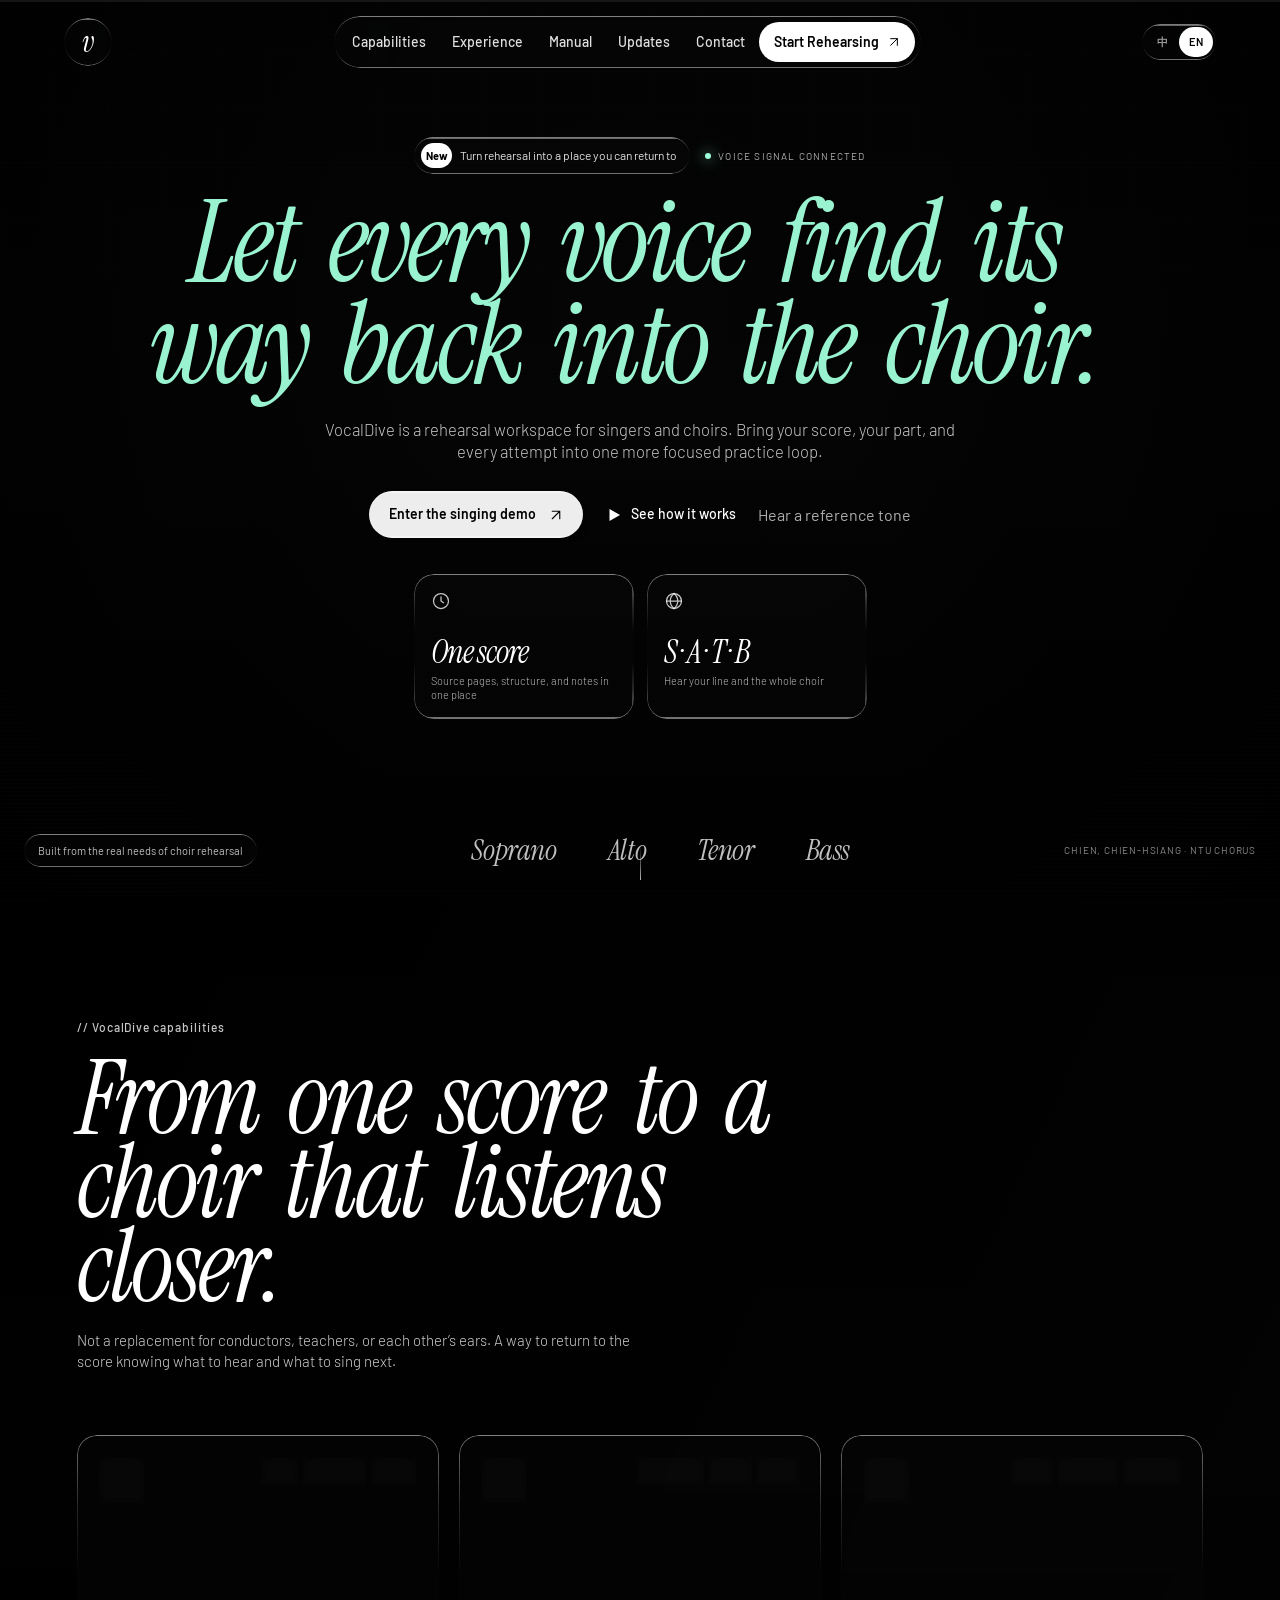
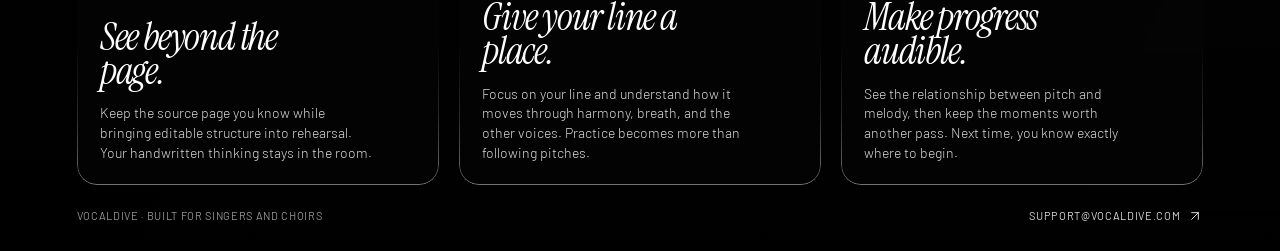
==== commit 57b52046: "Redesign VocalDive cinematic landing page" ====
--- a/docs/index.html
+++ b/docs/index.html
@@ -3,106 +3,108 @@
 <head>
   <meta charset="utf-8">
   <meta name="viewport" content="width=device-width, initial-scale=1">
-  <meta name="description" data-zh="VocalDive 聲潛：把樂譜、聲部與練習回饋放進同一個合唱訓練工作區。" data-en="VocalDive: one rehearsal workspace for scores, voice parts, and useful singing feedback." content="">
-  <meta name="theme-color" content="#07121b">
+  <meta name="description" data-zh="VocalDive 聲潛：把樂譜、聲部與練習回饋帶進同一個有節奏的合唱工作區。" data-en="VocalDive brings scores, voice parts, and rehearsal feedback into one cinematic choir workspace." content="">
+  <meta name="theme-color" content="#000000">
   <title>VocalDive 聲潛</title>
+  <link rel="preconnect" href="https://fonts.googleapis.com">
+  <link rel="preconnect" href="https://fonts.gstatic.com" crossorigin>
+  <link href="https://fonts.googleapis.com/css2?family=Barlow:wght@300;400;500;600&family=Instrument+Serif:ital@0;1&display=swap" rel="stylesheet">
   <link rel="stylesheet" href="site.css">
+  <link rel="stylesheet" href="landing.css">
 </head>
-<body>
-  <div class="site-progress" aria-hidden="true"><span></span></div>
-  <nav class="site-nav" aria-label="Primary navigation">
-    <a class="brand-lockup" href="index.html" aria-label="VocalDive home">
-      <span class="brand-mark">VD</span>
-      <span><b class="brand-name">VocalDive 聲潛</b><small class="brand-sub" data-zh="為聲樂與合唱練習打造" data-en="Built for singing and choir practice">為聲樂與合唱練習打造</small></span>
-    </a>
-    <button class="nav-menu" type="button" aria-expanded="false" aria-label="Open navigation">Menu</button>
-    <div class="nav-actions">
-      <div class="nav-links">
-        <a href="#features" data-zh="功能" data-en="Explore">功能</a>
-        <a href="#practice-loop" data-zh="練習流程" data-en="Practice loop">練習流程</a>
-        <a href="#about" data-zh="關於我們" data-en="About">關於我們</a>
-        <a href="manual.html" data-zh="手冊" data-en="Manual">手冊</a>
-        <a href="changelog.html" data-zh="更新" data-en="Updates">更新</a>
-      </div>
-      <div class="language-switch" aria-label="Language">
+<body class="landing-page">
+  <div class="landing-progress" aria-hidden="true"><span></span></div>
+
+  <nav class="landing-nav" aria-label="Primary navigation">
+    <a class="landing-mark liquid-glass" href="index.html" aria-label="VocalDive home">v</a>
+    <div class="landing-nav-center liquid-glass" aria-label="Site links">
+      <a href="#capabilities" data-zh="能力" data-en="Capabilities">能力</a>
+      <a href="demo.html#try" data-zh="體驗" data-en="Experience">體驗</a>
+      <a href="manual.html" data-zh="手冊" data-en="Manual">手冊</a>
+      <a href="changelog.html" data-zh="更新" data-en="Updates">更新</a>
+      <a href="mailto:support@vocaldive.com" data-zh="聯絡" data-en="Contact">聯絡</a>
+      <a class="nav-project" href="demo.html#try"><span data-zh="開始練習" data-en="Start Rehearsing">開始練習</span><svg viewBox="0 0 24 24" aria-hidden="true"><path d="M7 17 17 7M7 7h10v10"/></svg></a>
+    </div>
+    <div class="landing-nav-tools">
+      <div class="landing-language liquid-glass" aria-label="Language">
         <button type="button" data-lang-button="zh-Hant">中</button>
         <button type="button" data-lang-button="en">EN</button>
       </div>
+      <button class="landing-menu liquid-glass" type="button" aria-expanded="false" aria-label="Open navigation"><span></span><span></span></button>
     </div>
   </nav>
-  <div class="site-telemetry" aria-label="VocalDive system status"><span><i class="telemetry-dot"></i> VOCALDIVE / REHEARSAL OS</span><span class="telemetry-status" data-zh="聲部訊號穩定" data-en="VOICE SIGNAL STABLE">聲部訊號穩定</span><span class="telemetry-clock" data-live-clock>--:--:--</span></div>
 
-  <header class="site-header">
-    <div class="hero-grid">
-      <div class="hero-copy reveal">
-        <div class="eyebrow" data-zh="給歌者的合唱練習工作區" data-en="A rehearsal workspace for singers">給歌者的合唱練習工作區</div>
-        <h1><span data-zh="聽見譜。" data-en="Hear the score.">聽見譜。</span> <span data-zh="找到你的聲部。" data-en="Find your voice.">找到你的聲部。</span></h1>
-        <p class="lead" data-zh="從 PDF 或 MusicXML 開始，整理你的樂譜、練習自己的聲部，並用清楚的回饋一次次唱得更穩。" data-en="Start with a PDF or MusicXML score, shape your part, and use clear feedback to sing with more confidence each time.">從 PDF 或 MusicXML 開始，整理你的樂譜、練習自己的聲部，並用清楚的回饋一次次唱得更穩。</p>
-        <div class="actions">
-          <a class="button primary" href="demo.html#try" data-zh="開始體驗唱歌示範" data-en="Try the singing demo">開始體驗唱歌示範</a>
-          <a class="button" href="manual.html" data-zh="閱讀入門手冊" data-en="Read the guide">閱讀入門手冊</a>
-          <button class="button" type="button" data-tone="261.63" data-playing-label="播放中..." data-zh="播放暖身音" data-en="Play a warm-up tone">播放暖身音</button>
+  <main>
+    <section class="landing-section landing-hero" id="top">
+      <div class="landing-video-shell" aria-hidden="true">
+        <video class="fading-video hero-video" data-fading-video src="https://d8j0ntlcm91z4.cloudfront.net/user_38xzZboKViGWJOttwIXH07lWA1P/hf_20260619_191346_9d19d66e-86a4-47f7-8dc6-712c1788c3b2.mp4" autoplay muted playsinline preload="auto"></video>
+      </div>
+      <div class="landing-vignette" aria-hidden="true"></div>
+      <div class="landing-noise" aria-hidden="true"></div>
+
+      <div class="hero-content">
+        <div class="hero-status" data-motion data-delay="0.2">
+          <span class="liquid-glass hero-badge"><b data-zh="新" data-en="New">新</b><span data-zh="把排練變成一段可回到的旅程" data-en="Turn rehearsal into a place you can return to">把排練變成一段可回到的旅程</span></span>
+          <span class="hero-signal"><i></i><span data-zh="聲部訊號已連線" data-en="VOICE SIGNAL CONNECTED">聲部訊號已連線</span></span>
         </div>
-        <div class="micro-stats" aria-label="VocalDive at a glance">
-          <div><strong>S / A / T / B</strong><span data-zh="看見每一個聲部" data-en="See every voice part">看見每一個聲部</span></div>
-          <div><strong>PDF → XML</strong><span data-zh="從樂譜到可編修結構" data-en="From score to editable structure">從樂譜到可編修結構</span></div>
-          <div><strong>耳朵 + 眼睛</strong><span data-zh="用回饋校準練習" data-en="Practice with useful feedback">用回饋校準練習</span></div>
+
+        <h1 class="hero-title" data-motion data-delay="0.35" data-blur-text data-zh="讓每一個聲部，找到回到合唱的路。" data-en="Let every voice find its way back into the choir.">讓每一個聲部，找到回到合唱的路。</h1>
+
+        <p class="hero-lead" data-motion data-delay="0.65" data-zh="VocalDive 是為歌者與合唱團打造的排練工作區。把手上的樂譜、你的聲部與一次次演唱，放進同一個更專注的練習循環。" data-en="VocalDive is a rehearsal workspace for singers and choirs. Bring your score, your part, and every attempt into one more focused practice loop.">VocalDive 是為歌者與合唱團打造的排練工作區。把手上的樂譜、你的聲部與一次次演唱，放進同一個更專注的練習循環。</p>
+
+        <div class="hero-actions" data-motion data-delay="0.85">
+          <a class="liquid-glass-strong hero-primary" href="demo.html#try"><span data-zh="開始唱歌示範" data-en="Enter the singing demo">開始唱歌示範</span><svg viewBox="0 0 24 24" aria-hidden="true"><path d="M7 17 17 7M7 7h10v10"/></svg></a>
+          <a class="hero-secondary" href="manual.html"><svg class="play-icon" viewBox="0 0 24 24" aria-hidden="true"><path d="m6 4 14 8-14 8z"/></svg><span data-zh="看看如何開始" data-en="See how it works">看看如何開始</span></a>
+          <button class="hero-tone" type="button" data-landing-tone="523.25" data-zh="聽參考音" data-en="Hear a reference tone"><span class="tone-ring"></span><span data-zh="聽參考音" data-en="Hear a reference tone">聽參考音</span></button>
+        </div>
+
+        <div class="hero-stats" data-motion data-delay="1.05">
+          <article class="liquid-glass stat-card"><svg viewBox="0 0 24 24" aria-hidden="true"><circle cx="12" cy="12" r="9"/><path d="M12 7v5l3 2"/></svg><strong>One score</strong><span data-zh="把原稿、結構與註記放在一起" data-en="Source pages, structure, and notes in one place">把原稿、結構與註記放在一起</span></article>
+          <article class="liquid-glass stat-card"><svg viewBox="0 0 24 24" aria-hidden="true"><circle cx="12" cy="12" r="9"/><path d="M3 12h18M12 3c3 2.4 4.5 5.4 4.5 9S15 18.6 12 21M12 3C9 5.4 7.5 8.4 7.5 12S9 18.6 12 21"/></svg><strong>S · A · T · B</strong><span data-zh="聽見自己的線，也聽見整體" data-en="Hear your line and the whole choir">聽見自己的線，也聽見整體</span></article>
         </div>
       </div>
 
-      <div class="hero-stage reveal" aria-label="Interactive choir practice visual">
-        <div class="stage-top"><span data-zh="聲部排練 / 即時視圖" data-en="CHOIR PRACTICE / LIVE VIEW">聲部排練 / 即時視圖</span><span class="stage-live">● <span data-zh="排練中" data-en="REHEARSING">排練中</span></span></div>
-        <div class="stage-hud"><span>LIVE / 04 VOICES</span><span data-live-clock>--:--:--</span></div>
-        <canvas class="stage-canvas" data-choir-canvas aria-label="Animated soprano alto tenor bass practice lines"></canvas>
-        <div class="voice-legend">
-          <button class="voice-chip active" type="button" data-voice="0" data-voice-label-zh="女高音" data-voice-label-en="Soprano" style="--voice-color:#9af3d0"><b>S</b><small data-zh="女高音" data-en="Soprano">女高音</small></button>
-          <button class="voice-chip" type="button" data-voice="1" data-voice-label-zh="女低音" data-voice-label-en="Alto" style="--voice-color:#70d7f3"><b>A</b><small data-zh="女低音" data-en="Alto">女低音</small></button>
-          <button class="voice-chip" type="button" data-voice="2" data-voice-label-zh="男高音" data-voice-label-en="Tenor" style="--voice-color:#ff9b7d"><b>T</b><small data-zh="男高音" data-en="Tenor">男高音</small></button>
-          <button class="voice-chip" type="button" data-voice="3" data-voice-label-zh="男低音" data-voice-label-en="Bass" style="--voice-color:#f3ca75"><b>B</b><small data-zh="男低音" data-en="Bass">男低音</small></button>
-        </div>
-        <div class="stage-metrics"><span>INPUT <b>PDF / XML</b></span><span>PARTS <b>S · A · T · B</b></span><span>MODE <b>REHEARSE</b></span></div>
-        <div class="stage-top"><span data-zh="選擇聲部以聚焦練習" data-en="Select a voice to focus practice">選擇聲部以聚焦練習</span><span data-voice-status data-zh="全部聲部對齊" data-en="All voices aligned">全部聲部對齊</span></div>
+      <div class="hero-trust" data-motion data-delay="1.2">
+        <span class="liquid-glass trust-caption" data-zh="由合唱團排練的真實需要出發" data-en="Built from the real needs of choir rehearsal">由合唱團排練的真實需要出發</span>
+        <div class="trust-voices" aria-label="Voice parts"><span>Soprano</span><span>Alto</span><span>Tenor</span><span>Bass</span></div>
+        <span class="trust-maker" data-zh="Chien, Chien-Hsiang · NTU Chorus" data-en="Chien, Chien-Hsiang · NTU Chorus">Chien, Chien-Hsiang · NTU Chorus</span>
       </div>
-    </div>
-  </header>
-
-  <main class="site-main">
-    <section class="section reveal" id="features">
-      <div class="section-heading">
-        <div><div class="kicker" data-zh="一個工作區，從讀譜到演唱" data-en="One workspace, from score to singing">一個工作區，從讀譜到演唱</div><h2 data-zh="樂譜是起點，不是排練的終點。" data-en="A score is a starting point, not the rehearsal.">樂譜是起點，不是排練的終點。</h2></div>
-        <p data-zh="VocalDive 把看譜、修譜、分部與回饋串起來，讓你把時間留給真正的音樂。" data-en="VocalDive connects reading, editing, part work, and feedback so more of your time goes into the music.">VocalDive 把看譜、修譜、分部與回饋串起來，讓你把時間留給真正的音樂。</p>
-      </div>
-      <div class="feature-grid">
-        <article class="feature"><div class="feature-index">01 / SCORE IN</div><h3 data-zh="匯入樂譜" data-en="Bring in a score">匯入樂譜</h3><p data-zh="使用 PDF、圖片或 MusicXML，讓練習從你手上的版本開始。" data-en="Use a PDF, image, or MusicXML score and start from the version you already have.">使用 PDF、圖片或 MusicXML，讓練習從你手上的版本開始。</p></article>
-        <article class="feature"><div class="feature-index">02 / SHAPE</div><h3 data-zh="編修 MusicXML" data-en="Shape the score">編修 MusicXML</h3><p data-zh="在視覺化樂譜中整理音符、聲部與結構，讓資料真的適合你的排練。" data-en="Edit notes, parts, and structure in a visual score so the data fits your rehearsal.">在視覺化樂譜中整理音符、聲部與結構，讓資料真的適合你的排練。</p></article>
-        <article class="feature"><div class="feature-index">03 / PART WORK</div><h3 data-zh="練習自己的聲部" data-en="Rehearse your part">練習自己的聲部</h3><p data-zh="聚焦 S、A、T 或 B，聽見旋律在合唱裡的位置。" data-en="Focus on S, A, T, or B and hear where your line lives inside the choir.">聚焦 S、A、T 或 B，聽見旋律在合唱裡的位置。</p></article>
-        <article class="feature"><div class="feature-index">04 / PITCH</div><h3 data-zh="看見音準" data-en="See your pitch">看見音準</h3><p data-zh="用視覺回饋觀察演唱與樂譜的關係，知道下一次要怎麼調整。" data-en="Use visual feedback to connect your singing with the score and know what to adjust next.">用視覺回饋觀察演唱與樂譜的關係，知道下一次要怎麼調整。</p></article>
-        <article class="feature"><div class="feature-index">05 / MARK</div><h3 data-zh="保留你的註記" data-en="Keep your notes">保留你的註記</h3><p data-zh="手寫提示、換氣和排練想法仍留在原始頁面旁，不會被排版樂譜取代。" data-en="Keep handwritten cues, breaths, and rehearsal ideas beside the engraved score.">手寫提示、換氣和排練想法仍留在原始頁面旁，不會被排版樂譜取代。</p></article>
-        <article class="feature"><div class="feature-index">06 / RETURN</div><h3 data-zh="回到你的進度" data-en="Return to your progress">回到你的進度</h3><p data-zh="記住上次工作的樂譜與流程，讓每一次練習都接得上。" data-en="Pick up the score and workflow you were using so every rehearsal can continue naturally.">記住上次工作的樂譜與流程，讓每一次練習都接得上。</p></article>
-      </div>
+      <a class="hero-scroll" href="#capabilities" aria-label="Scroll to capabilities"><span></span></a>
     </section>
 
-    <section class="section reveal" id="practice-loop">
-      <div class="section-heading"><div><div class="kicker" data-zh="你的排練循環" data-en="Your rehearsal loop">你的排練循環</div><h2 data-zh="每一步都更接近合在一起。" data-en="Every step brings the choir closer together.">每一步都更接近合在一起。</h2></div><p data-zh="點選左側步驟，看看 VocalDive 如何陪你從一份樂譜走到一次更有把握的演唱。" data-en="Select a step to see how VocalDive takes you from a score to a more confident performance.">點選左側步驟，看看 VocalDive 如何陪你從一份樂譜走到一次更有把握的演唱。</p></div>
-      <div class="practice-loop">
-        <div class="loop-nav">
-          <button class="loop-step active" type="button" data-loop-step data-loop-title-zh="帶入樂譜" data-loop-title-en="Bring in the score" data-loop-body-zh="匯入你正在排練的樂譜，並保留原始頁面作為對照。" data-loop-body-en="Import the score you are rehearsing and keep the original page available for reference."><span class="loop-number">01</span><span><strong data-zh="帶入樂譜" data-en="Bring in the score">帶入樂譜</strong><span data-zh="從你熟悉的版本開始" data-en="Start from your version">從你熟悉的版本開始</span></span></button>
-          <button class="loop-step" type="button" data-loop-step data-loop-title-zh="整理結構" data-loop-title-en="Tune the structure" data-loop-body-zh="在可編修的視覺樂譜中確認聲部、小節與音符。" data-loop-body-en="Check the parts, measures, and notes in an editable visual score."><span class="loop-number">02</span><span><strong data-zh="整理結構" data-en="Tune the structure">整理結構</strong><span data-zh="讓樂譜適合排練" data-en="Make it rehearsal-ready">讓樂譜適合排練</span></span></button>
-          <button class="loop-step" type="button" data-loop-step data-loop-title-zh="練習聲部" data-loop-title-en="Rehearse your part" data-loop-body-zh="選擇聲部、聆聽、演唱，看著旋律線和你一起前進。" data-loop-body-en="Choose your voice part, listen, sing, and watch the line move with you."><span class="loop-number">03</span><span><strong data-zh="練習聲部" data-en="Rehearse your part">練習聲部</strong><span data-zh="聽見自己在合唱裡" data-en="Hear your place in the choir">聽見自己在合唱裡</span></span></button>
-          <button class="loop-step" type="button" data-loop-step data-loop-title-zh="回看進步" data-loop-title-en="Look back" data-loop-body-zh="回看需要再唱一次的片段，帶著清楚的下一步回到排練。" data-loop-body-en="Review the moments that need another pass and return with a clear next step."><span class="loop-number">04</span><span><strong data-zh="回看進步" data-en="Look back">回看進步</strong><span data-zh="下一次知道從哪裡開始" data-en="Know where to begin next">下一次知道從哪裡開始</span></span></button>
+    <section class="landing-section landing-capabilities" id="capabilities">
+      <div class="landing-video-shell" aria-hidden="true">
+        <video class="fading-video capability-video" data-fading-video src="https://d8j0ntlcm91z4.cloudfront.net/user_38xzZboKViGWJOttwIXH07lWA1P/hf_20260622_093722_ccfc7ebf-182f-419f-8a62-2dc02db7dd9d.mp4" autoplay muted playsinline preload="auto"></video>
+      </div>
+      <div class="capability-wash" aria-hidden="true"></div>
+      <div class="capability-content">
+        <header class="capability-header" data-motion>
+          <div class="capability-kicker" data-zh="// VocalDive capabilities" data-en="// VocalDive capabilities">// VocalDive capabilities</div>
+          <h2 data-blur-text data-zh="從一頁樂譜，走到一次更靠近彼此的演唱。" data-en="From one score to a choir that listens closer.">從一頁樂譜，走到一次更靠近彼此的演唱。</h2>
+          <p data-zh="不是取代指揮、老師或團員的耳朵；而是讓每一次回到樂譜時，都知道下一步要聽什麼、唱什麼。" data-en="Not a replacement for conductors, teachers, or each other’s ears. A way to return to the score knowing what to hear and what to sing next.">不是取代指揮、老師或團員的耳朵；而是讓每一次回到樂譜時，都知道下一步要聽什麼、唱什麼。</p>
+        </header>
+
+        <div class="capability-grid">
+          <article class="liquid-glass capability-card" data-motion data-delay="0.12">
+            <div class="capability-top"><span class="liquid-glass icon-tile"><svg class="filled-icon" viewBox="0 0 24 24" aria-hidden="true"><path d="M4 5.5A1.5 1.5 0 0 1 5.5 4h13A1.5 1.5 0 0 1 20 5.5v13a1.5 1.5 0 0 1-1.5 1.5h-13A1.5 1.5 0 0 1 4 18.5zM6 17h12l-3.7-4.8-2.7 3.4-1.8-2.2zM9 10.3A1.8 1.8 0 1 0 9 6.7a1.8 1.8 0 0 0 0 3.6z"/></svg></span><div class="capability-tags"><span class="liquid-glass">PDF</span><span class="liquid-glass">MusicXML</span><span class="liquid-glass" data-zh="註記" data-en="Notes">註記</span></div></div>
+            <div class="capability-bottom"><h3 data-zh="看見樂譜的下一層。" data-en="See beyond the page.">看見樂譜的下一層。</h3><p data-zh="保留熟悉的原始頁面，同時把可編修的結構帶進排練。你的手寫記號不會被科技抹掉。" data-en="Keep the source page you know while bringing editable structure into rehearsal. Your handwritten thinking stays in the room.">保留熟悉的原始頁面，同時把可編修的結構帶進排練。你的手寫記號不會被科技抹掉。</p></div>
+          </article>
+          <article class="liquid-glass capability-card" data-motion data-delay="0.24">
+            <div class="capability-top"><span class="liquid-glass icon-tile"><svg class="filled-icon" viewBox="0 0 24 24" aria-hidden="true"><path d="M3 6.5A1.5 1.5 0 0 1 4.5 5h15A1.5 1.5 0 0 1 21 6.5v11a1.5 1.5 0 0 1-1.5 1.5h-15A1.5 1.5 0 0 1 3 17.5zM5 7v2h2V7zm4 0v2h6V7zm8 0v2h2V7zM5 11v2h4v-2zm6 0v2h8v-2zM5 15v2h2v-2zm4 0v2h6v-2zm8 0v2h2v-2z"/></svg></span><div class="capability-tags"><span class="liquid-glass">S / A / T / B</span><span class="liquid-glass" data-zh="聲部" data-en="Parts">聲部</span><span class="liquid-glass" data-zh="節拍" data-en="Pulse">節拍</span></div></div>
+            <div class="capability-bottom"><h3 data-zh="讓你的聲部被聽見。" data-en="Give your line a place.">讓你的聲部被聽見。</h3><p data-zh="聚焦自己的線，理解它如何穿過和聲、呼吸與其他聲部。練習不再只是跟著一串音高跑。" data-en="Focus on your line and understand how it moves through harmony, breath, and the other voices. Practice becomes more than following pitches.">聚焦自己的線，理解它如何穿過和聲、呼吸與其他聲部。練習不再只是跟著一串音高跑。</p></div>
+          </article>
+          <article class="liquid-glass capability-card" data-motion data-delay="0.36">
+            <div class="capability-top"><span class="liquid-glass icon-tile"><svg class="filled-icon" viewBox="0 0 24 24" aria-hidden="true"><path d="M9.3 21h5.4v-1.6H9.3zM8 17.8h8v-2.1a6.7 6.7 0 1 0-8 0zM12 4.5a4.4 4.4 0 0 1 2.6 7.9l-.8.6v.5h-3.6V13l-.8-.6A4.4 4.4 0 0 1 12 4.5z"/></svg></span><div class="capability-tags"><span class="liquid-glass" data-zh="音準" data-en="Pitch">音準</span><span class="liquid-glass" data-zh="回饋" data-en="Feedback">回饋</span><span class="liquid-glass" data-zh="進度" data-en="Progress">進度</span></div></div>
+            <div class="capability-bottom"><h3 data-zh="把進步變得可感覺。" data-en="Make progress audible.">把進步變得可感覺。</h3><p data-zh="看見音準與旋律的關係，留下值得再唱一次的片段。下一次回來，你會知道該從哪裡開始。" data-en="See the relationship between pitch and melody, then keep the moments worth another pass. Next time, you know exactly where to begin.">看見音準與旋律的關係，留下值得再唱一次的片段。下一次回來，你會知道該從哪裡開始。</p></div>
+          </article>
         </div>
-        <div class="loop-display"><div class="kicker">VOCALDIVE / PRACTICE SIGNAL</div><h3 data-loop-title>Bring in the score</h3><p data-loop-body>Import the score you are rehearsing and keep the original page available for reference.</p><div class="signal-bars" data-signal-bars aria-label="Animated practice signal"><i></i><i></i><i></i><i></i><i></i><i></i><i></i><i></i><i></i><i></i><i></i><i></i></div></div>
+
+        <footer class="capability-footer" data-motion data-delay="0.45"><span data-zh="VocalDive 聲潛 · 為歌者與合唱團打造" data-en="VocalDive · Built for singers and choirs">VocalDive 聲潛 · 為歌者與合唱團打造</span><a href="mailto:support@vocaldive.com">support@vocaldive.com <svg viewBox="0 0 24 24" aria-hidden="true"><path d="M7 17 17 7M7 7h10v10"/></svg></a></footer>
       </div>
-    </section>
-
-    <section class="section reveal" id="about">
-      <div class="quote-band"><div><div class="kicker" data-zh="關於 VocalDive" data-en="About VocalDive">關於 VocalDive</div><h2 data-zh="讓科技退到後面，讓歌聲站到前面。" data-en="Let the technology step back so the singing can step forward.">讓科技退到後面，讓歌聲站到前面。</h2><p data-zh="VocalDive 由 Chien, Chien-Hsiang 開發。他是臺大合唱團成員，也是一位喜歡合唱音樂的歌者。" data-en="VocalDive is developed by Chien, Chien-Hsiang, an NTU Chorus member who loves choral music.">VocalDive 由 Chien, Chien-Hsiang 開發。他是臺大合唱團成員，也是一位喜歡合唱音樂的歌者。</p></div><a class="button" href="mailto:support@vocaldive.com" data-zh="聯絡我們" data-en="Contact us">聯絡我們</a></div>
-      <div class="about-grid" style="margin-top:12px"><div class="about-card"><div class="kicker">THE MAKER</div><h3>Chien, Chien-Hsiang</h3><p data-zh="從合唱團排練的真實需要出發，打造一個能看見聲部、聽見進步的練習空間。" data-en="Built from the real needs of choir rehearsal: a practice space where you can see your part and hear your progress.">從合唱團排練的真實需要出發，打造一個能看見聲部、聽見進步的練習空間。</p></div><div class="contact-card"><div class="kicker">STAY IN TUNE</div><div class="contact-list"><div class="contact-item"><small>WEB</small><br><a href="https://www.vocaldive.com/">www.vocaldive.com</a></div><div class="contact-item"><small>SUPPORT</small><br><a href="mailto:support@vocaldive.com">support@vocaldive.com</a></div></div></div></div>
     </section>
   </main>
 
-  <footer class="site-footer"><span>© 2026 VocalDive 聲潛</span> · <a href="manual.html" data-zh="使用手冊" data-en="Manual">使用手冊</a> · <a href="changelog.html" data-zh="更新日誌" data-en="Changelog">更新日誌</a> · <a href="mailto:support@vocaldive.com">support@vocaldive.com</a></footer>
   <script src="i18n.js"></script>
-  <script src="site.js"></script>
+  <script src="landing.js"></script>
 </body>
 </html>
--- a/docs/landing.css
+++ b/docs/landing.css
@@ -0,0 +1,147 @@
+:root {
+  --landing-white: #fff;
+  --landing-muted: rgba(255, 255, 255, .77);
+  --landing-line: rgba(255, 255, 255, .17);
+  --landing-glow: rgba(166, 255, 237, .82);
+}
+
+.landing-page { background: #000; color: #fff; font-family: "Barlow", sans-serif; }
+.landing-page *, .landing-page *::before, .landing-page *::after { box-sizing: border-box; }
+.landing-page button, .landing-page a { -webkit-tap-highlight-color: transparent; }
+.landing-page a { color: inherit; }
+.landing-page button { font: inherit; }
+.landing-page svg { width: 20px; height: 20px; fill: none; stroke: currentColor; stroke-linecap: round; stroke-linejoin: round; stroke-width: 1.5; }
+
+.liquid-glass, .liquid-glass-strong { position: relative; overflow: hidden; isolation: isolate; }
+.liquid-glass { background: rgba(255, 255, 255, .01); background-blend-mode: luminosity; backdrop-filter: blur(4px); -webkit-backdrop-filter: blur(4px); box-shadow: inset 0 1px 1px rgba(255,255,255,.1); }
+.liquid-glass-strong { background: rgba(255,255,255,.08); background-blend-mode: luminosity; backdrop-filter: blur(50px); -webkit-backdrop-filter: blur(50px); box-shadow: 4px 4px 4px rgba(0,0,0,.05), inset 0 1px 1px rgba(255,255,255,.15); }
+.liquid-glass::before, .liquid-glass-strong::before { content: ""; position: absolute; inset: 0; z-index: -1; border-radius: inherit; padding: 1.4px; pointer-events: none; -webkit-mask: linear-gradient(#fff 0 0) content-box, linear-gradient(#fff 0 0); -webkit-mask-composite: xor; mask-composite: exclude; }
+.liquid-glass::before { background: linear-gradient(180deg, rgba(255,255,255,.45) 0%, rgba(255,255,255,.15) 20%, rgba(255,255,255,0) 40%, rgba(255,255,255,0) 60%, rgba(255,255,255,.15) 80%, rgba(255,255,255,.45) 100%); }
+.liquid-glass-strong::before { background: linear-gradient(180deg, rgba(255,255,255,.5) 0%, rgba(255,255,255,.2) 20%, rgba(255,255,255,0) 40%, rgba(255,255,255,0) 60%, rgba(255,255,255,.2) 80%, rgba(255,255,255,.5) 100%); }
+
+.landing-progress { position: fixed; inset: 0 0 auto; z-index: 100; height: 2px; background: rgba(255,255,255,.08); }
+.landing-progress span { display: block; width: 0; height: 100%; background: linear-gradient(90deg, #fff, var(--landing-glow)); transition: width .12s linear; }
+.landing-nav { position: fixed; inset: 16px 0 auto; z-index: 90; display: flex; align-items: center; justify-content: space-between; padding: 0 clamp(20px, 5vw, 68px); pointer-events: none; }
+.landing-nav > * { pointer-events: auto; }
+.landing-mark { display: grid; place-items: center; width: 48px; height: 48px; border-radius: 50%; color: #fff; text-decoration: none; font-family: "Instrument Serif", serif; font-size: 30px; font-style: italic; line-height: 1; }
+.landing-nav-center { display: flex; align-items: center; gap: 2px; padding: 6px; border-radius: 999px; }
+.landing-nav-center > a:not(.nav-project) { padding: 8px 12px; color: rgba(255,255,255,.88); font-size: 14px; font-weight: 500; text-decoration: none; transition: color .2s ease, background .2s ease; }
+.landing-nav-center > a:not(.nav-project):hover { color: #fff; }
+.landing-page .nav-project { display: inline-flex; align-items: center; gap: 7px; padding: 9px 13px 9px 15px; border-radius: 999px; color: #000; background: #fff; font-size: 14px; font-weight: 600; text-decoration: none; transition: transform .25s ease, box-shadow .25s ease; }
+.nav-project:hover { transform: translateY(-2px); box-shadow: 0 12px 30px rgba(255,255,255,.2); }
+.nav-project svg { width: 16px; height: 16px; }
+.landing-nav-tools { display: flex; gap: 8px; align-items: center; }
+.landing-language { display: inline-flex; padding: 3px; border-radius: 999px; }
+.landing-language button { min-width: 34px; padding: 6px 7px; border: 0; border-radius: 999px; color: rgba(255,255,255,.58); background: transparent; font-size: 11px; font-weight: 600; cursor: pointer; }
+.landing-language button.active { color: #000; background: #fff; }
+.landing-menu { display: none; width: 48px; height: 48px; padding: 0; border: 0; border-radius: 50%; color: #fff; background: transparent; cursor: pointer; }
+.landing-menu span { display: block; width: 17px; height: 1px; margin: 4px auto; background: currentColor; transition: transform .25s ease; }
+
+.landing-section { position: relative; min-height: 100svh; overflow: hidden; background: #000; }
+.landing-video-shell { position: absolute; inset: 0; z-index: 0; background: #050505; overflow: hidden; }
+.fading-video { position: absolute; inset: 0; width: 100%; height: 100%; object-fit: cover; opacity: 0; transition: opacity .5s ease; }
+.hero-video { left: 50%; top: 0; width: 120%; height: 120%; transform: translateX(-50%); object-position: top; }
+.landing-vignette { position: absolute; inset: 0; z-index: 1; background: radial-gradient(circle at 50% 35%, rgba(0,0,0,.04), rgba(0,0,0,.5) 55%, #000 100%), linear-gradient(180deg, rgba(0,0,0,.26), rgba(0,0,0,.05) 50%, rgba(0,0,0,.72)); }
+.landing-noise { position: absolute; inset: 0; z-index: 2; pointer-events: none; opacity: .18; background-image: linear-gradient(rgba(255,255,255,.04) 1px, transparent 1px), linear-gradient(90deg, rgba(255,255,255,.035) 1px, transparent 1px); background-size: 54px 54px; mask-image: linear-gradient(black, transparent 80%); }
+
+.hero-content { position: relative; z-index: 3; display: flex; flex-direction: column; align-items: center; justify-content: center; min-height: 100svh; padding: 130px 20px 174px; text-align: center; }
+.hero-status { display: flex; align-items: center; gap: 15px; }
+.hero-badge { display: inline-flex; align-items: center; gap: 8px; padding: 6px 13px 6px 7px; border-radius: 999px; color: rgba(255,255,255,.88); font-size: 12px; font-weight: 400; }
+.hero-badge b { display: grid; place-items: center; min-width: 31px; min-height: 25px; border-radius: 999px; color: #000; background: #fff; font-size: 11px; }
+.hero-signal { display: inline-flex; align-items: center; gap: 7px; color: rgba(255,255,255,.68); font-size: 10px; letter-spacing: .12em; text-transform: uppercase; }
+.hero-signal i { width: 6px; height: 6px; border-radius: 50%; background: #9effdc; box-shadow: 0 0 14px #9effdc; animation: landingPulse 1.6s ease-in-out infinite; }
+.hero-title { display: flex; flex-wrap: wrap; justify-content: center; row-gap: .1em; max-width: 1020px; margin: 24px 0 0; color: #fff; font-family: "Instrument Serif", serif; font-size: clamp(4rem, 9vw, 8.8rem); font-style: italic; font-weight: 400; letter-spacing: -4px; line-height: .78; }
+.blur-word { display: inline-block; margin-right: .28em; opacity: 0; filter: blur(10px); transform: translateY(50px); }
+.blur-word.is-visible { animation: blurWordIn .7s cubic-bezier(.22,1,.36,1) forwards; animation-delay: var(--word-delay); }
+@keyframes blurWordIn { to { opacity: 1; filter: blur(0); transform: translateY(0); } }
+.hero-lead { max-width: 640px; margin: 28px auto 0; color: var(--landing-muted); font-size: clamp(15px, 1.3vw, 18px); font-weight: 300; line-height: 1.35; }
+.hero-actions { display: flex; flex-wrap: wrap; align-items: center; justify-content: center; gap: 22px; margin-top: 29px; }
+.landing-page .hero-primary { display: inline-flex; align-items: center; gap: 11px; padding: 12px 18px 12px 20px; border-radius: 999px; color: #000; background: rgba(255,255,255,.93); font-size: 14px; font-weight: 600; text-decoration: none; transition: transform .25s ease, background .25s ease; }
+.hero-primary:hover { transform: translateY(-3px); background: #fff; }
+.hero-primary svg { width: 18px; height: 18px; }
+.hero-secondary, .hero-tone { display: inline-flex; align-items: center; gap: 8px; padding: 0; border: 0; color: rgba(255,255,255,.92); background: transparent; font-size: 14px; font-weight: 500; text-decoration: none; cursor: pointer; }
+.play-icon { width: 18px !important; fill: currentColor !important; stroke: none !important; }
+.hero-tone { color: rgba(255,255,255,.68); font-weight: 400; }
+.tone-ring { width: 14px; height: 14px; border: 1px solid currentColor; border-radius: 50%; box-shadow: inset 0 0 0 3px rgba(255,255,255,.08); }
+.hero-tone.is-playing .tone-ring { animation: toneRing .85s ease-in-out infinite; color: #baffea; }
+@keyframes toneRing { 50% { transform: scale(1.45); box-shadow: 0 0 16px #baffea; } }
+.hero-stats { display: flex; flex-wrap: wrap; justify-content: center; gap: 13px; margin-top: 36px; }
+.stat-card { width: min(220px, calc(50vw - 34px)); min-height: 142px; padding: 17px; border-radius: 20px; text-align: left; }
+.stat-card svg { color: rgba(255,255,255,.77); }
+.stat-card strong { display: block; margin-top: 21px; color: #fff; font-family: "Instrument Serif", serif; font-size: 32px; font-style: italic; font-weight: 400; letter-spacing: -1px; line-height: .9; }
+.stat-card span { display: block; margin-top: 7px; color: rgba(255,255,255,.72); font-size: 11px; font-weight: 300; line-height: 1.25; }
+.hero-trust { position: absolute; z-index: 4; right: 24px; bottom: 26px; left: 24px; display: flex; align-items: center; justify-content: space-between; gap: 20px; }
+.trust-caption { padding: 8px 14px; border-radius: 999px; color: rgba(255,255,255,.74); font-size: 11px; }
+.trust-voices { display: flex; gap: clamp(14px, 4vw, 64px); color: rgba(255,255,255,.75); font-family: "Instrument Serif", serif; font-size: clamp(19px, 2.3vw, 30px); font-style: italic; letter-spacing: -.4px; }
+.trust-maker { color: rgba(255,255,255,.54); font-size: 10px; letter-spacing: .08em; text-transform: uppercase; }
+.hero-scroll { position: absolute; z-index: 5; bottom: 18px; left: 50%; width: 24px; height: 36px; transform: translateX(-50%); opacity: .7; }
+.hero-scroll span { display: block; width: 1px; height: 34px; margin: 0 auto; background: linear-gradient(transparent, #fff); animation: scrollPulse 1.8s ease-in-out infinite; }
+@keyframes scrollPulse { 50% { transform: translateY(7px); opacity: .25; } }
+
+.landing-capabilities { display: flex; align-items: stretch; min-height: 100svh; }
+.capability-wash { position: absolute; inset: 0; z-index: 1; background: linear-gradient(115deg, rgba(0,0,0,.92) 3%, rgba(0,0,0,.76) 45%, rgba(0,0,0,.42) 100%), linear-gradient(0deg, #000, transparent 42%, rgba(0,0,0,.35)); }
+.capability-content { position: relative; z-index: 2; display: flex; flex-direction: column; width: 100%; min-height: 100svh; padding: clamp(118px, 12vh, 140px) clamp(20px, 6vw, 82px) 26px; }
+.capability-header { max-width: 900px; }
+.capability-kicker { margin-bottom: 20px; color: rgba(255,255,255,.78); font-size: 12px; font-weight: 500; letter-spacing: .08em; }
+.capability-header h2 { max-width: 790px; margin: 0; color: #fff; font-family: "Instrument Serif", serif; font-size: clamp(4rem, 8vw, 7.5rem); font-style: italic; font-weight: 400; letter-spacing: -3px; line-height: .82; }
+.capability-header p { max-width: 580px; margin: 21px 0 0; color: rgba(255,255,255,.81); font-size: 15px; font-weight: 300; line-height: 1.4; }
+.capability-grid { display: grid; grid-template-columns: repeat(3, minmax(0, 1fr)); gap: 20px; margin-top: clamp(38px, 7vh, 82px); }
+.capability-card { display: flex; flex-direction: column; min-height: 350px; padding: 23px; border-radius: 20px; transition: transform .3s ease, background .3s ease; }
+.capability-card:hover { transform: translateY(-7px); background: rgba(255,255,255,.09); }
+.capability-top { display: flex; align-items: flex-start; justify-content: space-between; gap: 12px; }
+.icon-tile { display: grid; place-items: center; flex: 0 0 44px; width: 44px; height: 44px; border-radius: 12px; }
+.filled-icon { width: 23px !important; height: 23px !important; fill: #fff !important; stroke: none !important; }
+.capability-tags { display: flex; flex-wrap: wrap; justify-content: flex-end; gap: 6px; }
+.capability-tags span { padding: 5px 9px; border-radius: 999px; color: rgba(255,255,255,.86); font-size: 10px; font-weight: 400; white-space: nowrap; }
+.capability-bottom { margin-top: auto; padding-top: 30px; }
+.capability-bottom h3 { max-width: 12ch; margin: 0; color: #fff; font-family: "Instrument Serif", serif; font-size: clamp(32px, 3vw, 44px); font-style: italic; font-weight: 400; letter-spacing: -1.2px; line-height: .88; }
+.capability-bottom p { max-width: 34ch; margin: 15px 0 0; color: rgba(255,255,255,.85); font-size: 14px; font-weight: 300; line-height: 1.4; }
+.capability-footer { display: flex; align-items: center; justify-content: space-between; gap: 20px; margin-top: auto; padding-top: 22px; color: rgba(255,255,255,.58); font-size: 11px; letter-spacing: .06em; text-transform: uppercase; }
+.capability-footer a { display: inline-flex; align-items: center; gap: 7px; color: rgba(255,255,255,.85); text-decoration: none; }
+.capability-footer svg { width: 16px; height: 16px; }
+
+[data-motion] { opacity: 0; filter: blur(10px); transform: translateY(20px); transition: opacity .8s cubic-bezier(.22,1,.36,1), filter .8s cubic-bezier(.22,1,.36,1), transform .8s cubic-bezier(.22,1,.36,1); transition-delay: var(--motion-delay, 0s); }
+[data-motion].is-visible { opacity: 1; filter: blur(0); transform: translateY(0); }
+@keyframes landingPulse { 50% { opacity: .35; transform: scale(.7); } }
+
+@media (max-width: 920px) {
+  .landing-nav-center { display: none; position: absolute; top: 58px; right: 20px; left: 20px; padding: 10px; border-radius: 20px; }
+  .landing-nav-center.is-open { display: grid; grid-template-columns: 1fr 1fr; }
+  .landing-nav-center > a:not(.nav-project) { padding: 10px; }
+  .nav-project { grid-column: 1 / -1; justify-content: center; margin-top: 4px; }
+  .landing-menu { display: block; }
+  .landing-language { display: none; }
+  .hero-title { max-width: 800px; }
+  .capability-grid { grid-template-columns: 1fr; max-width: 680px; }
+  .capability-card { min-height: 270px; }
+  .landing-capabilities { min-height: auto; }
+  .capability-content { min-height: 100svh; }
+}
+@media (max-width: 620px) {
+  .landing-nav { inset: 12px 0 auto; padding: 0 14px; }
+  .landing-mark, .landing-menu { width: 44px; height: 44px; }
+  .hero-content { justify-content: flex-start; padding-top: 148px; padding-bottom: 190px; }
+  .hero-status { flex-direction: column; gap: 10px; }
+  .hero-title { margin-top: 20px; font-size: clamp(3.6rem, 16vw, 5rem); letter-spacing: -2.2px; line-height: .82; }
+  .hero-lead { margin-top: 21px; font-size: 15px; }
+  .hero-actions { gap: 16px; margin-top: 25px; }
+  .hero-stats { margin-top: 30px; }
+  .stat-card { width: min(190px, calc(50vw - 22px)); min-height: 135px; }
+  .hero-trust { right: 16px; bottom: 19px; left: 16px; display: grid; grid-template-columns: 1fr auto; gap: 11px; }
+  .trust-caption { grid-column: 1 / -1; width: max-content; max-width: 100%; }
+  .trust-voices { gap: 12px; font-size: 19px; }
+  .trust-maker { text-align: right; font-size: 8px; }
+  .hero-scroll { display: none; }
+  .capability-content { padding: 110px 16px 22px; }
+  .capability-header h2 { font-size: clamp(3.7rem, 15vw, 5.5rem); letter-spacing: -2px; }
+  .capability-header p { font-size: 14px; }
+  .capability-grid { gap: 12px; margin-top: 34px; }
+  .capability-card { min-height: 300px; padding: 18px; border-radius: 18px; }
+  .capability-bottom h3 { font-size: 37px; }
+  .capability-footer { align-items: flex-start; flex-direction: column; gap: 8px; }
+}
+@media (prefers-reduced-motion: reduce) {
+  .fading-video { opacity: 1; }
+  [data-motion], .blur-word { opacity: 1; filter: none; transform: none; animation: none !important; transition: none; }
+  .hero-signal i, .hero-scroll span, .hero-tone.is-playing .tone-ring { animation: none; }
+}
